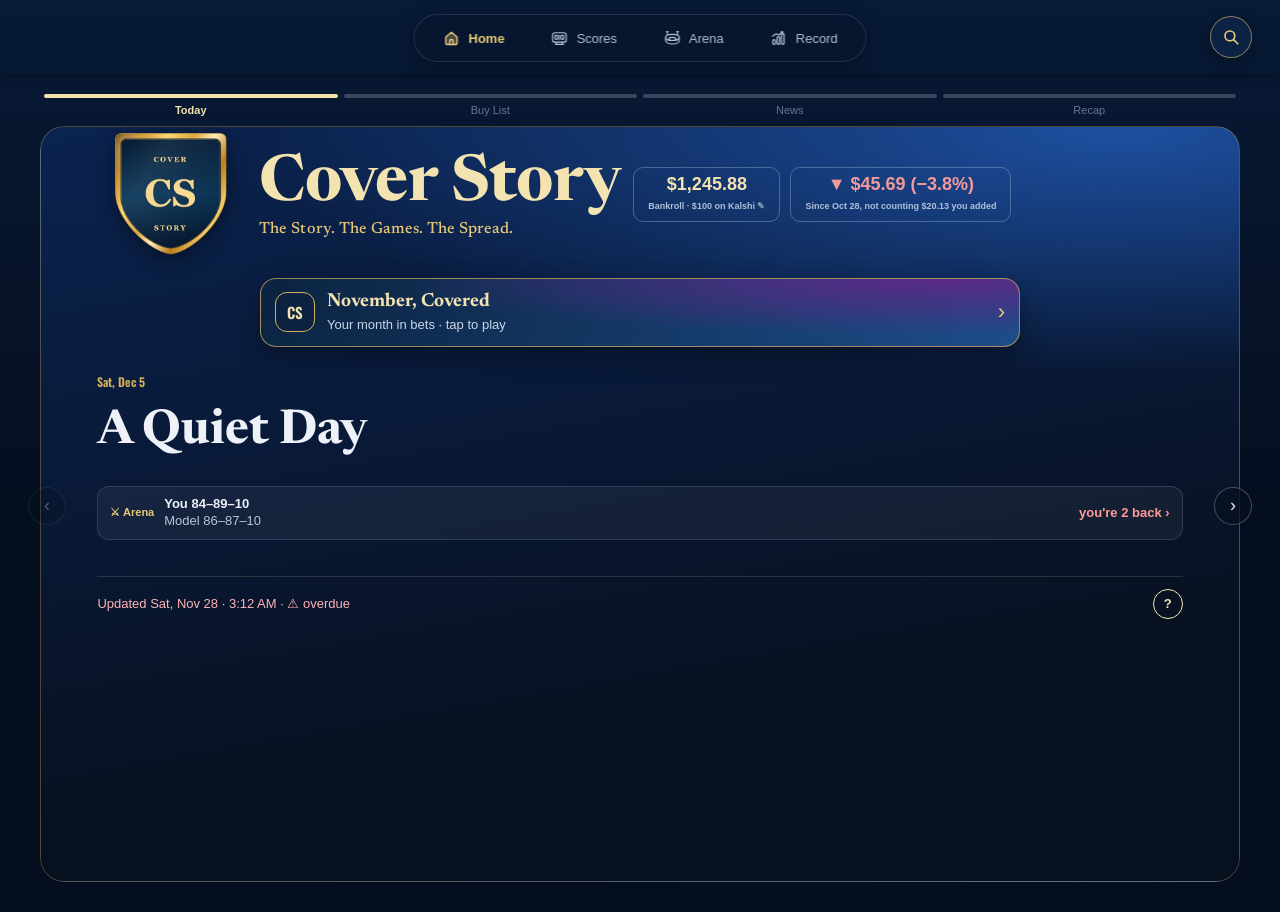
==== index.html @ e897b8d7 "Bet sizes labeled Low/Medium/High confidence; remove price line from Home pick card Co-Authored-By: " ====
<!doctype html>
<html lang="en">
<head>
<meta charset="utf-8">
<meta name="viewport" content="width=device-width,initial-scale=1,viewport-fit=cover">
<title>Cover Story</title>
<meta name="description" content="Cover Story: sports news, scores and picks in one place. For entertainment only.">
<meta name="robots" content="noindex">
<meta name="theme-color" content="#050E1F">
<meta property="og:type" content="website">
<meta property="og:site_name" content="Cover Story">
<meta property="og:title" content="Cover Story">
<meta property="og:description" content="The Story. The Games. The Spread.">
<meta property="og:url" content="https://smubizman.github.io/cover-story-site/">
<meta property="og:image" content="https://smubizman.github.io/cover-story-site/og.png">
<meta property="og:image:width" content="1200">
<meta property="og:image:height" content="630">
<meta property="og:image:alt" content="Cover Story crest with the tagline The Story. The Games. The Spread.">
<meta name="twitter:card" content="summary_large_image">
<meta name="twitter:image" content="https://smubizman.github.io/cover-story-site/og.png">
<meta name="mobile-web-app-capable" content="yes">
<meta name="apple-mobile-web-app-capable" content="yes">
<meta name="apple-mobile-web-app-status-bar-style" content="black-translucent">
<meta name="apple-mobile-web-app-title" content="Cover Story">
<link rel="apple-touch-icon" href="icon-180.png?v=2">
<link rel="icon" type="image/png" href="icon-180.png?v=2">
<link rel="manifest" href="manifest.webmanifest">
<link rel="stylesheet" href="https://fonts.googleapis.com/css2?family=Oswald:wght@500;600&family=Work+Sans:wght@400;500;600;700&family=Special+Elite&family=Newsreader:opsz,wght@6..72,500;6..72,700&display=swap">
<style>:root{color-scheme:light;box-sizing:border-box;padding-top:env(safe-area-inset-top,0px);padding-bottom:env(safe-area-inset-bottom,0px)}html{scroll-padding-top:env(safe-area-inset-top,0px);background:#050E1F}body{margin:0;padding:0;font:14px -apple-system,BlinkMacSystemFont,sans-serif;background:#050E1F;color:#EEF2F8}img{max-width:100%}[hidden]:not([hidden=until-found i]){display:none!important}.boot{padding:48px 20px;text-align:center;font:500 15px -apple-system,BlinkMacSystemFont,sans-serif;color:#AEC0D9}</style>
<link rel="stylesheet" href="app.css?v=c1ba17bf">
</head>
<body>
<main id="app" class="app"><p class="boot">Loading Cover Story…</p></main>
<nav id="tabs" class="tabs" role="tablist" aria-label="Sections"></nav>
<script>
window.CS_PUBLIC=true;
(function(){
  var app=document.getElementById("app");
  function fail(){app.innerHTML='<p class="boot">Cover Story could not load. Check your connection and try again.</p>'}
  function idb(mode,fn){return new Promise(function(res,rej){var o=indexedDB.open("cs-site",1);o.onupgradeneeded=function(){o.result.createObjectStore("k")};o.onerror=function(){rej(o.error)};o.onsuccess=function(){try{var tx=o.result.transaction("k",mode),rq=fn(tx.objectStore("k"));tx.oncomplete=function(){res(rq&&rq.result)};tx.onerror=function(){rej(tx.error)}}catch(e){rej(e)}}})}
  function b64(s){var b=atob(s),u=new Uint8Array(b.length);for(var i=0;i<b.length;i++)u[i]=b.charCodeAt(i);return u}
  window.CS_OPEN=async function(d){
    if(!d||!d.locked||!window.crypto||!crypto.subtle)return d;
    try{var key=await idb("readonly",function(s){return s.get("priv")});if(!key)return d;
      var L=d.locked,raw=await crypto.subtle.decrypt({name:"RSA-OAEP"},key,b64(L.wk)),k=await crypto.subtle.importKey("raw",raw,"AES-GCM",false,["decrypt"]),pt=await crypto.subtle.decrypt({name:"AES-GCM",iv:b64(L.iv)},k,b64(L.ct)),full=JSON.parse(new TextDecoder().decode(pt));
      full.mode="full";full.unlocked=true;full.built=d.built;return full}catch(e){return d}};
  window.CS_LOCK=function(){idb("readwrite",function(s){return s.delete("priv")}).then(function(){location.reload()},function(){location.reload()})};
  window.CS_UNLOCK=function(){
    var o=document.createElement("div");o.style.cssText="position:fixed;inset:0;z-index:999;background:rgba(3,10,22,.82);display:flex;align-items:center;justify-content:center;padding:20px";
    o.innerHTML='<form style="width:100%;max-width:340px;background:#0F2B50;border:1px solid rgba(240,218,152,.6);border-radius:16px;padding:20px;font:15px -apple-system,BlinkMacSystemFont,sans-serif;color:#EEF2F8"><b style="display:block;font-size:17px;margin-bottom:6px">Owner sign-in</b><p style="margin:0 0 14px;color:#AEC0D9;font-size:13px;line-height:1.45">Enter your passcode to see your bets and bankroll on this device.</p><input type="text" name="username" autocomplete="username" value="Cover Story owner" readonly style="position:absolute;opacity:0;height:0;width:0;border:0;padding:0"><input type="password" name="password" autocomplete="current-password" placeholder="Passcode" required style="width:100%;box-sizing:border-box;font-size:16px;padding:12px;border-radius:10px;border:1px solid rgba(159,179,207,.5);background:#081A36;color:#EEF2F8"><p class="e" style="min-height:18px;margin:8px 0;color:#F59B9B;font-size:13px"></p><div style="display:flex;gap:10px"><button type="button" class="c" style="flex:1;padding:12px;border-radius:10px;border:1px solid rgba(159,179,207,.5);background:none;color:#EEF2F8;font-size:15px">Cancel</button><button type="submit" style="flex:1;padding:12px;border-radius:10px;border:0;background:#F0DA98;color:#0B2340;font-weight:700;font-size:15px">Unlock</button></div></form>';
    document.body.appendChild(o);var f=o.querySelector("form"),err=o.querySelector(".e");o.querySelector(".c").onclick=function(){o.remove()};o.querySelector("input[type=password]").focus();
    f.onsubmit=async function(ev){ev.preventDefault();err.textContent="Checking…";try{
      var K=await (await fetch("keys.json?t="+Date.now(),{cache:"no-store"})).json(),enc=new TextEncoder(),base=await crypto.subtle.importKey("raw",enc.encode(f.password.value),"PBKDF2",false,["deriveKey"]),aes=await crypto.subtle.deriveKey({name:"PBKDF2",salt:b64(K.salt),iterations:K.iter,hash:"SHA-256"},base,{name:"AES-GCM",length:256},false,["decrypt"]),p8;
      try{p8=await crypto.subtle.decrypt({name:"AES-GCM",iv:b64(K.iv)},aes,b64(K.priv))}catch(e){err.textContent="That passcode is not right.";return}
      var priv=await crypto.subtle.importKey("pkcs8",p8,{name:"RSA-OAEP",hash:"SHA-256"},false,["decrypt"]);await idb("readwrite",function(s){return s.put(priv,"priv")});location.reload()
    }catch(e){err.textContent="Could not sign in. Check your connection and try again."}}};
  window.CS_VER="c1ba17bf";
  /* pick up a new version of the site even when this page itself came from a cache */
  fetch("version.json?t="+Date.now(),{cache:"no-store"}).then(function(r){return r.json()}).then(function(j){try{var t=String(sessionStorage.getItem("cs-ver-try")||"").split("|");if(j&&j.v&&j.v!==window.CS_VER&&!(t[0]===j.v&&Date.now()-(+t[1]||0)<30000)){sessionStorage.setItem("cs-ver-try",j.v+"|"+Date.now());location.replace(location.pathname+"?v="+j.v+"&r="+Date.now())}}catch(e){}}).catch(function(){});
  fetch("data.json?t="+Date.now(),{cache:"no-store"}).then(function(r){if(!r.ok)throw 0;return r.json()}).then(function(d){return window.CS_OPEN(d)}).then(function(d){
    window.CS_SNAP=d;var s=document.createElement("script");s.src="app.js?v=c1ba17bf";s.onerror=fail;document.body.appendChild(s)
  }).catch(fail);
})();
</script>
</body>
</html>
---- app.css ----
:root{--bg:#050E1F;--bg2:#081A36;--navy:#0B2340;--panel:#12325A;--panel2:#0A1F3D;--surf:rgba(255,255,255,.06);--line:rgba(159,179,207,.24);--fg:#EEF2F8;--mut:#9FB3CF;--soft:#C9D6E8;--gold:#D4B15A;--gold2:#E6C877;--goldl:#F0DA98;--cream:#F3E3B0;--goldgrad:linear-gradient(90deg,#C9A64E,#F0DA98 50%,#C9A64E);--win:#3E8E55;--loss:#B03A3A;--push:#5D6F8A;--up:#7FD79B;--dn:#F08A8A;--rad:#C98B5E;--radbg:linear-gradient(165deg,#3A2030,#1A1630);--disp:"Oswald","Arial Narrow",sans-serif;--body:"Work Sans",system-ui,-apple-system,sans-serif;color-scheme:dark}
*{box-sizing:border-box}
html{background:var(--bg)}
body{margin:0;background:linear-gradient(var(--bg2),var(--bg) 520px) fixed;color:var(--fg);font:14px/1.4 var(--body);-webkit-font-smoothing:antialiased;padding-block:14px calc(84px + env(safe-area-inset-bottom,0px));padding-left:max(16px,env(safe-area-inset-left,0px));padding-right:max(16px,env(safe-area-inset-right,0px))}
button{font:inherit;color:inherit;background:none;border:0;padding:0;cursor:pointer;-webkit-tap-highlight-color:transparent}
button:focus-visible,[tabindex]:focus-visible,select:focus-visible{outline:2px solid var(--goldl);outline-offset:2px}
.lbl{font:600 10px/1.2 var(--disp);letter-spacing:.14em;text-transform:uppercase;color:var(--mut)}
.app{max-width:1180px;margin:0 auto;border:1.5px solid rgba(212,177,90,.4);border-radius:22px;background:linear-gradient(180deg,#0F2B50,#0A1F3D 60%);overflow:hidden;position:relative}
.app>section{padding:10px 12px}
/* tab bar */
.tabs{position:fixed;left:0;right:0;bottom:0;z-index:50;display:flex;justify-content:space-around;gap:4px;background:linear-gradient(#12325A,#081B38);border-top:1px solid rgba(212,177,90,.55);box-shadow:0 -6px 18px rgba(2,8,20,.55);padding:6px max(10px,env(safe-area-inset-right,0px)) calc(6px + env(safe-area-inset-bottom,0px)) max(10px,env(safe-area-inset-left,0px))}
.tabs button{flex:1;display:flex;flex-direction:column;align-items:center;gap:3px;padding:8px 4px 7px;border-radius:14px;border:1.5px solid transparent;color:var(--mut);font:600 11px/1 var(--disp);letter-spacing:.14em;text-transform:uppercase}
.tabs button svg{width:22px;height:22px;fill:none;stroke:currentColor;stroke-width:1.6;stroke-linecap:round;stroke-linejoin:round}
.tabs button[aria-selected=true]{color:var(--gold2);border-color:var(--gold)}
/* header */
.hdr{display:flex;align-items:center;gap:12px;padding:8px 12px 8px 98px!important;position:relative;min-height:74px}
.hdr .crest{position:absolute;left:14px;top:-8px;width:74px;height:auto;filter:drop-shadow(0 4px 10px rgba(0,0,0,.45))}
.hdr .tx{flex:1;min-width:0}
.hdr .wm{font:600 clamp(16px,5vw,20px)/1.1 var(--disp);letter-spacing:.09em;color:var(--cream);white-space:nowrap}
.hdr .tg{font:500 9px/1.3 var(--disp);letter-spacing:.42em;text-transform:uppercase;color:var(--gold);white-space:nowrap;margin-top:3px}
.hdr .chips{display:none}
.q{flex:none;width:26px;height:26px;border-radius:50%;border:1.5px solid var(--gold);color:var(--cream);font:600 13px/1 var(--disp)}
.app.padtop{margin-top:14px;overflow:visible}
/* board */
.board{display:flex;gap:8px;align-items:stretch;border-top:1px solid var(--line)}
.tile{flex:1 1 0;min-width:0;background:var(--surf);border-radius:10px;padding:6px 9px;display:flex;flex-direction:column;gap:4px;text-align:left}
.tile.gd{box-shadow:inset 3px 0 0 var(--gold)}
.tile .lf{display:flex;flex-wrap:wrap;align-items:center;column-gap:6px;cursor:pointer}
.tile .lf .lbl{flex:0 0 100%;font-size:8.5px;white-space:nowrap}
.tile.gd .lf .lbl{color:var(--gold2)}
.tile .rec{font:600 22px/1.1 var(--disp);color:#fff}
.tile.gd .rec{color:var(--cream)}
.tile .sub{flex:1;min-width:0;font-size:9.5px;line-height:1.15;color:var(--mut)}
.tile .sub.pc{display:none}
.tile .lr{border-top:1px solid var(--line);padding-top:4px;cursor:pointer}
.tile .lr .lbl{display:none}
.rr{display:none;align-items:center;gap:5px;margin:0;padding:1px 0;min-width:0}
.rr.on{display:flex}
.rr i{flex:none;width:15px;height:15px;border-radius:50%;font:600 9px/15px var(--disp);font-style:normal;text-align:center;color:#fff}
.W{background:var(--win)}.L{background:var(--loss)}.P{background:var(--push)}
.rr u{flex:1 1 auto;min-width:0;text-decoration:none;font-weight:600;font-size:11.5px;white-space:nowrap;overflow:hidden;text-overflow:ellipsis}
.rr s{display:none;text-decoration:none;color:var(--mut);font-size:12px;white-space:nowrap;overflow:hidden;text-overflow:ellipsis}
.rr em{flex:none;margin-left:auto;font:600 11.5px/1 var(--disp);font-style:normal;color:var(--mut)}
.rr em.up{color:var(--up)}.rr em.dn{color:var(--dn)}
.rr em::after{content:" ›";color:var(--mut);font-weight:400}
.board .vs{display:none}
/* ticker */
.tick{border-top:1px solid rgba(212,177,90,.25);border-bottom:1px solid rgba(212,177,90,.25);background:rgba(5,14,31,.35);padding:8px 12px!important;cursor:pointer;touch-action:pan-y}
.tick .top{display:flex;align-items:center;gap:12px}
.tick .top .lbl{white-space:nowrap}
.tick .sg{flex:1;display:flex;gap:4px}
.tick .sg button{flex:1;height:3px;box-sizing:content-box;padding:11px 0;margin:-11px 0;background:rgba(159,179,207,.3);background-clip:content-box;border-radius:2px}
.tick .sg button.on{background:#fff;background-clip:content-box}
.tick .bd{display:flex;align-items:center;gap:8px;margin-top:6px;min-height:24px;min-width:0}
.tick .bd svg{flex:none;width:20px;height:auto}
.tick .bd b{font:600 15px/1.2 var(--disp);letter-spacing:.02em;white-space:nowrap}
.tick .bd .tm{color:#fff}
.tick .bd .hl{flex:1;min-width:0;font:500 14px/1.25 var(--body);white-space:nowrap;overflow:hidden;text-overflow:ellipsis}
.tick .bd .pk{margin-left:auto;font:500 13px/1 var(--body);font-style:normal;color:var(--soft);white-space:nowrap}
.tick .bd .pk.buy{color:var(--gold2)}
.tick .fn{display:none}
/* buy list */
.buy{display:block}
.buy .hd{display:none}
.seg{display:flex;gap:4px;background:rgba(7,20,40,.6);border:1px solid var(--line);border-radius:999px;padding:3px;margin:6px 4px 10px}
.seg button{flex:1;text-align:center;font:600 12px/1 var(--disp);letter-spacing:.12em;text-transform:uppercase;padding:9px 0;border-radius:999px;color:var(--mut)}
.seg button[aria-pressed=true]{background:var(--goldl);color:var(--navy)}
.seg button:disabled{opacity:.45;cursor:default}
.cols{display:block}
.deck{position:relative;display:grid;touch-action:pan-y;margin:0 6px}
.card{grid-area:1/1;border-radius:14px;overflow:hidden;background:linear-gradient(165deg,#12335B,#0A1F3D);border:2.5px solid var(--gold);box-shadow:0 6px 18px rgba(3,12,26,.45);transition:transform .28s ease,opacity .28s ease;min-width:0}
.card.rad{background:var(--radbg);border:2.5px dashed var(--rad)}
.card[aria-hidden=true]{pointer-events:none}
.card .band{background:var(--goldgrad);color:var(--navy);text-align:center;font:600 11px/1.3 var(--disp);letter-spacing:.14em;text-transform:uppercase;padding:7px 10px}
.card.rad .band{background:var(--rad);color:#1A1630}
.row{padding:10px 12px 4px}
.row .lg{text-align:center;font-size:12px;color:var(--mut);margin-bottom:7px}
.row .m{display:grid;grid-template-columns:minmax(0,1fr) auto minmax(0,1fr);align-items:center}
.row .t{display:flex;flex-direction:column;align-items:center;gap:3px;min-width:0}
.row .t svg{width:42px;height:auto}
.row .t span{font-weight:600;font-size:13px;text-align:center}
.row .c{text-align:center;min-width:96px}
.row .c b{display:block;font:600 22px/1.15 var(--disp)}
.row .c em{font-style:normal;font-size:12px;color:var(--mut)}
.bts{display:flex;gap:8px;margin:11px 0}
.bt{flex:1;min-height:48px;border:1px solid rgba(159,179,207,.4);border-radius:10px;display:flex;flex-direction:column;align-items:center;justify-content:center;gap:2px;cursor:default}
.bt b{font:600 15px/1.1 var(--disp);letter-spacing:.03em}
.bt small{font:600 9.5px/1 var(--disp);letter-spacing:.14em;text-transform:uppercase;color:var(--gold2)}
.bt.on{border-color:var(--gold);background:rgba(212,177,90,.16);cursor:pointer}
.card.rad .bt.on{border-color:var(--rad);background:rgba(201,139,94,.16);cursor:default}
.card.rad .bt small{color:#E0AE86}
.fx{display:flex;border-top:1px solid rgba(159,179,207,.25);padding-top:8px}
.fx>*{flex:1;text-align:center;min-width:0}
.fx b{display:block;font:600 15px/1.2 var(--disp)}
.fx small{font:600 9px/1.2 var(--disp);letter-spacing:.14em;text-transform:uppercase;color:var(--mut)}
.fold{display:block;width:100%;text-align:center;color:var(--soft);font-size:12px;padding:12px 0 10px}
.card.rad .fold{color:#C9B8C4}
.foldbox{margin:0 12px 12px;padding:10px 12px;border-radius:10px;background:rgba(255,255,255,.05);border:1px solid var(--line);font-size:13px;line-height:1.45}
.card.rad .foldbox{background:rgba(201,139,94,.12);border-color:rgba(201,139,94,.4)}
.foldbox small{display:block;margin-top:6px;font-size:11.5px;color:var(--mut)}
.foldbox .kv{display:flex;justify-content:space-between;gap:10px;padding:4px 0;border-bottom:1px solid rgba(159,179,207,.18);font-size:12.5px}
.foldbox .kv:last-of-type{border-bottom:0}
.foldbox .kv span{font:600 9.5px/1.6 var(--disp);letter-spacing:.14em;text-transform:uppercase;color:var(--mut)}
.foldbox .kv b{font-weight:600;text-align:right}
.res{padding:14px 12px;text-align:center}
.res .big{font:600 26px/1.1 var(--disp)}
.res .big.W{background:none;color:var(--up)}.res .big.L{background:none;color:var(--dn)}
.dots{display:flex;justify-content:center;align-items:center;gap:7px;padding:10px 0 2px}
.dots button{width:7px;height:7px;border-radius:50%;background:rgba(159,179,207,.45);border:6px solid transparent;margin:-6px;box-sizing:content-box;background-clip:content-box}
.dots button[aria-current=true]{width:18px;border-radius:10px;background:var(--gold2);background-clip:content-box}
.dots button.rad[aria-current=true]{background:var(--rad);background-clip:content-box}
.nav{display:none}
.upd{text-align:center;color:var(--mut);font-size:12px;padding:8px 0 2px}
.side{display:none}
.empty{grid-area:1/1;text-align:center;padding:26px 16px;border:1.5px dashed var(--line);border-radius:14px;color:var(--soft)}
/* footer */
.foot{border-top:1px solid var(--line);text-align:center;font-size:10.5px;line-height:1.35;color:var(--mut);padding:7px 14px!important}
/* wire rows (side panel on computer; full Wire tab comes in stage 2) */
.wrow{display:grid;grid-template-columns:minmax(0,1fr) minmax(128px,auto) minmax(0,1fr);align-items:center;width:100%;padding:8px 6px;border-bottom:1px solid rgba(159,179,207,.18);text-align:center}
.wrow .t{display:flex;flex-direction:column;align-items:center;gap:2px;min-width:0}
.wrow .t svg{width:34px;height:auto}
.wrow .t span{font-weight:600;font-size:13px;white-space:nowrap;overflow:hidden;text-overflow:ellipsis;max-width:100%}
.wrow .t span i{font-style:normal;font-weight:400;color:var(--mut);font-size:11px;margin-right:4px}
.wrow .mid b{display:block;font:600 20px/1.1 var(--disp)}
.wrow .mid em{display:block;font-style:normal;font-size:12px;color:var(--soft);white-space:nowrap}
.wrow .mid small{display:block;font-size:11px;color:var(--mut);white-space:nowrap}
.wrow.buy{border:1.5px solid var(--gold);border-radius:12px;background:linear-gradient(180deg,rgba(212,177,90,.2),rgba(212,177,90,.06));margin:8px 0;padding-top:0;overflow:hidden}
.wrow.rad{border:1.5px dashed var(--rad);border-radius:12px;background:linear-gradient(180deg,rgba(201,139,94,.16),rgba(201,139,94,.04));margin:8px 0;padding-top:0;overflow:hidden}
.wrow .tag{grid-column:1/-1;margin:0 -6px 8px;padding:5px;font:600 10.5px/1.2 var(--disp);letter-spacing:.16em;text-transform:uppercase}
.wrow.buy .tag{background:var(--goldgrad);color:var(--navy)}.wrow.rad .tag{background:var(--rad);color:#1A1630}
.wrow.buy .mid em{color:var(--gold2)}
.wday{text-align:center;font:600 13px/1 var(--disp);letter-spacing:.16em;text-transform:uppercase;padding:14px 0 6px}
/* sheets */
.ov{position:fixed;inset:0;z-index:100;background:rgba(3,9,20,.62);display:flex;align-items:flex-end;justify-content:center}
.sheet{width:100%;max-width:560px;max-height:86vh;overflow:auto;background:linear-gradient(180deg,#12325A,#0A1F3D);border:1.5px solid rgba(159,179,207,.35);border-bottom:0;border-radius:18px 18px 0 0;padding:18px 18px calc(22px + env(safe-area-inset-bottom,0px))}
.sheet.gold{border-color:var(--gold)}
.sheet h3{margin:0 0 4px;font:600 20px/1.2 var(--disp);letter-spacing:.06em;text-transform:uppercase;color:var(--cream);padding-right:40px}
.sheet .x{position:absolute;right:-6px;top:-8px;width:32px;height:32px;border-radius:50%;border:1.5px solid rgba(159,179,207,.5);font-size:18px;line-height:1}
.sheet .in{position:relative}
.sheet h4{margin:16px 0 6px;font:600 10.5px/1.2 var(--disp);letter-spacing:.16em;text-transform:uppercase;color:var(--gold2)}
.sheet p{margin:0 0 8px;font-size:14px;line-height:1.5}
.sheet .kv{display:flex;justify-content:space-between;gap:14px;padding:7px 0;border-bottom:1px solid rgba(159,179,207,.2);font-size:14px}
.sheet .kv span{font:600 10.5px/1.6 var(--disp);letter-spacing:.14em;text-transform:uppercase;color:var(--mut);flex:none}
.sheet .kv b{font-weight:600;text-align:right}
.btnrow{display:flex;gap:10px;margin-top:16px}
.btn{flex:1;min-height:44px;border-radius:10px;border:1.5px solid rgba(159,179,207,.5);font:600 13px/1 var(--disp);letter-spacing:.14em;text-transform:uppercase;text-align:center;padding:0 14px}
.btn.go{background:var(--goldgrad);border-color:transparent;color:var(--navy)}
.step{display:flex;align-items:center;justify-content:center;gap:22px;margin:14px 0}
.step button{width:44px;height:44px;border-radius:50%;border:1.5px solid rgba(159,179,207,.5);font-size:22px}
.step b{font:600 30px/1 var(--disp);min-width:96px;text-align:center}
.step b small{display:block;font:600 9.5px/1.4 var(--disp);letter-spacing:.14em;color:var(--mut);margin-top:4px}
.three{display:flex;text-align:center;margin:8px 0}
.three div{flex:1}.three b{display:block;font:600 20px/1.2 var(--disp)}.three small{font:600 9.5px/1 var(--disp);letter-spacing:.14em;text-transform:uppercase;color:var(--mut)}
.warn{color:#F4A877}
.soon{text-align:center;padding:60px 20px;color:var(--soft)}
.soon b{display:block;font:600 22px/1.2 var(--disp);letter-spacing:.1em;text-transform:uppercase;color:var(--cream);margin-bottom:8px}
/* wire tab */
.wire{padding-top:14px!important}
.wh{display:flex;flex-wrap:wrap;align-items:center;gap:10px 10px;margin-bottom:6px}
.wh h2{margin:0;font:600 17px/1 var(--disp);letter-spacing:.16em;text-transform:uppercase;color:var(--cream)}
.wb{display:flex;gap:8px;margin-left:auto}
.pill{font:600 11px/1 var(--disp);letter-spacing:.12em;text-transform:uppercase;border:1px solid rgba(159,179,207,.45);border-radius:999px;padding:9px 12px;color:var(--soft);white-space:nowrap}
.pill.go{background:var(--goldgrad);border-color:transparent;color:var(--navy)}
.wt{flex:0 0 100%;display:flex;gap:5px;align-items:center}
.wt button{flex:none;font:600 11px/1 var(--disp);letter-spacing:.12em;text-transform:uppercase;border:1px solid rgba(159,179,207,.4);border-radius:999px;padding:10px 10px;color:var(--soft);white-space:nowrap}
.wt button[aria-pressed=true]{background:var(--goldgrad);border-color:transparent;color:var(--navy)}
.dd{-webkit-appearance:none;appearance:none;margin-left:auto;font:600 11px/1 var(--disp);letter-spacing:.12em;text-transform:uppercase;color:var(--soft);background:transparent url("data:image/svg+xml,%3Csvg xmlns='http://www.w3.org/2000/svg' viewBox='0 0 10 6'%3E%3Cpath d='M1 1l4 4 4-4' fill='none' stroke='%23C9D6E8' stroke-width='1.6'/%3E%3C/svg%3E") no-repeat right 8px center/9px 6px;border:1px solid rgba(159,179,207,.4);border-radius:999px;padding:0 22px 0 10px;height:33px;max-width:84px;text-overflow:ellipsis;cursor:pointer}
.dd.on{border-color:var(--gold);color:var(--goldl)}
.dd option{color:#0B2340;background:#fff}
.wl{display:block}
button.wrow{cursor:pointer;color:inherit;font:inherit}
.wrow .t.lo{opacity:.62}
.wrow .mid em.w{color:var(--up)}.wrow .mid em.l{color:var(--dn)}
.wrow .favl{grid-column:1/-1;font-size:12px;color:var(--mut);margin-bottom:5px}
.wrow .favl u{text-decoration:none;font:600 10.5px/1 var(--disp);letter-spacing:.14em;text-transform:uppercase;color:var(--gold2);margin-right:4px}
.nrow{display:block;width:100%;text-align:left;padding:11px 2px;border-bottom:1px solid rgba(159,179,207,.18)}
.nrow .nt{display:flex;align-items:center;gap:10px;font-size:12px;color:var(--mut);margin-bottom:5px}
.nrow .sp{font:600 10.5px/1 var(--disp);letter-spacing:.12em;background:rgba(255,255,255,.12);color:#D5DEEA;border-radius:4px;padding:4px 7px}
.nrow .ts{margin-left:auto;font:600 9.5px/1 var(--disp);letter-spacing:.14em;text-transform:uppercase;border:1px solid rgba(159,179,207,.5);border-radius:999px;padding:4px 8px;color:var(--soft)}
.nrow .nb{display:flex;align-items:center;gap:12px}
.nrow .nh{flex:1;min-width:0;font-weight:600;font-size:15.5px;line-height:1.3;display:-webkit-box;-webkit-line-clamp:2;-webkit-box-orient:vertical;overflow:hidden}
.nrow .ng{flex:none;display:flex;align-items:center;gap:5px;color:var(--mut)}
.nrow .ng svg{width:26px;height:auto}.nrow .ng i{font-style:normal;font-size:11px}
/* my teams */
.sheet.wide{max-width:720px}
.chips{display:flex;flex-wrap:wrap;gap:6px;margin:8px 0 12px}
.chip{border:1px solid var(--gold);border-radius:999px;padding:6px 10px;font-weight:600;font-size:13px}
.chip small{font:600 9.5px/1 var(--disp);letter-spacing:.12em;color:var(--gold2)}
.tsp{display:flex;gap:6px;overflow-x:auto;scrollbar-width:none;margin-bottom:10px}
.tsp button{flex:none;font:600 11px/1 var(--disp);letter-spacing:.12em;border:1px solid rgba(159,179,207,.4);border-radius:999px;padding:9px 12px;color:var(--soft)}
.tsp button[aria-pressed=true]{background:var(--goldgrad);border-color:transparent;color:var(--navy)}
.tq{width:100%;font:inherit;font-size:16px;color:var(--fg);background:rgba(255,255,255,.07);border:1px solid rgba(159,179,207,.4);border-radius:10px;padding:10px 12px;margin-bottom:10px}
.tq::placeholder{color:var(--mut)}
.tgrid{display:grid;grid-template-columns:repeat(auto-fill,minmax(150px,1fr));gap:8px}
.tm{display:flex;align-items:center;gap:8px;text-align:left;border:1px solid var(--line);background:var(--surf);border-radius:10px;padding:8px 10px;min-width:0}
.tm svg{flex:none;width:28px;height:auto}.tm span{flex:1;min-width:0;font-weight:600;font-size:13px;line-height:1.2}
.tm i{font-style:normal;color:#7F93B3}
.tm.on{border-color:var(--gold);background:rgba(212,177,90,.18)}.tm.on i{color:var(--gold2)}
@media (min-width:900px){
body{padding-block:78px 30px}
.wh{flex-wrap:nowrap}.wh h2{font-size:20px}.wt{flex:0 1 auto;order:1}.wb{order:2}
.dd{max-width:150px;width:142px;margin-left:6px}
.wl.up,.wl.fin{display:grid;grid-template-columns:repeat(auto-fill,minmax(300px,1fr));column-gap:22px}
.wl .wday{grid-column:1/-1}
.wl.news{display:grid;grid-template-columns:1fr 1fr;column-gap:30px}
.tgrid{grid-template-columns:repeat(auto-fill,minmax(200px,1fr))}
.tabs{top:14px;bottom:auto;left:50%;right:auto;transform:translateX(-50%);border:1.5px solid rgba(212,177,90,.5);border-radius:999px;padding:5px 8px;box-shadow:0 6px 18px rgba(2,8,20,.5);gap:6px}
.tabs button{flex:none;flex-direction:row;gap:8px;padding:9px 20px;border-radius:999px;font-size:13px}
.tabs button svg{width:18px;height:18px}
.app>section{padding:12px 22px}
.hdr{padding:10px 22px 10px 150px!important;min-height:84px}
.hdr .crest{left:22px;top:-10px;width:112px}
.hdr .wm{font-size:34px}.hdr .tg{font-size:12px}
.hdr .chips{display:flex;gap:10px}
.hdr .chips span{border:1px solid rgba(159,179,207,.4);border-radius:10px;padding:7px 14px;text-align:center}
.hdr .chips b{display:block;font:600 18px/1.1 var(--disp);color:var(--cream)}
.hdr .chips .g b{color:var(--up)}
.hdr .chips i{font:600 9px/1.4 var(--disp);font-style:normal;letter-spacing:.14em;text-transform:uppercase;color:var(--mut)}
.board{gap:14px;align-items:center}
.board .vs{display:block;font:600 14px/1 var(--disp);letter-spacing:.2em;color:#6F84A6}
.tile{flex-direction:row;align-items:center;gap:22px;padding:14px 20px;border-radius:12px}
.tile .lf{flex:none;display:block}
.tile .lf .lbl{font-size:10px;display:block;margin-bottom:2px}
.tile .rec{display:block;font-size:40px}
.tile .sub{display:block;font-size:12px}.tile .sub.ph{display:none}.tile .sub.pc{display:block}
.tile.gd .sub{display:block}
.tile .lr{flex:1;min-width:0;border-top:0;border-left:1px solid var(--line);padding:0 0 0 18px;cursor:default}
.tile .lr .lbl{display:block;margin-bottom:5px}
.rr{display:flex;gap:8px;padding:3px 0}
.rr i{width:18px;height:18px;line-height:18px;font-size:10px}
.rr u{flex:0 1 auto;font-size:13px}.rr s{display:block;flex:1 1 0;min-width:0}
.rr em{font-size:13px}.rr em::after{content:none}
.tick .bd b{font-size:17px}.tick .ab{display:none}.tick .fn{display:inline;font-style:normal}
.buy .hd{display:flex;align-items:center;gap:14px;margin:4px 0 12px}
.buy .hd h2{margin:0;font:600 22px/1 var(--disp);letter-spacing:.14em;text-transform:uppercase;color:var(--cream)}
.buy .hd .n{color:var(--mut);font-size:13px}
.buy .hd .seg{margin:0 0 0 auto;width:min(440px,46%)}
.buy>.seg{display:none}
.cols{display:flex;gap:26px;align-items:flex-start}
.cols .left{flex:0 0 44%;min-width:0}
.deck{margin:0}
.card{transform-origin:50% 100%}
.card .band{font-size:12px;padding:9px 10px;letter-spacing:.1em}
.card.buy{min-height:468px}
.row{padding:22px 22px 6px}
.row .lg{font-size:14px;margin-bottom:16px}
.row .t svg{width:76px}.row .t span{font-size:17px}
.row .c b{font-size:40px}.row .c em{font-size:14px}
.bts{margin:22px 0;gap:12px}.bt{min-height:74px;border-radius:12px}.bt b{font-size:22px}.bt small{font-size:11px}
.fx{padding-top:16px}.fx b{font-size:22px}.fx small{font-size:10.5px}
.fold{font-size:14px;padding:22px 0 14px}
.foldbox{margin:0 22px 18px;font-size:14px}
.dots{display:none}
.nav{display:flex;align-items:center;justify-content:center;gap:18px;padding:14px 0 2px}
.nav button{width:34px;height:34px;border-radius:50%;border:1.5px solid rgba(159,179,207,.45);font-size:18px;line-height:1}
.nav span{font:600 12px/1 var(--disp);letter-spacing:.16em;color:var(--soft)}
.upd{text-align:left}
.side{display:block;flex:1;min-width:0;background:rgba(255,255,255,.055);border-radius:14px;padding:12px 16px}
.side .shd{display:flex;align-items:center;gap:10px;margin-bottom:6px}
.side .shd h3{margin:0;font:600 15px/1 var(--disp);letter-spacing:.16em;text-transform:uppercase;color:var(--cream)}
.side .shd button{margin-left:auto;font:600 11px/1 var(--disp);letter-spacing:.12em;text-transform:uppercase;border:1px solid rgba(159,179,207,.4);border-radius:999px;padding:7px 12px;color:var(--soft)}
.side .list{max-height:430px;overflow:auto}
.ov{align-items:center}.sheet{border-bottom:1.5px solid rgba(159,179,207,.35);border-radius:18px}.sheet.gold{border-color:var(--gold)}
}
@media (prefers-reduced-motion:reduce){.card{transition:none}}

@media (max-width:899px){
.wt{gap:4px;min-width:0;max-width:100%}
.wt button{flex:1 1 auto;padding:10px 4px;letter-spacing:.06em;font-size:10.5px;min-width:0}
.dd{flex:1 1 64px;min-width:64px;width:64px;max-width:none;margin-left:0;letter-spacing:.06em;font-size:10.5px;padding:0 18px 0 8px;background-position:right 6px center}
}
.wl .wrow .t span,.side .wrow .t span{white-space:normal;overflow:visible;text-overflow:clip;overflow-wrap:break-word;line-height:1.15;text-align:center}
@media (max-width:420px){.wl .wrow .t span,.side .wrow .t span{font-size:12px;letter-spacing:-.01em}}
.wday{position:sticky;top:env(safe-area-inset-top,0px);z-index:3;display:flex;align-items:center;justify-content:space-between;gap:10px;text-align:left;margin:14px 0 4px;padding:9px 12px;border-radius:8px;background:#1B3F6E;border-left:4px solid var(--cream);box-shadow:0 4px 10px rgba(3,10,24,.35)}
.wday:first-child{margin-top:6px}
.wday b{font:700 15px/1 var(--disp);letter-spacing:.14em;color:#fff}
.wday span{font:500 11px/1 var(--disp);letter-spacing:.12em;color:var(--soft);white-space:nowrap}
@media (min-width:900px){.wday{top:72px}}
main.app{overflow:clip}

/* arena */
.toast{position:fixed;left:50%;top:calc(10px + env(safe-area-inset-top,0px));transform:translateX(-50%);z-index:80;width:max-content;max-width:min(92vw,440px);background:#12325A;border:1.5px solid var(--gold);border-radius:12px;padding:10px 14px;box-shadow:0 10px 30px rgba(0,0,0,.5);display:flex;flex-direction:column;gap:3px;animation:tin .22s ease-out}
.toast b{font:600 13px/1.2 var(--disp);letter-spacing:.1em;text-transform:uppercase;color:var(--cream)}
.toast span{font-size:13px;color:var(--soft)}
@keyframes tin{from{opacity:0;transform:translate(-50%,-10px)}}
@media (prefers-reduced-motion:reduce){.toast{animation:none}}
.h2h{display:flex;align-items:stretch;gap:8px;margin:8px 0 6px}
.h2h>em{align-self:center;font:600 11px/1 var(--disp);letter-spacing:.14em;color:var(--mut);font-style:normal;text-transform:uppercase}
.h2h .sd{flex:1;min-width:0;display:flex;flex-direction:column;align-items:center;gap:4px;border:1px solid var(--line);background:var(--surf);border-radius:12px;padding:10px 8px;text-align:center}
.h2h .sd.you{border-color:rgba(212,177,90,.6)}
.h2h .sd>i{font:600 10.5px/1 var(--disp);letter-spacing:.16em;text-transform:uppercase;font-style:normal;color:var(--soft)}
.h2h .sd>b{font:600 28px/1 var(--disp);white-space:nowrap}
.h2h .sd>small{font-size:11.5px;color:var(--mut)}
.l5{display:flex;gap:4px}
.l5 i{width:19px;height:19px;border-radius:50%;display:grid;place-items:center;font:600 10px/1 var(--disp);font-style:normal;color:#fff;background:var(--push)}
.l5 i.w{background:var(--win)}.l5 i.l{background:var(--loss)}.l5 i.e{background:none;border:1px dashed rgba(159,179,207,.45)}
.asub{font-size:12px;color:var(--mut);margin:4px 2px;line-height:1.45}
.asub b{color:var(--fg)}
.asub.prev{color:var(--gold2)}
.anote{font-size:13px;color:var(--soft);line-height:1.5;margin:10px 2px}
.anote b{color:var(--fg)}
.arow{padding:8px 4px 10px;border-bottom:1px solid rgba(159,179,207,.18)}
.arow .top{display:grid;grid-template-columns:minmax(0,1fr) minmax(112px,auto) minmax(0,1fr);align-items:center;text-align:center}
.arow .t{display:flex;flex-direction:column;align-items:center;gap:2px;min-width:0}
.arow .t svg{width:34px;height:auto}
.arow .t span{font-weight:600;font-size:13px;line-height:1.15;overflow-wrap:break-word;max-width:100%}
.arow .t span i{font-style:normal;font-weight:400;color:var(--mut);font-size:11px;margin-right:4px}
.arow .t.lo{opacity:.62}
.arow .mid b{display:block;font:600 20px/1.1 var(--disp)}
.arow .mid em{display:block;font-style:normal;font-size:12px;color:var(--soft)}
.arow.on .mid em{color:var(--gold2)}
.arow .mid small{display:block;font-size:11px;color:var(--mut)}
.opts{display:grid;grid-template-columns:1fr 1fr;gap:8px;margin-top:8px}
.opts button{min-height:44px;border:1.5px solid rgba(159,179,207,.45);border-radius:10px;background:var(--surf);display:flex;flex-direction:column;align-items:center;justify-content:center;gap:3px;padding:6px 4px}
.opts button b{font:600 15px/1 var(--disp);letter-spacing:.06em}
.opts button small{font:500 9.5px/1 var(--disp);letter-spacing:.16em;text-transform:uppercase;color:var(--mut)}
.opts button[aria-pressed=true]{background:var(--goldgrad);border-color:transparent;color:var(--navy)}
.opts button[aria-pressed=true] small{color:#3A4A66}
.opts button:disabled{opacity:.45;cursor:default}
.opts button[aria-pressed=true]:disabled{opacity:1}
.ax{display:flex;gap:8px;margin-top:8px}
.ax button{flex:1;min-width:0;min-height:36px;border:1px solid rgba(159,179,207,.35);border-radius:999px;font-size:12px;font-weight:600;color:var(--soft);padding:0 10px;white-space:nowrap;overflow:hidden;text-overflow:ellipsis}
.ax .st.on{border-color:var(--gold);color:var(--gold2)}
.whyc{display:flex;flex-wrap:wrap;gap:6px;margin-top:8px}
.whyc button{border:1px solid rgba(159,179,207,.4);border-radius:999px;padding:8px 11px;font-size:12px;font-weight:600;color:var(--soft)}
.whyc button[aria-pressed=true]{background:var(--goldgrad);border-color:transparent;color:var(--navy)}
.whyc small{flex:0 0 100%;font-size:11px;color:var(--mut)}
.arow.done{border-left:3px solid transparent;padding-left:8px}
.arow.done.w{border-left-color:var(--win)}.arow.done.l{border-left-color:var(--loss)}.arow.done.p{border-left-color:var(--push)}
.rs{display:grid;grid-template-columns:1fr 1fr;gap:8px;margin-top:8px}
.rs span{display:flex;flex-direction:column;align-items:center;gap:2px;border:1px solid var(--line);border-radius:10px;padding:6px 4px;text-align:center}
.rs i{font:600 9.5px/1 var(--disp);letter-spacing:.16em;text-transform:uppercase;font-style:normal;color:var(--mut)}
.rs b{font:600 14px/1.1 var(--disp);letter-spacing:.04em}
.rs em{font-style:normal;font-size:11.5px;color:var(--soft)}
.rs .w em{color:var(--up)}.rs .l em{color:var(--dn)}
.rs .w{border-color:rgba(127,215,155,.45)}.rs .l{border-color:rgba(240,138,138,.4)}
.rn{font-size:11.5px;color:var(--mut);text-align:center;margin:6px 0 0}
.gut{display:flex;flex-direction:column;gap:10px;margin:8px 2px}
.gr{display:grid;grid-template-columns:minmax(92px,1fr) 2fr minmax(96px,auto);align-items:center;gap:10px}
.gr .k{font-weight:600;font-size:13px}
.gr .bar{position:relative;height:10px;border-radius:999px;background:rgba(255,255,255,.1)}
.gr .bar>span{position:absolute;inset:0 auto 0 0;border-radius:999px}
.gr .bar>i{position:absolute;left:52.4%;top:-3px;bottom:-3px;width:2px;background:var(--cream)}
.gr .r{text-align:right}.gr .r b{display:block;font:600 15px/1 var(--disp)}.gr .r small{font-size:10.5px;color:var(--mut)}
.sv{display:grid;grid-template-columns:1fr 1fr;gap:8px;margin:8px 0}
.sv>div{border:1px solid var(--line);background:var(--surf);border-radius:12px;padding:10px;text-align:center}
.sv i{display:block;font:600 10.5px/1 var(--disp);letter-spacing:.16em;text-transform:uppercase;font-style:normal;color:var(--soft);margin-bottom:6px}
.sv em{font-style:normal;font-weight:600;font-size:13px;display:inline-flex;align-items:center;gap:3px}
.sv em.out{color:var(--dn)}
.life{width:16px;height:16px}
.hist{display:flex;flex-wrap:wrap;justify-content:center;gap:5px;margin:8px 0 0;font-size:11.5px;color:var(--mut)}
.hist span.w{color:var(--up)}.hist span.l{color:var(--dn)}
@media (max-width:899px){.arena .wt button{letter-spacing:.04em;padding:10px 3px}}
@media (min-width:900px){
.h2h .sd{flex-direction:row;justify-content:center;gap:14px;padding:12px 16px}
.h2h .sd>b{font-size:32px}
.h2h .sd>small{white-space:nowrap}
.wl.ar.open,.wl.ar.done,.wl.ar.surv{display:grid;grid-template-columns:repeat(auto-fill,minmax(300px,1fr));column-gap:22px;align-items:start}
.wl.ar>.anote,.wl.ar>.sv,.wl.ar>.soon{grid-column:1/-1}
.wl.ar.gut{max-width:760px}
.sv{max-width:760px}
}
.h2h .sd>i{white-space:nowrap}
.rs span{flex-direction:row;flex-wrap:wrap;justify-content:center;align-items:baseline;gap:2px 7px;padding:7px 4px}
.rs em{font-size:11px}
.arow.done{padding-top:6px;padding-bottom:8px}
.arow.done .rs{margin-top:6px}
.more{display:block;width:100%;grid-column:1/-1;margin:12px 0 4px;min-height:44px;border:1px solid rgba(159,179,207,.4);border-radius:10px;font:600 12px/1 var(--disp);letter-spacing:.14em;text-transform:uppercase;color:var(--soft)}
.rs em{flex:0 0 100%}
.how{grid-column:1/-1;margin:8px 2px 4px;font-size:13px;color:var(--soft)}
.how summary{cursor:pointer;font:600 12px/1 var(--disp);letter-spacing:.14em;text-transform:uppercase;color:var(--cream);padding:8px 0;list-style:none}
.how summary::-webkit-details-marker{display:none}
.how summary::after{content:" ⓘ";color:var(--mut)}
.how p{margin:2px 0 6px;line-height:1.5}
body::before{content:"";position:fixed;inset:0 0 auto 0;height:env(safe-area-inset-top,0px);z-index:40;background:var(--bg2)}
@media (min-width:900px){body::before{height:74px;background:linear-gradient(var(--bg2),var(--bg) 520px) fixed;box-shadow:0 6px 10px -6px rgba(2,8,20,.7)}}
.side .list .wday{top:0;margin-top:10px}.side .list .wday:first-child{margin-top:0}

/* record */
.rec h4{margin:16px 0 8px;font:600 12px/1 var(--disp);letter-spacing:.18em;text-transform:uppercase;color:var(--soft);text-align:center}
.rec h4 .ph{color:var(--mut)}
.bank{position:relative;text-align:center;padding:6px 0 4px}
.bank>i{display:block;font:600 11px/1 var(--disp);letter-spacing:.18em;text-transform:uppercase;font-style:normal;color:var(--soft)}
.bank>b{display:block;font:600 44px/1.1 var(--disp);color:var(--cream)}
.bank>.pill{position:absolute;right:0;top:0;text-transform:none;letter-spacing:.02em;font:600 12px/1 var(--body);padding:8px 11px}
.bank>p{margin:2px 0 0;font-size:13.5px}.bank>p.up{color:var(--up)}.bank>p.dn{color:var(--dn)}
.rings{display:grid;grid-template-columns:repeat(3,1fr);gap:6px;max-width:560px;margin:0 auto}
.ring{position:relative;display:flex;flex-direction:column;align-items:center;text-align:center}
.ring svg{width:74px;height:74px}
.ring>b{position:absolute;top:0;height:74px;display:grid;place-items:center;font:600 18px/1 var(--disp)}
.ring>i{margin-top:6px;font:600 10px/1.2 var(--disp);letter-spacing:.14em;text-transform:uppercase;font-style:normal;color:var(--soft)}
.ring>em{font:600 12px/1.3 var(--disp);letter-spacing:.08em;font-style:normal;color:var(--gold2);text-transform:uppercase}
.verd{text-align:center;color:var(--soft);font-size:13.5px;margin:12px 8px 0}
.rr2{display:flex;align-items:center;gap:12px;padding:9px 2px;border-bottom:1px solid rgba(159,179,207,.18)}
.rr2>i{flex:none;width:24px;height:24px;border-radius:50%;display:grid;place-items:center;font:600 12px/1 var(--disp);font-style:normal;color:#fff;background:var(--push)}
.rr2>i.W{background:var(--win)}.rr2>i.L{background:var(--loss)}
.rr2>div{flex:1;min-width:0}.rr2 b{display:block;font-weight:600;font-size:14.5px}.rr2 small{display:block;font-size:12px;color:var(--mut)}
.rr2>em{font-style:normal;font-weight:600;font-size:14px;white-space:nowrap}.rr2>em.w,.mm em.w,.mh em.w{color:var(--up)}.rr2>em.l,.mm em.l,.mh em.l{color:var(--dn)}
.lnk{display:block;margin:8px auto 0;font-size:12.5px;font-weight:600;color:var(--soft);padding:8px 12px}
.three{display:grid;grid-template-columns:repeat(3,1fr);width:100%;padding:8px 0;border-bottom:1px solid rgba(159,179,207,.18);text-align:center}
.three b{display:block;font:600 17px/1.2 var(--disp)}.three i{font:600 9.5px/1 var(--disp);letter-spacing:.14em;text-transform:uppercase;font-style:normal;color:var(--mut)}
.three:disabled{cursor:default;color:inherit}
.mm{display:flex;align-items:center;gap:12px;width:100%;padding:8px 2px;border-bottom:1px solid rgba(159,179,207,.18);text-align:left}
.mm>u{text-decoration:none;color:var(--mut);font-weight:600;width:14px}
.mm svg{flex:none;width:30px;height:auto}.mm span{flex:1;min-width:0}.mm b{display:block;font-weight:600;font-size:14.5px}.mm small{font-size:12px;color:var(--mut)}
.mm em{font-style:normal;font-weight:600;font-size:14px}
.trow{display:grid;grid-template-columns:repeat(5,1fr);gap:4px;width:100%;padding:4px 0 10px;border-bottom:1px solid rgba(159,179,207,.18)}
.tro{display:flex;flex-direction:column;align-items:center;gap:5px;opacity:.38;text-align:center}
.tro.on{opacity:1}
.tro i{width:36px;height:36px;border-radius:50%;border:1.5px solid rgba(159,179,207,.5);display:grid;place-items:center;font-style:normal;font-size:17px}
.tro.on i{border-color:var(--gold)}
.tro small{font-size:11.5px;line-height:1.15;color:var(--soft)}
.more2{display:grid;grid-template-columns:1fr 1fr;column-gap:16px}
.more2 button{display:flex;align-items:center;gap:8px;text-align:left;padding:11px 0;border-bottom:1px solid rgba(159,179,207,.18);min-width:0}
.more2 span{flex:1;min-width:0}.more2 b{display:block;font-weight:600;font-size:14px}.more2 small{display:block;font-size:12px;color:var(--mut);line-height:1.3}
.more2 u{text-decoration:none;color:var(--soft);font-size:18px}
.lr3 .lrx{display:none}.lr3 .lrx.on{display:block}
.rec.sub .wh{flex-wrap:nowrap;gap:12px;margin-bottom:10px}
.rec.sub .wh h2{font-size:16px}
.rec.sub>.wt,.rec .wt{flex-wrap:wrap;justify-content:center;margin:0 0 8px}
.rec .wt.scroll{flex-wrap:nowrap;overflow-x:auto;justify-content:flex-start;scrollbar-width:none}
.rec .wt button{flex:none;padding:10px 12px}
.ib{display:inline-grid;place-items:center;width:20px;height:20px;border-radius:50%;border:1px solid rgba(159,179,207,.55);font:italic 600 11px/1 Georgia,serif;color:var(--soft);vertical-align:middle;position:relative}
.ib::after{content:"";position:absolute;inset:-10px}
.tls{display:grid;grid-template-columns:repeat(3,1fr);gap:8px;margin:10px 0}
.tls.two{grid-template-columns:1fr 1fr}
.tl{border:1px solid var(--line);background:var(--surf);border-radius:12px;padding:10px 6px;text-align:center;min-width:0}
.tl i{display:block;font:600 9.5px/1.2 var(--disp);letter-spacing:.12em;text-transform:uppercase;font-style:normal;color:var(--soft)}
.tl b{display:block;font:600 17px/1.25 var(--disp);margin:3px 0 1px}
.tl small{display:block;font-size:11px;color:var(--mut);line-height:1.25}
.spark{display:block;width:100%;max-width:560px;height:auto;margin:0 auto}
.cap{display:flex;justify-content:space-between;gap:8px;max-width:560px;margin:2px auto 0;font-size:11.5px;color:var(--mut)}
.cap1{font-size:12.5px;color:var(--mut);line-height:1.45;margin:6px 2px;text-align:center}
.chn{display:flex;flex-wrap:wrap;justify-content:center;gap:5px;margin:8px 0}
.chn button{width:26px;height:26px;border-radius:6px;font:600 12px/1 var(--disp);color:#fff;background:var(--push)}
.chn button.W{background:var(--win)}.chn button.L{background:var(--loss)}
.hot{display:grid;grid-template-columns:repeat(4,1fr);gap:6px}
.hot span{border:1px solid var(--line);border-radius:10px;padding:8px 4px;text-align:center;opacity:.55}
.hot span.on{opacity:1;border-color:var(--gold)}
.hot b{display:block;font:600 13px/1.2 var(--disp);letter-spacing:.06em}.hot small{font-size:10.5px;color:var(--mut);line-height:1.2;display:block}
.book>div{display:grid;grid-template-columns:1fr 54px 54px;align-items:center;gap:6px;padding:9px 2px;border-bottom:1px solid rgba(159,179,207,.18)}
.book .bh{font:600 10px/1 var(--disp);letter-spacing:.14em;text-transform:uppercase;color:var(--mut)}
.book span:nth-child(n+2){text-align:center;font:600 16px/1 var(--disp)}
.book .bh span:nth-child(n+2){font-size:10px}
.book b{font-weight:600;font-size:14px}.book small{display:block;font-size:12px;color:var(--mut)}
.book>div>span:last-child:not(:empty){white-space:nowrap}
.tgrid2{display:grid;grid-template-columns:repeat(3,1fr);gap:8px}
.tb{display:flex;flex-direction:column;align-items:center;gap:4px;border:1px solid var(--line);background:var(--surf);border-radius:12px;padding:10px 4px;text-align:center;opacity:.5;min-width:0}
.tb.on{opacity:1;border-color:var(--gold)}
.tb i{font-style:normal;font-size:22px}.tb b{font-weight:600;font-size:12.5px;line-height:1.15}.tb small{font-size:10.5px;color:var(--mut);line-height:1.2}
.rkl>div{display:flex;align-items:center;gap:12px;padding:8px 2px;border-bottom:1px solid rgba(159,179,207,.18)}
.rkl u{text-decoration:none;width:18px;text-align:right;font:600 15px/1 var(--disp);color:var(--soft)}
.rkl svg{flex:none;width:30px;height:auto}.rkl span{flex:1;min-width:0}.rkl b{display:block;font-weight:600;font-size:14.5px}.rkl small{font-size:12px;color:var(--mut)}
.rkl em{font-style:normal;font:600 14px/1 var(--disp);color:var(--soft)}
.bys{display:flex;flex-wrap:wrap;justify-content:center;gap:6px}
.bys span{border:1px solid var(--line);border-radius:999px;padding:6px 11px;font-size:12.5px}
.bys i{font:600 10.5px/1 var(--disp);letter-spacing:.1em;text-transform:uppercase;font-style:normal;color:var(--mut);margin-right:6px}
.bys b{font-weight:600}
.mh{display:grid;grid-template-columns:minmax(120px,1.3fr) 1fr 54px;align-items:center;gap:10px;padding:9px 2px;border-bottom:1px solid rgba(159,179,207,.18)}
.mh b{font-weight:600;font-size:13.5px}.mh small{display:block;font-size:11.5px;color:var(--mut)}
.mh .bar{position:relative;height:10px;border-radius:999px;background:rgba(255,255,255,.1)}
.mh .bar>span{position:absolute;inset:0 auto 0 0;border-radius:999px}
.mh .bar>i{position:absolute;top:-3px;bottom:-3px;width:2px;background:var(--cream)}
.mh em{font-style:normal;font:600 15px/1 var(--disp);text-align:right}
/* run-written and ported blocks */
.legacy{font-size:13.5px;color:var(--soft);line-height:1.5}
.legacy [data-tip]{cursor:pointer}
.legacy svg{display:none}
.legacy .rcbug{display:flex;gap:8px;align-items:stretch;margin:8px 0}
.legacy .rs-track{display:flex;gap:6px;flex:1;overflow-x:auto;scrollbar-width:none}
.legacy .rg,.legacy .rs{flex:none;min-width:68px;border:1px solid var(--line);background:var(--surf);border-radius:10px;padding:8px 6px;text-align:center;display:flex;flex-direction:column;gap:3px}
.legacy .rg{border-color:var(--gold)}
.legacy .rg small,.legacy .rs small{font:600 9.5px/1.2 var(--disp);letter-spacing:.1em;text-transform:uppercase;color:var(--mut)}
.legacy .rg b,.legacy .rs b{font:600 18px/1 var(--disp);color:var(--fg)}
.legacy .rc-line{margin:8px 2px}
.legacy .reel-head{margin:14px 0 6px;text-align:center}
.legacy .reel-head .rt,.legacy .reel-head b{display:block;font:600 12px/1 var(--disp);letter-spacing:.18em;text-transform:uppercase;color:var(--soft)}
.legacy .reel-head .rn,.legacy .reel-head small{display:block;font-size:11.5px;color:var(--mut);margin-top:4px}
.legacy .form-row{display:grid;grid-template-columns:118px 1fr auto;align-items:center;gap:8px;padding:7px 2px;border-bottom:1px solid rgba(159,179,207,.18)}
.legacy .form-who{font-weight:600;font-size:13px;color:var(--fg)}
.legacy .form{display:flex;flex-wrap:wrap;gap:3px}
.legacy .sq{width:19px;height:19px;border-radius:4px;display:grid;place-items:center;font:600 10px/1 var(--disp);color:#fff;background:var(--push)}
.legacy .sq.w{background:var(--win)}.legacy .sq.l{background:var(--loss)}.legacy .sq.e{background:none;border:1px dashed rgba(159,179,207,.3)}
.legacy .form-sum{font:600 14px/1 var(--disp);color:var(--fg)}
.legacy details{border-bottom:1px solid rgba(159,179,207,.18)}
.legacy summary{cursor:pointer;padding:11px 2px;font-weight:600;font-size:14px;color:var(--fg);list-style:none;display:flex;justify-content:space-between;gap:10px}
.legacy summary::-webkit-details-marker{display:none}
.legacy summary::after{content:"▾";color:var(--mut)}
.legacy details[open]>summary::after{content:"▴"}
.legacy p{margin:0 2px 12px}
.legacy dt{font-weight:600;color:var(--fg);margin-top:10px}.legacy dd{margin:2px 0 0}
.legacy .ex-card{border:1px solid var(--line);background:var(--surf);border-radius:12px;padding:12px;margin-bottom:8px}
.legacy .ex-card details{border:0}.legacy .ex-card summary{padding:8px 0 4px;font-size:12.5px;color:var(--soft)}
.legacy .ex-hd{display:flex;justify-content:space-between;align-items:center;gap:8px}
.legacy .ex-hd b{font-weight:600;font-size:15px;color:var(--fg)}
.legacy .ex-st{font:600 10px/1 var(--disp);letter-spacing:.12em;text-transform:uppercase;border-radius:999px;padding:5px 9px;border:1px solid var(--line);white-space:nowrap}
.legacy .ex-st.on{border-color:rgba(127,215,155,.6);color:var(--up)}
.legacy .ex-sub{margin-top:4px}
.legacy .ex-prog{margin-top:6px;font-size:11.5px;color:var(--mut)}
.legacy .ex-bar{display:none}
.legacy .ex-rule{font-size:12.5px;padding-bottom:4px}
.legacy .v90-chips{display:flex;flex-wrap:wrap;gap:6px;margin-top:8px}
.legacy .v90-chips span{border:1px solid var(--line);border-radius:999px;padding:5px 10px;font-size:12px}
.legacy .v90-chips b{color:var(--gold2)}
.legacy table{width:100%;border-collapse:collapse}
.legacy tr{display:block;border-bottom:1px solid rgba(159,179,207,.18);padding:8px 0}
.legacy tr.why-row{padding-top:0}
.legacy td{display:block;padding:1px 0;font-size:13px}
.legacy td[data-label]::before{content:attr(data-label) ": ";font:600 10px/1 var(--disp);letter-spacing:.1em;text-transform:uppercase;color:var(--mut)}
.legacy td.game{color:var(--fg);font-weight:600}
.legacy .chips,.legacy .rank-badge{display:none}
.legacy .game-time,.legacy .pick-meta,.legacy .why-text{display:block;font-weight:400;color:var(--mut)}
.legacy .checks{display:flex;flex-wrap:wrap;gap:5px;margin:4px 0}
.legacy .chk{border:1px solid var(--line);border-radius:999px;padding:3px 9px;font-size:11.5px}
.legacy .chk.pass{border-color:rgba(127,215,155,.5)}.legacy .chk.fail{border-color:rgba(240,138,138,.5)}
@media (min-width:900px){
.rec.sub,.rec{max-width:none}
.rec.sub>*{max-width:820px;margin-left:auto;margin-right:auto}
.rec.sub>.wh{max-width:none}
.rec.sub.pg-all>.wl{max-width:none}
.bank>b{font-size:52px}
.bank>.pill{right:90px}
.rcols{display:grid;grid-template-columns:1fr 1fr;gap:0 40px;max-width:900px;margin:0 auto}
.lr3 .lrx{display:block}
.rec h4 .ph{display:none}
.more2{max-width:900px;margin:0 auto;column-gap:40px}
.tgrid2{grid-template-columns:repeat(4,1fr)}
.rec.sub.pg-all .wl{display:grid;grid-template-columns:repeat(auto-fill,minmax(300px,1fr));column-gap:22px}
}
.legacy .form{display:block}
.legacy .form-sq{display:flex;flex-wrap:wrap;gap:3px}
.legacy .form-row{grid-template-columns:104px 1fr auto}
.rr2>div{text-align:left}
.qa{border-bottom:1px solid rgba(159,179,207,.18);font-size:13.5px;color:var(--soft)}
.qa summary{cursor:pointer;list-style:none;padding:11px 22px 11px 2px;font-weight:600;color:var(--fg);position:relative;line-height:1.35}
.qa summary::-webkit-details-marker{display:none}
.qa summary::after{content:"▾";position:absolute;right:2px;top:11px;color:var(--mut)}
.qa[open] summary::after{content:"▴"}
.qa summary i{font:600 10px/1 var(--disp);letter-spacing:.12em;text-transform:uppercase;font-style:normal;color:var(--gold2);margin-right:8px}
.qa p{margin:0 2px 10px;line-height:1.5}
.tl b{overflow-wrap:break-word}
.cap{font-size:11px}
@media (max-width:899px){.tl b{font-size:15px}}
.book.pat>div{grid-template-columns:minmax(0,1fr) auto}.book.pat span:nth-child(2){font-size:14px;white-space:nowrap}
@media (max-width:899px){
.side{display:block;margin-top:12px;background:rgba(255,255,255,.055);border-radius:14px;padding:10px 10px 4px}
.side .shd{display:flex;align-items:center;gap:10px;margin-bottom:6px}
.side .shd h3{margin:0;font:600 14px/1 var(--disp);letter-spacing:.16em;text-transform:uppercase;color:var(--cream)}
.side .shd button{margin-left:auto;font:600 11px/1 var(--disp);letter-spacing:.12em;text-transform:uppercase;border:1px solid rgba(159,179,207,.4);border-radius:999px;padding:9px 12px;color:var(--soft)}
.side .list{max-height:none;overflow:visible}
.side .list .wday{position:static}
.side .list .wrow:last-child{border-bottom:0}
}
.upd .od{color:var(--dn);font-weight:600}
.upd small{display:block;margin-top:4px;font-size:11.5px;color:var(--mut);line-height:1.35}
.alert{margin:10px 0;border:1px solid rgba(240,138,138,.6);background:rgba(176,58,58,.18);border-radius:10px;padding:10px 12px;font-size:13px;text-align:center}
.brag{border:1.5px solid var(--gold);border-radius:14px;padding:14px;margin-top:26px;background:linear-gradient(180deg,#12325A,#0A1F3D)}
.brag .bb{display:flex;flex-direction:column;align-items:center;gap:2px;text-align:center}
.brag .bb svg{width:46px;height:auto}
.brag .bb b{font:600 17px/1.2 var(--disp);letter-spacing:.16em;text-transform:uppercase;color:var(--cream)}
.brag .bb small{font-size:12px;color:var(--mut)}
.brag .bn{text-align:center;margin:10px 0 4px}
.brag .bn i{display:block;font:600 10px/1 var(--disp);letter-spacing:.16em;text-transform:uppercase;font-style:normal;color:var(--soft)}
.brag .bn b{display:block;font:600 38px/1.15 var(--disp);color:var(--cream)}
.brag .bn small{font-size:12px;color:var(--mut)}
.chn button:disabled{cursor:default}
.hdr .asof{margin-top:5px;font-size:11.5px;color:var(--soft);white-space:nowrap}
.hdr .asof.od{color:var(--dn);font-weight:600}
@media (min-width:900px){.hdr .asof{font-size:12.5px}}
.tick.multi{cursor:default}
.tick.multi .top{margin-bottom:6px}
.tick .cells{display:grid;gap:0}
.tick .cell{display:block;text-align:left;padding:2px 18px;min-width:0;border-left:1px solid rgba(159,179,207,.22)}
.tick .cell:first-child{border-left:0;padding-left:0}
.tick .cell .lbl{display:block;white-space:nowrap;overflow:hidden;text-overflow:ellipsis}
.tick .cell .bd{margin-top:4px}
.tick .cell .bd b{font-size:16px}
.tick .cell .pk{margin-left:auto}
.tick .cell .ct{display:flex;align-items:baseline;gap:10px;min-width:0}
.tick .cell .ct .lbl{flex:1;min-width:0}
.tick .cell .ct .pk{flex:none;font:500 12.5px/1 var(--body);font-style:normal;color:var(--soft);white-space:nowrap}
.tick .cell .ct .pk.buy{color:var(--gold2)}
.tick .cell .bd b{min-width:0;overflow:hidden;text-overflow:ellipsis}
.tick .cell .bd b.tm{flex:none;overflow:visible}
.tick .cell .ct{align-items:center;min-height:14px}
.hstrip{display:flex;gap:8px;overflow-x:auto;overscroll-behavior-x:contain;scroll-snap-type:x proximity;-webkit-overflow-scrolling:touch;scrollbar-width:none;margin:0 -10px;padding:2px 10px 8px;scroll-padding-left:10px}
.hstrip::-webkit-scrollbar{display:none}
.hc{flex:0 0 172px;scroll-snap-align:start;display:flex;flex-direction:column;align-items:center;gap:4px;text-align:center;border:1px solid var(--line);background:rgba(255,255,255,.05);border-radius:12px;padding:9px 8px 10px;min-width:0;overflow:hidden}
.hc .d{font:600 9.5px/1.2 var(--disp);letter-spacing:.12em;text-transform:uppercase;color:var(--soft);white-space:nowrap;overflow:hidden;text-overflow:ellipsis;max-width:100%}
.hc .r{display:flex;align-items:center;justify-content:center;gap:8px}
.hc .r svg{width:30px;height:auto}
.hc .r b{font:600 17px/1 var(--disp);white-space:nowrap}
.hc .n{font-weight:600;font-size:12px;line-height:1.2;max-width:100%;display:-webkit-box;-webkit-line-clamp:2;-webkit-box-orient:vertical;overflow:hidden;min-height:29px}
.hc em{font-style:normal;font-size:11.5px;color:var(--soft);white-space:nowrap;overflow:hidden;text-overflow:ellipsis;max-width:100%}
.hc .tag{align-self:stretch;margin:-9px -8px 2px;padding:4px;font:600 9.5px/1.2 var(--disp);letter-spacing:.14em;text-transform:uppercase}
.hc.buy{border-color:var(--gold)}.hc.buy .tag{background:var(--goldgrad);color:var(--navy)}.hc.buy em{color:var(--gold2)}
.hc.rad{border:1px dashed var(--rad)}.hc.rad .tag{background:var(--rad);color:#2A1408}
.hc .n{min-height:0}.hc em{margin-top:auto}.hstrip{align-items:stretch}
.upd small{margin-top:0}
.wday b+i{font:500 12px/1 var(--disp);letter-spacing:.12em;text-transform:uppercase;font-style:normal;color:var(--soft);margin-right:auto;white-space:nowrap}
.wday{justify-content:flex-start}.wday span{margin-left:auto}

/* my own picks */
:root{--me:#F3E3B0;--me2:#F7ECC9;--megrad:linear-gradient(#F3E3B0,#F3E3B0)}
.card.me{background:linear-gradient(165deg,#0F3F45,#0A1F3D);border-color:var(--me)}
.card.me .band{background:var(--megrad);color:#0B2340}
.card.me .bt.on{border-color:var(--me);background:rgba(243,227,176,.16);cursor:default}
.card.me .bt small{color:var(--me2)}
.card.me .foldbox{background:rgba(243,227,176,.1);border-color:rgba(243,227,176,.4)}
.stamp{display:inline-block;margin-top:6px;transform:rotate(-7deg);border:3px double var(--me);border-radius:8px;color:var(--me);padding:5px 9px 4px;font:400 13px/1.05 "Special Elite",var(--disp);letter-spacing:.08em;text-transform:uppercase;text-align:center;background:rgba(6,38,42,.55);white-space:nowrap}
.stamp small{display:block;font-size:9px;letter-spacing:.16em;margin-top:2px}
.dots button.me[aria-current="true"]{background:var(--me)}
.wrow.me{border:1.5px solid var(--me);border-radius:12px;background:linear-gradient(180deg,rgba(243,227,176,.18),rgba(243,227,176,.04));margin:8px 0;padding-top:0;overflow:hidden}
.wrow.me .tag{background:var(--megrad);color:#0B2340}
.wrow .mine{display:block;font-size:12px;color:var(--me2);font-weight:600;white-space:nowrap}
.hc.me{border-color:var(--me)}
.hc.me .tag{background:var(--megrad);color:#0B2340}
.hc.me em{color:var(--me2)}
.pk.me{color:var(--me2)}
.vs{display:grid;grid-template-columns:1fr 1fr;gap:10px;margin:0 0 14px}
.vs span{display:flex;flex-direction:column;align-items:center;gap:2px;border:1px solid var(--line);border-radius:12px;padding:10px 8px;background:rgba(255,255,255,.04);text-align:center}
.vs span.me{border-color:var(--me);background:rgba(243,227,176,.08)}
.vs i{font:600 10.5px/1.2 var(--disp);font-style:normal;letter-spacing:.14em;text-transform:uppercase;color:var(--soft)}
.vs .me i{color:var(--me2)}
.vs b{font:600 24px/1.1 var(--disp)}
.vs small{font-size:11.5px;color:var(--mut)}
.wrow.rad .mine,.hc.rad em{color:#FFD9BF}
.hc .pay{font-style:normal;font:600 10.5px/1.2 var(--disp);letter-spacing:.1em;text-transform:uppercase;color:var(--soft);white-space:nowrap}
.hc.me .pay{color:var(--me2)}.hc.buy .pay{color:var(--gold2)}.hc.rad .pay{color:#FFD9BF}
/* arena rows that match a Home card */
.arow.buy,.arow.rad,.arow.me{border-radius:12px;margin:8px 0;padding:0 8px 10px;overflow:hidden}
.arow.buy{border:1.5px solid var(--gold);background:linear-gradient(180deg,rgba(212,177,90,.2),rgba(212,177,90,.06))}
.arow.rad{border:1.5px dashed var(--rad);background:linear-gradient(180deg,rgba(201,139,94,.16),rgba(201,139,94,.04))}
.arow.me{border:1.5px solid var(--me);background:linear-gradient(180deg,rgba(243,227,176,.18),rgba(243,227,176,.04))}
.arow .tag{margin:0 -8px 8px;padding:5px;text-align:center;font:600 10.5px/1.2 var(--disp);letter-spacing:.16em;text-transform:uppercase}
.arow.buy .tag{background:var(--goldgrad);color:var(--navy)}
.arow.rad .tag{background:var(--rad);color:#1A1630}
.arow.me .tag{background:var(--megrad);color:#0B2340}
/* model-pick look: silver (approved Nov 12) */
.card.model{border-color:#B9C7DC;box-shadow:0 6px 18px rgba(3,12,26,.45)}
.card.model .band{background:linear-gradient(90deg,#9FB3CF,#E3EAF4 50%,#9FB3CF);color:var(--navy)}
.wrow.model,.arow.model{border-color:#B9C7DC;background:linear-gradient(180deg,rgba(185,199,220,.16),rgba(185,199,220,.04))}
.wrow.model .tag,.arow.model .tag,.hc.model .tag{background:linear-gradient(90deg,#9FB3CF,#E3EAF4 50%,#9FB3CF);color:var(--navy)}
.hc.model{border-color:#B9C7DC}
/* confidence meter: segmented line on pick cards and game rows (approved Nov 12) */
.bt .btx{display:flex;flex-direction:column;align-items:center;gap:2px;min-width:0}
.bt.hascf{gap:5px;padding:5px 6px}
.cf{display:flex;align-items:center;gap:6px;color:var(--gold2)}
.cf svg{width:67px;height:3.5px;display:block;fill:currentColor}
.cf i{font:600 8.5px/1 var(--disp);letter-spacing:.12em;text-transform:uppercase;font-style:normal}
.card.model .cf{color:#D5DEEC}.card.rad .cf{color:#E0AE86}.card.me .cf{color:var(--me2)}
.cbars{display:inline-block;width:30px;height:3px;vertical-align:middle;margin:-2px 0 0 3px;fill:currentColor}
@media(min-width:900px){.cbars{width:42px}}
@media(min-width:900px){.cf svg{width:96px;height:5px}.cf i{font-size:10.5px}.bt.hascf{gap:8px}.cf{gap:9px}}
/* phone ticker: a game spreads evenly across the full width */
.tick .bd.wide .tm{margin:0 auto}
/* ---- Apple Sports pass (approved Nov 12) ---- */
/* 1 live cover tracker */
.card.live .band::before{content:"";display:inline-block;width:7px;height:7px;border-radius:50%;background:#B03A3A;margin-right:7px;vertical-align:1px;animation:lpulse 1.8s infinite}
@keyframes lpulse{0%{box-shadow:0 0 0 0 rgba(176,58,58,.6)}70%{box-shadow:0 0 0 7px rgba(176,58,58,0)}100%{box-shadow:0 0 0 0 rgba(176,58,58,0)}}
.trk{display:flex;flex-direction:column;gap:6px;margin-top:10px}
.trk .say{font:600 16px/1.2 var(--disp);letter-spacing:.03em;text-align:center}
.trk .say.ok{color:var(--up)}.trk .say.no{color:var(--dn)}.trk .say.mid{color:var(--gold2)}
.tbar{position:relative;height:6px;border-radius:3px;background:rgba(159,179,207,.22)}
.tbar i{position:absolute;top:0;bottom:0;border-radius:3px;transition:left .6s,width .6s}
.tbar i.ok{background:var(--up)}.tbar i.mid{background:var(--gold2)}.tbar i.no{background:var(--dn)}
.tbar u{position:absolute;left:50%;top:-4px;bottom:-4px;width:2px;margin-left:-1px;background:var(--fg);border-radius:1px}
.trk .ends{display:flex;justify-content:space-between;gap:8px;font-size:11.5px;color:var(--mut)}
.trk .asf{text-align:center;font-size:11px;color:var(--mut);margin-top:-2px}
.tick .bd .tm{flex:none}.tick .bd.wide .pk{min-width:0;overflow:hidden;text-overflow:ellipsis}
/* 2 team-color wash on plain game rows */
.wrow[style],.arow[style],.hc[style]{background-image:linear-gradient(90deg,color-mix(in srgb,var(--a) 17%,transparent),transparent 40%,transparent 60%,color-mix(in srgb,var(--h) 17%,transparent))}
/* 3 sentence-case small labels */
.bt small,.fx small,.cf i{font-family:var(--body);font-weight:500;letter-spacing:0;text-transform:none}
.bt small{font-size:11.5px}.fx small{font-size:11px;line-height:1.25}.cf i{font-size:11px}
.card .band,.wrow .tag,.arow .tag,.hc .tag{text-transform:none;letter-spacing:.05em}
.card .band{font-size:12.5px}.wrow .tag,.arow .tag{font-size:12px}.hc .tag{font-size:11px}
/* 4 bigger numbers, quieter boxes */
.bt{border-color:transparent;background:var(--surf)}
.bt b{font-size:17px}
.row .c b{font-size:26px}
.fx{border-top:0;padding-top:0;gap:6px}
.fx>*{background:var(--surf);border-radius:10px;padding:8px 4px}
.fx b{font-size:15px}
/* 5 motion */
.card{transition:transform .36s cubic-bezier(.2,.8,.2,1),opacity .36s ease}
@media(min-width:900px){.bt small{font-size:13px}.fx small{font-size:12.5px}.cf i{font-size:12.5px}.card .band{font-size:13.5px}.bt b{font-size:24px}.fx b{font-size:24px}.fx{gap:10px}.fx>*{padding:12px 6px}.row .c b{font-size:40px}.trk{margin-top:16px;gap:8px}.trk .say{font-size:20px}.trk .ends{font-size:13px}}
@media(prefers-reduced-motion:reduce){.card{transition:none}.tbar i{transition:none}.card.live .band::before{animation:none}}
/* ---- pick cards, Apple style B (approved Nov 12): slim flat bands + team-color wash ---- */
.card,.card.rad,.card.me{background:linear-gradient(105deg,color-mix(in srgb,var(--a,#12335B) 46%,#0A1F3D),#0C2344 50%,color-mix(in srgb,var(--h,#0A1F3D) 46%,#0A1F3D))}
.card .band{background:var(--goldl);padding:4px 10px;font-size:11.5px;letter-spacing:.08em}
.card.model .band{background:#C3CFE1}
.card.rad .band{background:#C98B5E;color:#22130A}
.card.me .band{background:#F3E3B0;color:var(--navy)}
.card .bt{background:rgba(5,14,31,.32)}
.card .bt.on{background:color-mix(in srgb,var(--gold) 14%,rgba(5,14,31,.36))}
.card.model .bt.on{border-color:#B9C7DC;background:color-mix(in srgb,#B9C7DC 12%,rgba(5,14,31,.36))}
.card.rad .bt.on{background:color-mix(in srgb,#C98B5E 16%,rgba(5,14,31,.36))}
.card.me .bt.on{background:color-mix(in srgb,#F3E3B0 12%,rgba(5,14,31,.36))}
.card .fx>*{background:rgba(5,14,31,.32)}
.wrow.buy .tag,.arow.buy .tag,.hc.buy .tag{background:var(--goldl)}
.wrow.model .tag,.arow.model .tag,.hc.model .tag{background:#C3CFE1}
.wrow.rad .tag,.arow.rad .tag,.hc.rad .tag{background:#C98B5E;color:#22130A}
@media(min-width:900px){.card .band{font-size:13px;padding:6px 10px}}
.hdr .asof.od{white-space:normal;line-height:1.25}
/* ---- Apple pass part two (approved Nov 12) ---- */
/* 1 type: system font, sentence case; condensed capitals kept for the wordmark only */
:root{--brand:"Oswald","Arial Narrow",sans-serif;--sys:-apple-system,BlinkMacSystemFont,"SF Pro Text","Helvetica Neue","Segoe UI",Roboto,Inter,Arial,sans-serif;--disp:var(--sys);--body:var(--sys)}
body *:not(svg):not(svg *){text-transform:none!important;letter-spacing:0!important}
.hdr .wm,.slimbar b{font-family:var(--brand)!important;letter-spacing:.07em!important}
.stamp{text-transform:uppercase!important;letter-spacing:.08em!important}
/* 2 header: readable tagline, date on the update line, slim frosted bar after scrolling (phone) */
.hdr .tg{font:500 12px/1.3 var(--sys);color:var(--gold2);margin-top:2px}
.hdr .asof{font-size:12px}
.slimbar{position:fixed;left:0;right:0;top:0;z-index:40;display:flex;align-items:center;gap:9px;padding:calc(7px + env(safe-area-inset-top,0px)) max(16px,env(safe-area-inset-right,0px)) 7px max(16px,env(safe-area-inset-left,0px));background:rgba(8,26,54,.72);-webkit-backdrop-filter:blur(16px);backdrop-filter:blur(16px);border-bottom:1px solid rgba(255,255,255,.08)}
.slimbar svg{width:22px;height:auto;flex:none}
.slimbar b{font:600 15px/1 var(--brand);color:var(--cream);white-space:nowrap}
.slimbar span{margin-left:auto;font:500 12.5px/1 var(--sys);color:var(--mut);white-space:nowrap}
/* 3 section titles and day headers: plain bold titles */
.lbl{font-size:11.5px;font-weight:500}
.tile .lf .lbl{font-size:11px}
.buy .hd h2,.wh h2,.sideh h2{font-weight:700}
.wday{top:calc(env(safe-area-inset-top,0px) + 37px);margin:12px 0 2px;padding:8px 2px 7px;border-radius:0;border-left:0;box-shadow:none;background:rgba(11,31,61,.8);-webkit-backdrop-filter:blur(12px);backdrop-filter:blur(12px);border-bottom:1px solid var(--line);justify-content:flex-start;align-items:baseline}
.wday b{font:700 19px/1.1 var(--sys);color:var(--fg)}
.wday span{font:500 13px/1 var(--sys);color:var(--mut)}
.wday span:last-child:not(:first-of-type){margin-left:auto}
/* 4 tab bar: frosted, no ring */
.tabs{background:rgba(8,22,46,.66);-webkit-backdrop-filter:blur(18px);backdrop-filter:blur(18px);border-top:1px solid rgba(255,255,255,.09);box-shadow:none}
.tabs button{border:0;font:500 11px/1 var(--sys)}
.tabs button[aria-selected=true]{color:var(--gold2);font-weight:600;border:0}
.tabs button[aria-selected=true] svg{stroke-width:2.2}
/* 5 game pop-up header in team colors */
.gh{margin:-18px -18px 12px;padding:18px 16px 16px;border-radius:16px 16px 0 0;text-align:center;background:linear-gradient(105deg,color-mix(in srgb,var(--a,#12335B) 62%,#0A1F3D),#0C2344 50%,color-mix(in srgb,var(--h,#0A1F3D) 62%,#0A1F3D))}
.gh small{font-size:12.5px;color:var(--soft)}
.ghm{display:grid;grid-template-columns:minmax(0,1fr) auto minmax(0,1fr);align-items:center;gap:8px;margin-top:10px}
.ghm span{display:flex;flex-direction:column;align-items:center;gap:4px;font-weight:600;font-size:14px;line-height:1.15}
.ghm span svg{width:44px;height:auto}
.ghm b{font:700 32px/1 var(--sys);white-space:nowrap}
.ghm b em{display:block;font:500 12px/1.3 var(--sys);font-style:normal;color:var(--soft);margin-top:4px}
/* 6 record: trend line under the big bankroll number */
.bspark{margin:4px 0 0}.bspark .spark{width:100%;max-width:340px;height:auto}.bspark .cap{display:none}
.sheet .kv span,.foldbox .kv span{font:500 13px/1.5 var(--sys);color:var(--mut)}
.bank>i{font:500 13px/1 var(--sys)}.bank>b{font-weight:700}
@media(min-width:900px){.wday{top:72px}.tabs{border:1px solid rgba(255,255,255,.12);box-shadow:0 6px 18px rgba(2,8,20,.4)}.tabs button{font-size:13px}.hdr .tg{font-size:14px}.hdr .asof{font-size:13px}.ghm b{font-size:40px}.slimbar{display:none}}
/* audit Nov 12: small labels that read too small in sentence case; flat gold on selected buttons to match the flat bands */
.tile .lf .sub{font-size:10.5px}
.hstrip .hc .d{font-size:11px}
.opts button small{font-size:11px}
.rings .ring>i{font-size:11.5px}
.three i{font-size:11px}
:root{--goldgrad:linear-gradient(#F0DA98,#F0DA98)}
@media(max-width:374px){.tile .lf .sub{font-size:9.5px}}
.gh4{margin:14px 0 6px;font:700 15px/1.2 var(--sys);color:var(--fg)}
.hc .tv{font:500 11.5px/1.2 var(--sys);color:var(--mut);white-space:nowrap;overflow:hidden;text-overflow:ellipsis;max-width:100%}
/* selector dots sit clear of the fanned cards behind the front card */
@media(max-width:899px){.dots{position:relative;z-index:25;padding:24px 0 4px}.dots button{width:8px;height:8px;background:rgba(201,214,232,.6);background-clip:content-box}.dots button[aria-current=true]{width:20px}}
.dots button.me[aria-current="true"]{background:var(--me);background-clip:content-box}
.fx b.up{color:var(--up)}.fx b.dn{color:var(--dn)}
/* Nov 13: split record by grade; plain Home swipe cards centre their content */
.grades{display:grid;grid-template-columns:1fr 1fr;gap:8px;margin:4px 0}
.grades span{border-radius:12px;padding:10px 12px;background:var(--surf);border:1px solid var(--gold);min-width:0}
.grades span.md{border-color:#B9C7DC}
.grades i{display:block;font:500 12px/1.2 var(--sys);font-style:normal;color:var(--gold2)}
.grades .md i{color:#D5DEEC}
.grades b{display:block;font:700 26px/1.15 var(--sys)}
.grades small{font:500 11.5px/1.2 var(--sys);color:var(--mut)}
.hc:not(.buy):not(.rad):not(.me){justify-content:center}
.hc:not(.buy):not(.rad):not(.me) em{margin-top:2px}
/* Nov 13: Record tab pages in the same plain bold style as the rest of the app */
.rec h4{font:700 17px/1.25 var(--sys);text-align:left;color:var(--fg);margin:18px 0 8px}
.rec.sub .wh h2{font:700 21px/1.15 var(--sys)}
.rec.sub>p,.rec.sub .anote{text-align:left;font-size:13px;line-height:1.5}
.rec.sub small{font-size:11px}
.rec.sub i{font-size:11px}
.rec.sub button:not(.pill):not(.ib):not(.lnk){font-size:12px}
.rec.sub .ex-st{font-size:10.5px}

/* Nov 13: Home tab labels - ticker name; card box labels on top */
.tkh{display:flex;align-items:center;gap:10px;padding:7px 12px 8px!important;min-width:0;white-space:nowrap}
.tkh:before,.tkh:after{content:"";flex:1;min-width:12px;height:1px;background:linear-gradient(90deg,transparent,var(--gold))}
.tkh:after{background:linear-gradient(90deg,var(--gold),transparent)}
.tkh b{font:700 16px/1.2 var(--sys);color:var(--gold2)}
.tkh span{font:500 12.5px/1.2 var(--sys);color:var(--mut);min-width:0;overflow:hidden;text-overflow:ellipsis}
.fx>*{display:flex;flex-direction:column-reverse;justify-content:center;gap:3px}
@media(min-width:900px){.tkh b{font-size:18px}.tkh span{font-size:14px}}
@media(max-width:599px){.tkh span{display:none}.tkh{gap:12px}}

/* Nov 13: empty Today card - countdown ring */
.card.none{border:1px solid rgba(159,179,207,.3)!important;background:linear-gradient(180deg,#0E2748,#091B36)!important;display:flex;flex-direction:column;align-items:center;justify-content:center;gap:6px;text-align:center;padding:24px 18px 20px;min-height:150px}
.card.none h3{margin:8px 0 0;font:700 18px/1.25 var(--sys);color:var(--fg);text-wrap:balance}
.card.none>span{font:500 13.5px/1.45 var(--sys);color:var(--mut);max-width:34ch}
.card.none>button{margin-top:12px;font:600 13.5px/1.2 var(--sys);color:#0B2340;background:var(--goldl);border-radius:999px;padding:10px 16px;max-width:100%;text-wrap:balance}
.ring{position:relative;width:104px;height:104px;flex:none}
.ring>svg{width:104px;height:104px;transform:rotate(-90deg);display:block}
.ring circle{fill:none;stroke-width:7}
.ring .tr{stroke:rgba(159,179,207,.22)}
.ring .pr{stroke:var(--gold2);stroke-linecap:round;transition:stroke-dashoffset .6s ease}
.ring>b{position:absolute;top:0;left:0;width:100%;height:100%!important;margin:0;display:flex;flex-direction:column;align-items:center;justify-content:center;font:700 18px/1 var(--sys);color:var(--fg)}
.ring>b small{font:500 11px/1.2 var(--sys);color:var(--mut);margin-top:4px}
.ring .ck{position:absolute;inset:0;display:grid;place-items:center}
.ring .ck svg{width:40px;height:40px;fill:none;stroke:var(--gold2);stroke-width:2.4;stroke-linecap:round;stroke-linejoin:round}
@media(min-width:900px){.card.none{min-height:300px}.card.none h3{font-size:22px}.card.none>span{font-size:15px}.ring,.ring>svg{width:128px;height:128px}.ring>b{font-size:22px}}
@media(prefers-reduced-motion:reduce){.ring .pr{transition:none}}
/* Nov 13: brand-new pick - headline banner, one shimmer, New tag */
.press{position:fixed;z-index:90;left:50%;top:calc(8px + env(safe-area-inset-top,0px));transform:translateX(-50%);width:min(calc(100vw - 20px),440px);border-radius:18px;background:var(--goldl);color:#0B2340;padding:12px 16px 11px;text-align:left;display:flex;flex-direction:column;gap:2px;box-shadow:0 12px 32px rgba(2,8,20,.55),inset 0 0 0 .5px rgba(255,255,255,.4);animation:pressin .5s cubic-bezier(.2,.9,.25,1.12) both}
.press b{font:700 17px/1.2 var(--sys);color:#0B2340}
.press span{font:600 14px/1.3 var(--sys);color:#0B2340}
.press i{font:500 12px/1.2 var(--sys);font-style:normal;color:#0B2340;opacity:.7;margin-top:2px}
.press.out{animation:pressout .4s ease-in both}
@keyframes pressin{from{opacity:0;transform:translate(-50%,-120%)}to{opacity:1;transform:translate(-50%,0)}}
@keyframes pressout{from{opacity:1;transform:translate(-50%,0)}to{opacity:0;transform:translate(-50%,-120%)}}
.card.fresh{animation:pglow 1.6s ease-out both}
@keyframes pglow{0%{box-shadow:0 0 0 0 rgba(230,200,119,0)}30%{box-shadow:0 0 0 7px rgba(230,200,119,.38)}100%{box-shadow:0 0 0 0 rgba(230,200,119,0)}}
.card.fresh .band{position:relative;overflow:hidden}
.card.fresh .band::after{content:"";position:absolute;inset:0;background:linear-gradient(100deg,transparent 30%,rgba(255,255,255,.75) 50%,transparent 70%);transform:translateX(-120%);animation:psweep 1.1s .25s ease-out both}
@keyframes psweep{to{transform:translateX(120%)}}
.newtag{display:inline-block;margin-left:7px;font:700 10.5px/1 var(--sys);background:#0B2340;color:var(--gold2);padding:3px 7px;border-radius:99px;vertical-align:1px}
@media(prefers-reduced-motion:reduce){.press,.press.out,.card.fresh,.card.fresh .band::after{animation:none}.press{transform:translateX(-50%)}}

/* ---- v863: Wire league button and menu ---- */
.wh{position:relative}
.wb{position:relative}
.lg{display:flex;align-items:center;gap:7px;font:600 14px/1 var(--sys);letter-spacing:0;text-transform:none;color:var(--fg,#EEF2F8);background:rgba(255,255,255,.1);border:1px solid rgba(159,179,207,.45);border-radius:999px;padding:7px 12px 7px 8px;white-space:nowrap;min-height:36px}
.lg.on{border-color:var(--gold)}
.lg>i,.lgm button>i{flex:none;min-width:22px;height:22px;padding:0 3px;border-radius:6px;background:var(--goldgrad);color:var(--navy);display:grid;place-items:center;font:800 9px/1 var(--sys);font-style:normal;letter-spacing:0}
.lg>s{width:9px;height:6px;background:url("data:image/svg+xml,%3Csvg xmlns='http://www.w3.org/2000/svg' viewBox='0 0 10 6'%3E%3Cpath d='M1 1l4 4 4-4' fill='none' stroke='%23C9D6E8' stroke-width='1.6'/%3E%3C/svg%3E") no-repeat center/9px 6px}
.lg[aria-expanded=true]>s{transform:rotate(180deg)}
.lgm{position:absolute;right:0;top:calc(100% + 6px);z-index:30;width:236px;max-width:calc(100vw - 32px);border-radius:14px;background:#142C52;border:1px solid rgba(159,179,207,.35);box-shadow:0 16px 36px rgba(2,8,20,.6);padding:5px;display:flex;flex-direction:column;animation:lgin .16s ease-out}
@keyframes lgin{from{opacity:0;transform:translateY(-4px) scale(.98)}}
.lgm button{display:flex;align-items:center;gap:9px;width:100%;text-align:left;padding:8px 9px;border-radius:9px;font:600 14px/1.2 var(--sys);color:var(--fg,#EEF2F8);min-height:40px}
.lgm button.on{background:rgba(255,255,255,.1)}
.lgm button>span{flex:1;min-width:0}
.lgm button>u{text-decoration:none;font:500 12.5px/1 var(--sys);color:var(--mut);white-space:nowrap}
.lgm button.on>u{color:var(--goldl,#E6C877)}
.lgm button.nil{opacity:.45}
.lgm button.ed{color:var(--goldl,#E6C877);font-size:13.5px;padding-left:12px}
.lgm hr{border:0;border-top:1px solid rgba(159,179,207,.2);margin:4px 6px;width:auto}
@media (hover:hover){.lgm button:hover{background:rgba(255,255,255,.07)}}
@media (prefers-reduced-motion:reduce){.lgm{animation:none}}
.soon .pk{margin-top:12px;text-transform:none;letter-spacing:0;font:600 14px/1 var(--sys);padding:11px 16px}
/* ---- v864: lighter gold on selected Wire/Record buttons and league icons, matching the Buy List tabs ---- */
.wt button[aria-pressed=true]{background:var(--goldl)}
.lg>i,.lgm button>i{background:var(--goldl)}
/* ---- v865: bets return line; Next pick as a pick box ---- */
.tile .sub.up{color:var(--up)}.tile .sub.dn{color:var(--dn)}
.card.none>button.pb{margin-top:14px;min-width:210px;max-width:100%;border:1px solid var(--gold);border-radius:10px;background:color-mix(in srgb,var(--gold) 14%,rgba(5,14,31,.36));color:var(--fg);padding:8px 16px 9px;display:flex;flex-direction:column;align-items:center;gap:3px;font:inherit}
.card.none>button.pb.model{border-color:#B9C7DC;background:color-mix(in srgb,#B9C7DC 12%,rgba(5,14,31,.36))}
.card.none>button.pb small{font:500 11.5px/1.2 var(--sys);color:var(--soft)}
.card.none>button.pb b{font:700 18px/1.1 var(--sys)}
@media(min-width:900px){.card.none>button.pb{min-width:260px;padding:11px 20px 12px;border-radius:12px}.card.none>button.pb b{font-size:22px}.card.none>button.pb small{font-size:12.5px}}
/* ---- v866: Next pick box follows the earliest upcoming card ---- */
.card.none>button.pb.rad{border-color:var(--rad);background:color-mix(in srgb,#C98B5E 16%,rgba(5,14,31,.36))}
.card.none>button.pb.me{border-color:var(--me,#F3E3B0);background:color-mix(in srgb,#F3E3B0 12%,rgba(5,14,31,.36))}
/* ---- v869: By rating rows on the Record tab ---- */
.rws{display:flex;flex-direction:column}
.rws .rw{display:grid;grid-template-columns:92px 1fr auto;align-items:center;gap:10px;padding:9px 2px;border-top:1px solid rgba(159,179,207,.16)}
.rws .rw:first-child{border-top:0}
.rws .rw b{display:block;font:600 14px/1.2 var(--sys)}
.rws .rw small{display:block;font:500 11.5px/1.2 var(--sys);color:var(--mut)}
.rws .bar{height:8px;border-radius:99px;background:rgba(159,179,207,.2);position:relative}
.rws .bar i{position:absolute;top:0;bottom:0;left:0;border-radius:99px;background:var(--goldl)}
.rws .bar u{position:absolute;top:-3px;bottom:-3px;left:52.4%;width:2px;border-radius:1px;background:var(--fg,#EEF2F8);opacity:.75}
.rws .rw em{font:700 15px/1.15 var(--sys);font-style:normal;text-align:right;white-space:nowrap;min-width:48px}
.rws .rw em small{text-align:right}
/* ---- v870: My Teams group heading on The Wire ---- */
.wday.mine{border-left-color:var(--gold)}
.wday.mine b{color:var(--goldl);letter-spacing:.04em;text-transform:none;font:700 15px/1 var(--sys)}
/* ---- v871: Wager / To win / Payout boxes; Open and Settled bets ---- */
.fx i.at{font:500 10.5px/1.2 var(--sys);font-style:normal;color:var(--mut)}
@media(min-width:900px){.fx i.at{font-size:12px}}
.seg.bseg{margin:6px 0 8px}
.seg.bseg button{font:600 13px/1 var(--sys);letter-spacing:0;text-transform:none}
.riding{display:flex;justify-content:space-between;gap:10px;margin:10px 2px 0;padding-top:10px;border-top:1px solid rgba(159,179,207,.2);font:600 13.5px/1.3 var(--sys)}
.riding span{font-weight:500;color:var(--mut);text-align:right}
/* ---- v872: Hot Off the Press as a pinned tag inside the ticker ---- */
.tick{padding-top:0!important}
.tick .chy{display:flex;align-items:stretch;margin:0 -12px 8px;border-bottom:1px solid rgba(212,177,90,.25);min-height:30px}
.tick .chy .tag{flex:none;display:flex;align-items:center;gap:7px;background:var(--goldl);color:var(--navy);font:800 12.5px/1 var(--sys);letter-spacing:0;white-space:nowrap;padding:0 18px 0 12px;clip-path:polygon(0 0,100% 0,calc(100% - 10px) 100%,0 100%)}
.tick .chy .dot{width:7px;height:7px;border-radius:50%;background:#B32A1E;animation:tkpulse 1.6s ease-in-out infinite}
@keyframes tkpulse{50%{opacity:.35;transform:scale(.8)}}
.tick .chy .kind{display:flex;align-items:center;gap:6px;min-width:0;padding:0 12px 0 8px;font:500 12px/1 var(--sys);color:var(--soft);white-space:nowrap;overflow:hidden;text-overflow:ellipsis}
.tick em.kw{font:700 12px/1 var(--sys);font-style:normal;color:var(--goldl);margin-right:6px}
.tick em.kw.hot{color:#FF6B5E}
.tick .chy .sg{align-self:center;margin:0 12px 0 14px}
.tick>.top{margin-top:8px}
.tick .bd{margin-top:0}
.tick.multi .chy{margin-bottom:10px}
@media(min-width:900px){.tick .chy{min-height:32px}.tick .chy .tag{font-size:13.5px;padding:0 22px 0 16px}}
@media (prefers-reduced-motion:reduce){.tick .chy .dot{animation:none}}
/* ---- v873: next scheduled update beside the updated time ---- */
.hdr .asof .nx{color:var(--mut)}
.hdr .asof .nx i{font-style:normal}
@media(max-width:599px){.hdr .asof .nx{display:block;margin-top:2px}.hdr .asof .nx i{display:none}}
/* ---- v874: kickoff time beside the word Kickoff; "at" between the teams ---- */
.tick .bd .at{flex:none;font:500 13px/1 var(--sys);color:var(--mut)}
/* ---- v875: spread the ticker's matchup across the full width ---- */
.tick .bd .at{margin:0 auto}
.tick .cell .bd{justify-content:space-between}
/* ---- v876: small grey text and loss red lightened a touch for readability (Apple recommends 7:1 for small text) ---- */
:root{--mut:#AEC0D9;--dn:#F59B9B}

/* ---- v877: two golds. --goldl = every filled gold piece (bands, tags, selected tabs, buttons); --gold2 = gold lettering. Cream = Scott's own bets. ---- */
/* ---- v878: Home Wire strip and list put My Teams first ---- */
.hc.fav:not(.buy):not(.rad):not(.me){border-color:rgba(238,242,248,.5);justify-content:flex-start}
.hc .tag.mt{background:rgba(255,255,255,.1);color:var(--fg);border-bottom:1px solid var(--line)}
.hstrip .hdv{flex:none;width:1px;margin:8px 1px;background:linear-gradient(transparent,var(--gold2),transparent)}
/* ---- v882: phone header: the wordmark is sized to fill the row and the tagline spreads to the same width ---- */
@media(max-width:899px){.hdr .wm{line-height:1.05}}
/* ---- v884: the Home header sits on top of every tab; on Record the header's bankroll boxes are hidden because the big bankroll figure is right below ---- */
.app.t-record .hdr .chips{display:none}
/* ---- v886: counts on tab rows sit in a small badge so they don't read as part of the label ---- */
.cbd{display:inline-block;font:700 11.5px/1 var(--sys);font-style:normal;letter-spacing:0;min-width:20px;padding:4px 6px;margin-left:6px;border-radius:99px;background:rgba(255,255,255,.14);color:var(--fg);text-align:center;font-variant-numeric:tabular-nums;vertical-align:middle;position:relative;top:-1px}
[aria-pressed=true]>.cbd{background:var(--navy);color:var(--goldl)}
.seg button,.wt button{display:inline-flex;align-items:center;justify-content:center}
.seg button>.cbd,.wt button>.cbd{top:0}
@media(max-width:380px){.cbd{margin-left:4px;min-width:18px;padding:3px 5px;font-size:11px}}
/* ---- v887: phone Home: a one-line Scores bar sits under the record tiles; the old strip under the pick cards is gone on phones ---- */
.scbar{display:flex;gap:6px;align-items:stretch;overflow-x:auto;overscroll-behavior-x:contain;scroll-snap-type:x proximity;-webkit-overflow-scrolling:touch;scrollbar-width:none;margin:6px -10px 8px;padding:1px 10px 2px;scroll-padding-left:10px}
.scbar::-webkit-scrollbar{display:none}
.sc{position:relative;flex:0 0 auto;min-width:118px;scroll-snap-align:start;display:flex;flex-direction:column;align-items:center;justify-content:center;gap:3px;border:1px solid var(--line);background:rgba(255,255,255,.05);border-radius:10px;padding:7px 9px;overflow:hidden;text-align:center}
.sc[style]{background-image:linear-gradient(90deg,color-mix(in srgb,var(--a) 17%,transparent),transparent 40%,transparent 60%,color-mix(in srgb,var(--h) 17%,transparent))}
.sc .r{display:flex;align-items:center;justify-content:center;gap:6px}
.sc .r svg{width:22px;height:auto;flex:none}
.sc .r b{font:600 14px/1 var(--sys);white-space:nowrap;color:var(--fg)}
.sc .d{font:500 10.5px/1.1 var(--sys);color:var(--mut);white-space:nowrap}
.sc.buy{border:1.5px solid var(--goldl)}.sc.model{border:1.5px solid #C3CFE1}.sc.rad{border:1.5px dashed var(--rad)}.sc.me{border:1.5px solid var(--me)}
.sc.fav:not(.buy):not(.rad):not(.me){border-color:rgba(238,242,248,.5)}
.sc .pn{font-style:normal;color:var(--fg)}
.sc.all{flex:0 0 auto;padding:0 14px;font:600 12px/1 var(--sys);color:var(--soft);white-space:nowrap}
.scbar .hdv{flex:none;width:1px;margin:6px 1px;background:linear-gradient(transparent,var(--gold2),transparent)}
/* ---- v888: phones use less height on every tab: shorter header (one-line date), smaller logos, tighter rows and sections ---- */
.hdr .asof .nx u{text-decoration:none}.hdr .asof .nx u.sh{display:none}
@media(max-width:899px){
.hdr .asof .nx u.sh{display:inline}
.hdr{min-height:62px!important;padding:6px 12px 6px 84px!important}
.hdr .crest{width:62px!important;top:-6px!important}
.hdr .asof{margin-top:3px!important}
.board{padding-top:6px!important;padding-bottom:6px!important}
.scbar{margin-top:4px!important;margin-bottom:4px!important}
/* scores rows: same layout, smaller logo and tighter padding */
.wl .wrow{padding:4px 8px!important}
.wl .wrow .t svg{width:31px!important;height:auto!important}
.wl .wrow .t{gap:1px!important}
.wl .wrow .mid b{font-size:18px!important;line-height:1.05!important}
.wl .wrow .mid em{line-height:1.2!important}
.wl .wrow .mid small{line-height:1.15!important}
.wl .wday{margin:4px 0 2px!important;padding:6px 10px!important}
.wl .wday b{font-size:16px!important}
.wh{margin-bottom:2px!important}
.wt button{padding-top:8px!important;padding-bottom:8px!important}
/* arena */
.h2h{margin:4px 0!important}
.h2h .sd{padding:6px 8px!important}
.h2h .sd b{font-size:22px!important}
.asub{margin:4px 0!important;font-size:12px!important}
.asub.prev{display:none!important}
.wl.ar .arow{padding:6px 8px 7px!important}
.wl.ar .arow .t svg{width:31px!important;height:auto!important}
.wl.ar .arow .mid b{font-size:18px!important;line-height:1.05!important}
.wl.ar .arow .opts{margin-top:5px!important}
.wl.ar .arow .opts button{padding:4px 6px!important;min-height:36px}
.wl.ar .arow .ax{margin-top:5px!important}
.wl.ar .arow .ax button{height:30px!important;min-height:0!important}
/* record */
.bank b{font-size:36px!important;line-height:1.1!important}
.bank .bspark svg{height:64px!important}
.bank .bspark{height:64px!important}
.rings .ring svg{width:82px!important;height:82px!important}
.rings .ring{height:auto!important}
.rings{margin-top:-6px}
.rec h4{margin:12px 0 6px!important}
.rec .vs span{padding:7px 8px!important}
.rec .vs{margin-bottom:8px!important}
/* home pick card */
.card .row .lg{margin-bottom:4px!important;padding-top:5px!important;padding-bottom:5px!important}
.card .bts{margin:7px 0!important}
.card .fx>*{padding-top:6px!important;padding-bottom:6px!important}
.card .fold{padding:8px 0 7px!important}
.seg{margin-top:2px!important;margin-bottom:6px!important}

.hdr .asof{white-space:normal!important;line-height:1.25}.hdr .asof .nx{display:inline!important;margin:0!important;white-space:nowrap}.hdr .asof .nx i{display:inline!important}
.hdr .asof .nx u.lo{display:none}
}
/* ---- v889: ticker shows only your picks and bets (upcoming, live, results) plus news; other games live in the Scores bar ---- */
.tick em.kw.win{color:var(--up)}.tick em.kw.loss{color:var(--dn)}
/* ---- v890: phone header: the help button drops to the date line so the name and tagline run the full width; tagline letters are spaced by script to match the name ---- */
@media(max-width:899px){.hdr .q{position:absolute;right:12px;bottom:8px}.hdr .asof{padding-right:36px}}
/* ---- v892: Scores bar chips show both team names stacked (away over home) with time and day on the right ---- */
.sc{flex-direction:row;align-items:center;justify-content:flex-start;gap:9px;padding:6px 10px;min-width:0;text-align:left}
.sc .sct{display:flex;flex-direction:column;gap:4px;min-width:0}
.sc .sct>span{display:flex;align-items:center;gap:6px;font:600 13px/1 var(--sys);color:var(--fg);white-space:nowrap}
.sc .sct svg{width:17px;height:auto;flex:none}
.sc .sct em{font:500 10.5px/1 var(--sys);font-style:normal;color:var(--mut);margin-right:-2px}
.sc .scw{display:flex;flex-direction:column;align-items:flex-end;gap:5px;border-left:1px solid var(--line);padding-left:9px}
.sc .scw b{font:600 13px/1 var(--sys);color:var(--fg);white-space:nowrap}
.sc.all{justify-content:center}
/* ---- v894: Scores bar chips show the TV channel on a third line ---- */
.sc .scw{gap:3px}
.sc .scw .tv{font:600 10.5px/1.1 var(--sys);color:var(--soft);white-space:nowrap;max-width:96px;overflow:hidden;text-overflow:ellipsis}
/* ---- v895: the channel sits in a small grey tag between the time and the day ---- */
.sc .scw .tv{order:1;font:700 9.5px/1 var(--sys);color:var(--fg);background:rgba(255,255,255,.14);border-radius:4px;padding:3px 5px;max-width:104px}
.sc .scw .d{order:2}
/* ---- v896: week note, time zone and disclaimer fold into one tap-to-open line at the bottom ---- */
.foot{padding:4px 14px!important}
.foot details{text-align:center}
.foot summary{display:inline-flex;align-items:center;gap:6px;list-style:none;cursor:pointer;font:600 12px/1 var(--sys);color:var(--soft);padding:10px 12px;border-radius:99px}
.foot summary::-webkit-details-marker{display:none}
.foot summary i{font-style:normal;font-size:13px;color:var(--gold2)}
.foot summary:after{content:"›";font-size:14px;transition:transform .15s}
.foot details[open] summary:after{transform:rotate(90deg)}
.foot .fn{text-align:left;font-size:12px;line-height:1.4;color:var(--mut);padding:2px 2px 8px;max-width:70ch;margin:0 auto}
.foot .fn p{margin:0 0 6px}
@media (prefers-reduced-motion:reduce){.foot summary:after{transition:none}}
/* ---- v896: the Scores bar also shows on computers, under the record tiles ---- */
@media(min-width:900px){.scbar{margin:10px 0 12px;padding:2px 0 6px;gap:8px;scrollbar-width:thin}.sc{padding:8px 12px}.sc .sct>span{font-size:14px}.sc .sct svg{width:19px}.sc .scw b{font-size:14px}.sc .scw .d{font-size:11.5px}.sc .scw .tv{font-size:10.5px}}
/* ---- v898: channel tags carry a thin stripe in the network's familiar color ---- */
.sc .scw .tv.nc{border-left:3px solid var(--nc);padding-left:5px}
/* ---- v899: ticker game items get the same team-color wash as Scores rows (away from the left, home from the right) ---- */
.tick.tw,.tick .cell.tw{background-image:linear-gradient(90deg,color-mix(in srgb,var(--a) 34%,transparent),transparent 45%,transparent 55%,color-mix(in srgb,var(--h) 34%,transparent))}
/* ---- v900: a "Scores" tile is pinned at the left of the Scores bar and opens the full Scores tab ---- */
.sclead{flex:none;position:sticky;left:0;z-index:2;display:flex;flex-direction:column;align-items:center;justify-content:center;gap:3px;min-width:58px;border-radius:10px;padding:6px 9px;background:#12325A;border:1px solid var(--goldl);color:var(--goldl);box-shadow:8px 0 10px rgba(5,14,31,.6)}
.sclead svg{width:18px;height:18px;fill:none;stroke:currentColor;stroke-width:1.7;stroke-linecap:round;stroke-linejoin:round}
.sclead b{font:700 12px/1 var(--sys)}
.sclead small{font:600 10px/1 var(--sys);color:var(--soft)}
.scbar{scroll-padding-left:76px}
@media(min-width:900px){.sclead{min-width:70px;padding:8px 12px}.sclead b{font-size:13px}.sclead small{font-size:11px}.scbar{scroll-padding-left:86px}}
.scbar{margin-left:12px!important;padding-left:0!important;scroll-padding-left:68px}
@media(min-width:900px){.scbar{margin-left:22px!important;scroll-padding-left:80px}}
/* ---- v902: computer: more room between the stacked pick cards and the right column so they no longer touch ---- */
@media(min-width:900px){.cols{gap:64px}}
/* ---- v903: the news column is always built and simply hidden on phones, and the page redraws when the window crosses a size breakpoint ---- */
@media(max-width:899px){.buy .side{display:none!important}}
/* ---- v904: computer news column is one story per row so full headlines fit; up to three lines before trimming ---- */
.side .list.wl.news{grid-template-columns:1fr;column-gap:0}
.side .list.wl.news .nrow .nh{-webkit-line-clamp:3;font-size:15px;line-height:1.3}
.side .list.wl.news .nrow{padding:9px 2px}
.side .list.wl.news .nrow .ng svg{width:22px}
/* ---- v905: readability pass: no text under 10px in the Scores bar, larger tap areas for small controls, and evenly centered rows in the computer Scores grid ---- */
.sc .scw .d{font-size:11px}
.sc .scw .tv{font-size:10px}
.sc .sct em{font-size:11px}
.hdr .q{position:relative}
.hdr .q:after,.board .lr:after{content:"";position:absolute;inset:-9px}
.board .lr{position:relative}
@media(max-width:899px){.hdr .q{position:absolute}}
@media(min-width:900px){.wl>button.wrow,.wl>.wrow{align-content:center;justify-content:center}}
/* ---- v906: phone header date line drops the weekday so it stays on one line beside the help button ---- */
.hdr .asof u{text-decoration:none}
@media(max-width:899px){.hdr .asof>u.lo{display:none}}
/* ---- v907: phone cleanups: team abbreviation on record-tile results, one-line Arena head-to-head that opens on tap, folded lower sections on Record ---- */
.rr u .sh{display:none}
.h2l{display:none}
@media(max-width:899px){
.board .rr u .lo{display:none}.board .rr u .sh{display:inline}
.h2l{display:flex;align-items:center;justify-content:center;gap:7px;width:100%;margin:6px 0 4px;padding:10px 8px;border:1px solid rgba(240,218,152,.55);border-radius:12px;background:rgba(255,255,255,.05);font:600 12.5px/1.2 var(--sys);color:var(--fg);white-space:nowrap}
.h2l i{font-style:normal;font-weight:500;color:var(--mut)}.h2l b{font-size:14.5px}.h2l em{font-style:normal;font-weight:500;font-size:11.5px;color:var(--mut)}.h2l em.y{color:var(--up)}.h2l u{text-decoration:none;font-size:11.5px;color:var(--mut)}.h2l s{text-decoration:none;color:var(--soft);margin-left:2px}
.h2x{display:none}.h2x.open{display:block}
.rec h4.fold4{display:flex;align-items:center;justify-content:space-between;margin:0!important;padding:13px 2px;border-top:1px solid rgba(159,179,207,.2);cursor:pointer}
.rec h4.fold4:after{content:"›";color:var(--soft);font-size:18px;font-weight:400;transition:transform .15s}
.rec h4.fold4.open:after{transform:rotate(90deg)}
.rec h4.fold4.open{margin-bottom:6px!important}
}
@media (prefers-reduced-motion:reduce){.rec h4.fold4:after{transition:none}}
@media(max-width:380px){.h2l em{display:none}.h2l{gap:9px}.board .rr u{font-size:12px;letter-spacing:-.01em}.board .rr em{font-size:12px}}

/* v908 sport colors, centered card label, first-letter caps */
.spd{display:inline-block;width:7px;height:7px;border-radius:50%;margin-right:4px;vertical-align:1px;flex:none}
.nrow .sp.sk{border-left:3px solid var(--spc)}
.card .row .lg{justify-content:center;text-align:center}
.rec small::first-letter,.arena small::first-letter,.cap1::first-letter,.foldbox small::first-letter{text-transform:uppercase}

/* v909 narrow phones: full bet name on the tile, shorter ticker pick, one-line team names */
.tick .pk .mb{text-decoration:none}
@media(max-width:380px){.board .rr:has(>em.dn)>i,.board .rr:has(>em.up)>i{display:none}.tick .pk .mb{display:none}.card .m .t span{font-size:12px;letter-spacing:-.02em!important}.card .m .c b{font-size:30px}}

/* v910 more team color: Wire rows, Scores bar rows, pick cards, ticker game line */
.nrow.tw{background-image:linear-gradient(90deg,transparent 55%,color-mix(in srgb,var(--a) 30%,transparent) 82%,color-mix(in srgb,var(--h) 34%,transparent));border-radius:8px}
.sc[style]{background-image:none}
.sc[style] .sct{align-self:stretch;justify-content:center;gap:0;margin:-6px 0 -6px -10px}
.sc[style] .sct>span{flex:1;padding:3px 10px 3px 10px}
.sc[style] .sct>span:first-child{background:linear-gradient(90deg,color-mix(in srgb,var(--a) 48%,transparent),transparent 94%)}
.sc[style] .sct>span:last-child{background:linear-gradient(90deg,color-mix(in srgb,var(--h) 48%,transparent),transparent 94%)}
@media(min-width:900px){.sc[style] .sct{margin:-8px 0 -8px -12px}.sc[style] .sct>span{padding-left:12px}}
.card,.card.rad,.card.me{background:linear-gradient(90deg,color-mix(in srgb,var(--a,#12335B) 72%,#0A1F3D),#0C2344 46%,#0C2344 54%,color-mix(in srgb,var(--h,#0A1F3D) 72%,#0A1F3D))}
.tick.tw,.tick .cell.tw{background-image:none}
.tick.tw>.bd,.tick .cell.tw>.bd{background-image:linear-gradient(90deg,color-mix(in srgb,var(--a) 62%,transparent),transparent 48%,transparent 52%,color-mix(in srgb,var(--h) 62%,transparent));border-radius:8px;padding:4px 8px;margin-left:-8px;margin-right:-8px}

/* v911 finished pick card: one bar for My bet and Result */
.card .fx>.fx1{flex:1;display:flex!important;flex-direction:row!important;align-items:center;justify-content:center;gap:0;padding:10px 8px!important}
.fx1>span{flex:1;display:flex;align-items:baseline;justify-content:center;gap:8px;min-width:0;white-space:nowrap}
.fx1>span+span{border-left:1px solid rgba(159,179,207,.3)}
.fx1 small{letter-spacing:0;text-transform:none}
.fx1 b{display:inline!important}
@media(max-width:599px){.fx1>span{flex-direction:column-reverse;align-items:center;gap:3px!important}}
.fx1>span{padding:0 8px;gap:7px}.card .fx .fx1 b{font-size:15px}
@media(min-width:900px){.card .fx .fx1 b{font-size:19px}.fx1>span{gap:10px}}
/* v911 cards fill their full height: spread the rows instead of leaving a gap at the bottom */
.deck .card{display:flex;flex-direction:column}
.deck .card>.row{flex:1 1 auto;display:flex;flex-direction:column;justify-content:space-evenly}
.deck{align-items:stretch!important}.deck .card{align-self:stretch!important}

/* v912 quiet bands for model, my pick and radar cards; label line without the grey bar */
.card.model .band,.card.me .band,.card.rad .band{background:rgba(5,14,31,.55);color:var(--bandc);border-bottom:2px solid var(--bandc)}
.card.model .band{--bandc:#C3CFE1}.card.me .band{--bandc:#F3E3B0}.card.rad .band{--bandc:#DDA076}
.card .row .lg{background:none!important;border:0!important;min-height:0!important;padding:2px 0!important;color:var(--soft);gap:7px;flex-wrap:wrap}
.card .row .lg .spd{margin-right:0}
.card .row .lg .tv{font:700 10.5px/1 var(--sys);color:var(--fg);background:rgba(255,255,255,.14);border-radius:4px;padding:3px 6px;white-space:nowrap}
.card .row .lg .tv.nc{border-left:3px solid var(--nc)}
@media(min-width:900px){.card .row .lg .tv{font-size:11.5px;padding:4px 7px}}
.card .row .lg .spd{width:7px!important;height:7px!important;min-width:0!important;border-radius:50%!important;padding:0!important;flex:none;display:inline-block!important;font-size:0!important}
/* v916 phones: smaller help button, lined up with the date line so it never touches the tagline */
@media(max-width:899px){.hdr .q{width:18px!important;height:18px!important;min-width:0!important;min-height:0!important;font-size:11px!important;line-height:1!important;bottom:6px!important;border-width:1px!important;padding:0!important}.hdr .q:after{inset:-13px}.hdr .asof{padding-right:26px}}
/* v917 computer: tagline no longer stretched to the title's width */
@media(min-width:900px){.hdr .tg{font-size:16px!important}}

/* v918 public site mode: no bankroll, no personal bets, legal line in plain view */
.pub .hdr .chips{display:none!important}
.pub .board .tile:first-child,.pub .board .vs{display:none!important}
.pub .board{grid-template-columns:1fr!important}
.pub .rec .bank,.pub .rec .alert{display:none!important}
.foot .legal{margin:10px 16px 4px;text-align:center;font:500 12px/1.45 var(--sys);color:var(--mut)}

/* v920 site: owner sign-in */
.lockb{font:600 12px/1 var(--sys);color:var(--soft);background:none;border:1px solid var(--line);border-radius:99px;padding:9px 14px;cursor:pointer}

/* v921 site: The Arena is view-only (picks are made on the private dashboard) */
/* v933: taps now open a short explanation instead of doing nothing */
.site .arena::before{content:"Picks are off on this device. Tap any pick to turn them on.";display:block;margin:0 12px 8px;padding:8px 12px;border:1px solid var(--line);border-radius:10px;font:500 12.5px/1.4 var(--sys);color:var(--soft);text-align:center}

/* v923 site: one shared list of favorite teams, edited on the private dashboard */
.site:not(.ghon)~.ov .tgrid .tm,.site:not(.ghon)~.ov [data-act=unfav],.site:not(.ghon)~.ov .tsp,.site:not(.ghon)~.ov .tq{pointer-events:none}
.site:not(.ghon)~.ov .tgrid::before{content:"To change your teams here, first turn on picks: open The Arena and tap any pick. Until then this list is view-only.";grid-column:1/-1;display:block;padding:10px 12px;border:1px solid var(--line);border-radius:10px;font:500 13px/1.4 var(--sys);color:var(--soft);text-align:center}
.site:not(.ghon)~.ov .tgrid .tm:not(.on){display:none}
.site:not(.ghon)~.ov .tsp,.site:not(.ghon)~.ov .tq{display:none}

/* v924 Scores bar: live score and clock on games in progress */
.sc .sct>span .scs{margin-left:auto;padding-left:10px;text-decoration:none;font:700 13.5px/1 var(--sys);color:var(--fg)}
.sc .scw b.lv{color:#FF8A80}
@media(min-width:900px){.sc .sct>span .scs{font-size:14.5px}}

/* v927 Scores heading on its own line above the games (gold tab like Hot Off the Press); icon tile removed */
.sch{display:flex;align-items:stretch;margin:10px 0 0;border-bottom:1px solid rgba(212,177,90,.25);min-height:30px}
.sch b{display:flex;align-items:center;background:var(--goldl);color:var(--navy);font:800 12.5px/1 var(--sys);padding:0 18px 0 12px;clip-path:polygon(0 0,100% 0,calc(100% - 10px) 100%,0 100%)}
.sch button{margin-left:auto;font:600 12.5px/1 var(--sys);color:var(--goldl);padding:0 12px;min-height:30px;min-width:44px}
.scbar{margin-left:0!important;margin-top:6px!important;scroll-padding-left:0!important}
@media(min-width:900px){.sch{margin-top:12px;min-height:32px}.sch b{font-size:13.5px;padding:0 22px 0 16px}.sch button{font-size:13px}.scbar{margin-left:0!important;margin-top:8px!important}}
.sch button{position:relative}.sch button:after{content:"";position:absolute;inset:-7px 0}
@media(min-width:900px){.scbar{margin-left:22px!important}}
/* v928 Scores tab: same shape, navy fill with gold lettering, so solid gold stays unique to Hot Off the Press */
.sch{border-bottom-color:rgba(212,177,90,.4)}
.sch b{background:#1B3C6B;color:var(--goldl);box-shadow:inset 0 2px 0 var(--goldl)}

/* v932 possession: a small drawn football beside the team with the ball (red-orange inside the 20); down and distance under the clock */
.pos{display:inline-block;width:11px;height:7px;border-radius:50%;background:#B9722E;border:1px solid #F0E2B0;box-shadow:inset 0 0 0 .5px rgba(0,0,0,.25);transform:rotate(-24deg);margin:0 0 1px 5px;vertical-align:middle;flex:none}
.pos.rz{background:#E0492F;border-color:#FFD9C9}
.sc .sct .pos{width:9px;height:6px;margin-left:4px}
.dnd{display:block;font:600 11.5px/1.25 var(--sys)!important;color:var(--goldl)!important;font-style:normal;margin-top:2px;white-space:nowrap}
.ghm b .dnd{font-size:12px!important}.ghm span u{text-decoration:none}
a.btn{text-decoration:none;display:flex;align-items:center;justify-content:center}

/* v934 site: Arena picks can be saved from the website once this device has the save key */
.site.ghon .arena::before{display:none}
.lnk{font:inherit;color:var(--goldl);text-decoration:underline;padding:0 2px}

/* v938 miss review inside a finished Buy List card */
.rvw{margin-top:10px;padding-top:10px;border-top:1px solid rgba(159,179,207,.25)}
.rvw h4{margin:0 0 6px;font:700 12.5px/1.2 var(--sys);color:var(--goldl)}
.rvw p{margin:6px 0 0}.rvw ul{margin:4px 0 0;padding-left:18px}.rvw li{margin:3px 0}
html,body{overflow-x:clip}
.bkn{display:block;margin-top:4px;font:500 11.5px/1.35 var(--sys);color:var(--mut);max-width:34ch}
@media(min-width:900px){.bkn{font-size:12.5px;max-width:46ch}}
.bank .bkn{margin-left:auto;margin-right:auto;text-align:center}

/* v940 the line on each scores-bar chip: a small gold number beside the favorite */
.sc .scl{text-decoration:none;font:700 11.5px/1 var(--sys);color:var(--goldl);margin-left:5px;white-space:nowrap}
@media(min-width:900px){.sc .scl{font-size:12.5px}}

/* v941 scores bar: sport filter pills on the heading line; "Full" opens the Scores tab */
.sch .schf{display:flex;align-items:center;gap:5px;flex:1;min-width:0;overflow-x:auto;scrollbar-width:none;padding:0 6px 0 2px;-webkit-overflow-scrolling:touch}
.sch .schf::-webkit-scrollbar{display:none}
.sch .schf button{flex:none;margin:0;min-width:0;min-height:0;font:600 11.5px/1 var(--sys);color:var(--soft);padding:6px 9px;border:1px solid var(--line);border-radius:99px;background:rgba(255,255,255,.04)}
.sch .schf button:after{inset:-5px 0}
.sch .schf button[aria-pressed=true]{background:var(--goldl);border-color:var(--goldl);color:var(--navy)}
.sch .scha{flex:none;margin-left:0}
@media(min-width:900px){.sch .schf{gap:7px;padding-left:8px}.sch .schf button{font-size:12.5px;padding:6px 12px}}
/* v944 the line as an outlined gold pill (Scott's choice, Nov 15 2026: option C) */
.sc .scl{border:1px solid var(--goldl);color:var(--goldl);background:none;font:700 11px/1 var(--sys);padding:2px 6px;margin-left:7px;border-radius:99px}
@media(min-width:900px){.sc .scl{font-size:12px;padding:2px 7px}}

/* v945 the sport selector only slides sideways */
.sch .schf{overflow-y:hidden;touch-action:pan-x;overscroll-behavior:contain}
.sch .schf button:after{inset:0 -2px}

/* v946 team season schedule sheet */
svg[data-tm]{cursor:pointer}
.tsh{text-align:left;padding-bottom:14px}
.tsh .tsn{display:flex;align-items:center;gap:12px;margin-top:10px}
.tsh .tsn>svg{width:52px;height:auto;flex:none}
.tsh .tsn h3{padding-right:30px;margin:0}
.tsh .tsrec{display:block;font:500 13px/1.3 var(--sys);font-style:normal;color:var(--soft);margin-top:3px;min-height:17px}
.tsl{max-height:52vh;overflow-y:auto;overscroll-behavior:contain;margin:0 -6px;padding:0 6px;position:relative}
.tsr{display:grid;grid-template-columns:86px minmax(0,1fr) auto;align-items:center;gap:8px;padding:7px 6px;border-bottom:1px solid rgba(159,179,207,.18);font:500 13.5px/1.2 var(--sys);min-height:40px}
.tsr .d{color:var(--soft);font-size:12.5px}
.tsr .o{display:flex;align-items:center;gap:6px;min-width:0}
.tsr .o i{font-style:normal;color:var(--mut);font-size:11.5px;width:16px;flex:none}
.tsr .o svg{width:22px;height:auto;flex:none}
.tsr .o u{text-decoration:none;font-weight:600;white-space:nowrap;overflow:hidden;text-overflow:ellipsis}
.tsr .r{text-align:right;white-space:nowrap;font-variant-numeric:tabular-nums;color:var(--cream)}
.tsr .r b{display:inline-block;min-width:14px;font-weight:800}
.tsr .r b.w{color:#6FD08C}.tsr .r b.l{color:#F08A8A}.tsr .r b.t{color:var(--soft)}.tsr .r b.lv{color:var(--goldl)}
.tsr.nx{background:rgba(212,177,90,.13);border:1px solid var(--goldl);border-radius:10px}
.tsr.nx .r{color:var(--goldl);font-weight:700}
.tsr.bye{color:var(--mut);min-height:30px}.tsr.bye .o u{font-weight:500}
.tsnote{font-size:12px!important;color:var(--mut);margin:10px 0 0!important}
@media(max-width:380px){.tsr{grid-template-columns:74px minmax(0,1fr) auto;font-size:12.5px}.tsr .d{font-size:11.5px}}
.ghm span .tsk{font:600 11.5px/1 var(--sys);color:var(--goldl);border:1px solid rgba(212,177,90,.5);border-radius:99px;padding:5px 9px;margin-top:2px;min-height:26px}
.tskr{display:flex;gap:8px;flex-wrap:wrap}.tskr .tsk{display:flex;align-items:center;gap:7px;flex:1;min-width:130px;font:600 13px/1.1 var(--sys);color:var(--goldl);border:1px solid rgba(212,177,90,.5);border-radius:12px;padding:7px 10px;min-height:44px;text-align:left}.tskr .tsk svg{width:24px;height:auto;flex:none;pointer-events:none}
/* v947 the Scores label itself opens the full scoreboard */
.sch b[data-act]{cursor:pointer;-webkit-tap-highlight-color:transparent;position:relative}
.sch b[data-act]:after{content:"";position:absolute;inset:-7px 0}
.sch b[data-act] i{font-style:normal;margin-left:6px;opacity:.8}
.sch b[data-act]:focus-visible{outline:2px solid var(--goldl);outline-offset:2px}
.sch .schf{padding-right:0}

/* v950 golf player card */
.row.gf .gp{display:flex;align-items:center;gap:14px;margin:14px 0 4px;min-width:0}
.row.gf .gp>i{flex:none;width:54px;height:54px;border-radius:50%;display:grid;place-items:center;background:#A9C24A;color:#16240A;font:700 20px/1 var(--disp);font-style:normal;letter-spacing:.02em;box-shadow:inset 0 0 0 2px rgba(255,255,255,.35)}
.row.gf .gp>div{min-width:0}
.row.gf .gp b{display:block;font:700 22px/1.15 var(--disp);overflow-wrap:anywhere}
.row.gf .gp em{display:block;font:500 13px/1.3 var(--body);font-style:normal;color:var(--mut);margin-top:2px}
.row.gf .gp u{display:inline-block;margin-top:6px;text-decoration:none;font:600 12px/1 var(--disp);padding:4px 8px;border-radius:999px;background:rgba(169,194,74,.18);color:#D5E69A}
.row.gf .bt.on{flex:1}
@media(min-width:900px){.row.gf .gp>i{width:68px;height:68px;font-size:25px}.row.gf .gp b{font-size:30px}.row.gf .gp em{font-size:15px}}
.rw.nob .bar u{display:none}
/* v952 number line + calibration */
.nl{margin:6px 0 4px}
.nl .nlt{position:relative;height:26px;margin:10px 9px 0}
.nl .nlt:before{content:"";position:absolute;left:-9px;right:-9px;top:12px;height:2px;border-radius:2px;background:rgba(159,179,207,.35)}
.nl .nlt s{position:absolute;top:5px;height:16px;width:1px;background:rgba(159,179,207,.55)}
.nl .nlt i{position:absolute;top:5px;width:16px;height:16px;margin-left:-8px;border-radius:50%;box-sizing:border-box}
.nl i.mkt{background:#EEF2F8;border:2px solid #0E1B33}
.nl i.src{background:#2FB5A8;border:2px solid #0E1B33}
.nl i.our{background:var(--goldl,#E9C873);border:2px solid #0E1B33;z-index:1}
.nl .nle{display:flex;justify-content:space-between;gap:8px;font:500 11px/1.3 var(--sys);color:var(--mut);margin:2px 0 8px}
.nl .nle span{min-width:0;overflow:hidden;text-overflow:ellipsis;white-space:nowrap}
.nl .nlk{display:grid;grid-template-columns:14px minmax(0,auto) minmax(0,1fr);align-items:center;gap:8px;padding:6px 0;border-top:1px solid rgba(159,179,207,.16);font:500 13.5px/1.25 var(--sys)}
.nl .nlk i{width:12px;height:12px;border-radius:50%;box-sizing:border-box}
.nl .nlk span{color:var(--mut)}
.nl .nlk b{text-align:right;font-weight:600;overflow-wrap:anywhere}
.nl .warn{margin:8px 0 0;font:500 13px/1.4 var(--sys)}
h4.nlh{margin-top:14px}
/* v953 mini number line, line chip, live cover history, cover story, your edge */
.nl.mini{margin:8px 0 0}
.nl.mini .nlt{height:22px;margin-top:0}
.nl.mini .nlt:before{top:10px}.nl.mini .nlt i{top:4px;width:14px;height:14px;margin-left:-7px}.nl.mini .nlt s{top:3px}
.nl .nlc{display:flex;justify-content:space-between;align-items:center;gap:8px;flex-wrap:wrap;font:500 11px/1.3 var(--sys);color:var(--mut)}
.nl .nlc span{display:inline-flex;align-items:center;gap:4px;white-space:nowrap}
.nl .nlc span i{width:8px;height:8px;border-radius:50%;box-sizing:border-box;border-width:1px;margin-left:6px}
.nl .nlc span i:first-child{margin-left:0}
.lmv{font:600 11px/1.3 var(--sys);font-style:normal;color:var(--mut);white-space:nowrap}
.lmv.ok{color:var(--win)}.lmv.no{color:var(--loss)}
.nl.mini .warn{margin:4px 0 0;font:500 11.5px/1.3 var(--sys)}
.lhs{margin:6px 0 0}.lhs svg{display:block;width:100%;height:44px}
.lhs small{display:block;font:500 10.5px/1.3 var(--sys);color:var(--mut);text-align:center;margin-top:2px}
.cvs{margin:12px 0 4px;padding:14px 16px;border-radius:16px;border:1px solid rgba(233,200,115,.35);background:linear-gradient(180deg,rgba(233,200,115,.10),rgba(233,200,115,.03))}
.cvs small{display:flex;align-items:center;gap:6px;font:700 10.5px/1.2 var(--sys);letter-spacing:.14em;text-transform:uppercase;color:var(--goldl,#E9C873)}
.cvs h2{margin:6px 0 0;font:700 21px/1.2 var(--sys);letter-spacing:-.01em;text-wrap:balance}
.cvs p{margin:6px 0 0;font:400 14px/1.45 var(--sys);color:var(--mut)}
@media(min-width:900px){.cvs{padding:18px 22px}.cvs h2{font-size:28px}.cvs p{font-size:16px;max-width:70ch}}
.edge{margin:4px 0 12px;padding:12px 14px;border-radius:14px;border:1px solid rgba(159,179,207,.25);background:rgba(159,179,207,.07)}
.edge small{font:700 10.5px/1.2 var(--sys);letter-spacing:.14em;text-transform:uppercase;color:var(--goldl,#E9C873)}
.edge p{margin:6px 0 0;font:400 14.5px/1.4 var(--sys)}.edge p.anote{color:var(--mut);font-size:12.5px}
/* v954 cover story: option C (shorter block, gold edge, headline runs the full width) */
.cvs{padding:12px 14px 12px 16px;border-left:4px solid var(--goldl,#E9C873);border-radius:6px 16px 16px 6px}
.cvs h2{text-wrap:wrap;font-size:18.5px;margin-top:4px}
.cvs p{font-size:13px;margin-top:4px}
@media(max-width:374px){.cvs h2{font-size:17px}}
@media(min-width:900px){.cvs{padding:16px 22px 16px 22px}.cvs h2{font-size:26px}.cvs p{font-size:15.5px;max-width:none}}
/* v957 Sat out today */
.so{margin:14px 0 4px;border:1px solid rgba(159,179,207,.25);border-radius:16px;background:rgba(159,179,207,.06);padding:12px 14px}
.so h3{margin:0;display:flex;justify-content:space-between;align-items:baseline;font:700 15px/1.2 var(--sys);color:var(--ink,#fff)}
.so h3 small{font:500 12px/1 var(--sys);color:var(--mut)}
.so-r{padding:10px 0 0;margin-top:10px;border-top:1px solid rgba(159,179,207,.16)}
.so-t{display:flex;align-items:center;gap:8px;flex-wrap:wrap}
.so-t b{font:600 14.5px/1.2 var(--sys);min-width:0}
.so-t em{margin-left:auto;font:600 11px/1 var(--sys);font-style:normal;color:var(--goldl,#E9C873);border:1px solid rgba(233,200,115,.45);border-radius:999px;padding:4px 8px;white-space:nowrap}
.so-r p{margin:4px 0 0 16px;font:400 13px/1.4 var(--sys);color:var(--mut)}
.so-foot{margin:10px 0 0;font:400 12px/1.4 var(--sys);color:var(--mut)}
@media(min-width:900px){.so{padding:16px 20px}.so-t b{font-size:16px}.so-r p{font-size:14px}}
/* v959 Sat out today moved into the News column (computer) and Hot Off the Press (phones) */
.nrow .ts.sots{color:var(--goldl,#E9C873);border-color:rgba(233,200,115,.6);background:rgba(233,200,115,.1)}.nrow.sorow{border-left:3px solid rgba(233,200,115,.7);padding-left:10px}.wl.news>.nrow.sorow{grid-column:1/-1}@media(min-width:900px){.buy .sostrip{display:none}}
.nrow .sp.sot{background:rgba(233,200,115,.16);color:var(--goldl,#E9C873);border:1px solid rgba(233,200,115,.45)}
.nrow.sorow .ng .spd{margin:0}.nrow.sorow .ng i{font-size:18px;color:var(--goldl,#E9C873)}
.so.in-sh{margin:0;border:0;background:none;padding:0}
.sostrip{display:flex;align-items:center;gap:10px;width:100%;text-align:left;margin:2px 0 12px;padding:9px 12px;border:1px solid rgba(233,200,115,.4);border-radius:12px;background:rgba(233,200,115,.07)}.sostrip .sotg{flex:none;font:600 10.5px/1 var(--disp);letter-spacing:.12em;text-transform:uppercase;color:var(--goldl,#E9C873)}.sostrip .sotx{flex:1;min-width:0;font:600 13.5px/1.25 var(--sys);white-space:nowrap;overflow:hidden;text-overflow:ellipsis}.sostrip .sotx em{font-style:normal;font-weight:400;color:var(--mut)}.sostrip .sowy{flex:none;font:600 12px/1 var(--sys);color:var(--goldl,#E9C873)}@media(max-width:600px){.sostrip .sotx em{display:none}}
.wl.news>.so{grid-column:1/-1;margin:4px 0 8px}.so.in-sh h3{font-size:18px;padding-right:36px}
/* v958 start time on final rows */
.wrow .mid small.stt{margin-top:1px;opacity:.9}
/* v961 cover story: headline only, tap for the story */
button.cvs{display:flex;align-items:center;gap:10px;width:100%;text-align:left;font:inherit;color:inherit;cursor:pointer;-webkit-tap-highlight-color:transparent}
button.cvs .cvt{flex:1;min-width:0;display:block}
button.cvs .cvt small{display:flex;align-items:center;gap:6px;font:700 10.5px/1.2 var(--sys);letter-spacing:.14em;text-transform:uppercase;color:var(--goldl,#E9C873)}
button.cvs .cvt b{display:block;margin-top:4px;font:700 18.5px/1.2 var(--sys);letter-spacing:-.01em;color:var(--ink,#fff)}
button.cvs>i{flex:none;font:400 24px/1 var(--sys);font-style:normal;color:var(--goldl,#E9C873)}
button.cvs:focus-visible{outline:2px solid var(--goldl,#E9C873);outline-offset:2px}
@media(max-width:374px){button.cvs .cvt b{font-size:17px}}
@media(min-width:900px){button.cvs .cvt b{font-size:26px}}
.cvk{display:flex;align-items:center;gap:6px;margin:0 0 6px;font:700 10.5px/1.2 var(--sys);letter-spacing:.14em;text-transform:uppercase;color:var(--goldl,#E9C873)}
.cvd{font:400 15.5px/1.5 var(--sys);margin:10px 0 0}
/* v962 new-version bar (website only) */
.verbar{position:fixed;left:50%;transform:translateX(-50%);bottom:calc(84px + env(safe-area-inset-bottom,0px));z-index:60;max-width:calc(100% - 32px);padding:10px 16px;border-radius:999px;border:1px solid rgba(233,200,115,.6);background:#E9C873;color:#0E1B33;font:700 13.5px/1.2 var(--sys);box-shadow:0 8px 24px rgba(0,0,0,.45);cursor:pointer;white-space:nowrap}
@media(min-width:900px){.verbar{bottom:24px}}
/* v963 fun picks line under the record tiles */
.funl{display:flex;justify-content:space-between;align-items:center;gap:10px;width:100%;margin:8px 0 2px;padding:9px 12px;border-radius:12px;background:rgba(159,179,207,.06);border:1px solid rgba(159,179,207,.2);font:600 13px/1.2 var(--sys);color:var(--ink,#fff);text-align:left;cursor:pointer;-webkit-tap-highlight-color:transparent}
.funl span{min-width:0}.funl small{font:500 12px/1 var(--sys);color:var(--mut);white-space:nowrap}
@media(min-width:900px){.funl{font-size:15px;padding:11px 16px}.funl small{font-size:13.5px}}

/* v964: bets tile leads to the bet list; return on one line; all-time bets on Record */
.tile .lbl.lbb{display:flex;justify-content:space-between;align-items:baseline;gap:6px}
.tile .lbl.lbb em{font-style:normal;letter-spacing:.02em;text-transform:none;color:var(--gold2);font-weight:600;white-space:nowrap}
.tile .sub.ph{flex:0 0 auto;white-space:nowrap;font-size:8.5px;letter-spacing:-.02em}
.tile:first-child .lf{column-gap:4px}
#ybets{scroll-margin-top:84px}
.vs.v3{grid-template-columns:repeat(3,1fr);gap:6px}
.vs.v3 b{font-size:20px}
.vs.v3 i{font-size:9px;letter-spacing:.08em}
.vs.v3 small{font-size:10.5px;line-height:1.25}
.vs span.ab{cursor:pointer}
@media(min-width:700px){.vs.v3{gap:10px}.vs.v3 b{font-size:24px}.vs.v3 i{font-size:10.5px;letter-spacing:.14em}.vs.v3 small{font-size:11.5px}}

/* v965: team records on Scores rows; Live tab with whether our side is covering */
.wrow .t .trec{display:block;text-decoration:none;font:400 10.5px/1.1 var(--sys);color:var(--mut);font-variant-numeric:tabular-nums}
.wrow .mid small.cvn{font-weight:600;font-size:11.5px}
.wrow .mid small.cvn.ok{color:var(--up)}
.wrow .mid small.cvn.no{color:var(--dn)}
.wrow .mid small.cvn.mid{color:var(--soft)}
.wt .ldot{display:inline-block;width:7px;height:7px;border-radius:50%;background:#E5484D;margin-right:5px;box-shadow:0 0 0 0 rgba(229,72,77,.6);animation:ldot 1.8s ease-out infinite}
@keyframes ldot{70%{box-shadow:0 0 0 6px rgba(229,72,77,0)}100%{box-shadow:0 0 0 0 rgba(229,72,77,0)}}
@media (prefers-reduced-motion:reduce){.wt .ldot{animation:none}}
/* v966: dark ring around the live dot when the Live tab is selected (gold button) */
.wt button[aria-pressed=true] .ldot{animation:none;box-shadow:0 0 0 1.5px var(--navy)}

/* v970: fun picks moved from Home to the Record tab */
.funb{max-width:560px;margin:0 auto}

/* v974: Late news strip on pick cards (option A) */
.card .lnA{display:flex;align-items:center;gap:8px;width:100%;padding:8px 12px;background:rgba(229,72,77,.12);border-bottom:1px solid rgba(229,72,77,.35);font:500 12.5px/1.3 var(--sys);color:var(--cream);text-align:left;cursor:pointer}
.card .lnA i{flex:none;width:7px;height:7px;border-radius:50%;background:#E5484D}
.card .lnA b{flex:none;font:700 10px/1 var(--sys);letter-spacing:.12em;text-transform:uppercase;color:#FF9A9D}
.card .lnA span{flex:1;min-width:0;overflow:hidden;text-overflow:ellipsis;display:-webkit-box;-webkit-line-clamp:2;-webkit-box-orient:vertical}
.card .lnA u{flex:none;text-decoration:none;color:var(--mut);white-space:nowrap}
.cvk .lnd{display:inline-block;width:7px;height:7px;border-radius:50%;background:#E5484D;margin-right:6px;vertical-align:1px}
@media(min-width:900px){.card .lnA{padding:10px 22px;font-size:13.5px}}

/* v976: one plain sentence on the card in place of the Market / Ratings / Our number dots */
.nl.say{margin:10px 0 2px}
.nl .nls{margin:0;font:500 13px/1.4 var(--sys);color:var(--fg);text-align:left}
.nl .nls b{color:var(--goldl,#E9C873);font-weight:600}
.nl.say .nlc{margin-top:6px}
@media(min-width:900px){.nl .nls{font-size:15px;text-align:center}}

/* v980 Cover Meter, reason symbols and the compact row on pick cards before the game */
.cvm{display:block;position:relative;width:100%;margin:10px 0 2px;padding:0 6px;height:102px;background:none;border:0;color:inherit;font:inherit;text-align:left;cursor:pointer}
.cvm .cvl{position:absolute;left:6px;right:6px;top:0;height:36px}
.cvm .cvl>span{position:absolute;top:0;white-space:nowrap;line-height:1.15}
.cvm .cvl .e{text-align:right;padding-right:7px}.cvm .cvl .l{padding-left:7px}
.cvm small{display:block;font:500 11px/1.2 var(--sys);color:var(--mut)}
.cvm .cvl b{font:700 15px/1.2 var(--sys);color:var(--ink,#eaf0f8)}.cvm .cvl .l b{color:#f0cf7a}
.cvm .cvt{position:absolute;left:6px;right:6px;top:44px;height:8px;border-radius:9px;background:rgba(159,179,207,.22)}
.cvm .cvt i{position:absolute;top:-10px;width:2px;height:28px;background:#eaf0f8;border-radius:2px;margin-left:-1px}
.cvm .cvt i.my{background:#f0cf7a}
.cvm .cvt i.g{top:0;height:8px;margin:0;border-radius:9px;background:linear-gradient(90deg,#f0cf7a,#ffe9a8)}
.cvm .cvt s{position:absolute;top:-4px;width:1px;height:16px;background:rgba(159,179,207,.55)}
.cvm .cvc{position:absolute;top:67px;transform:translateX(-50%);white-space:nowrap;font:600 12px/1.2 var(--sys);color:var(--mut)}
.cvm.ok .cvc{color:#f0cf7a}
.cvm .cve{position:absolute;left:6px;right:6px;top:86px;display:flex;justify-content:space-between;font:500 10.5px/1.2 var(--sys);color:var(--mut);opacity:.8}
.warn.cvw{margin:4px 6px 0}
.rsy{display:flex;gap:8px;justify-content:center;width:100%;margin:8px 0 4px;padding:0;background:none;border:0;cursor:pointer}
.rsy span{width:38px;height:38px;border-radius:12px;display:grid;place-items:center;font-size:18px;line-height:1;background:rgba(12,26,46,.5);border:1px solid rgba(159,179,207,.22);filter:grayscale(1);opacity:.32}
.rsy span.on{filter:none;opacity:1;border-color:rgba(232,201,106,.55);background:rgba(232,201,106,.12)}
.rsy span.on.bad{border-color:rgba(255,107,120,.7);background:rgba(122,31,43,.35)}
.rsl{display:grid;gap:10px;margin:12px 0}
.rsl>div{display:flex;gap:12px;align-items:flex-start;opacity:.55}.rsl>div.on{opacity:1}
.rsl i{font-style:normal;font-size:22px;line-height:1.2;width:30px;text-align:center;filter:grayscale(1)}.rsl .on i{filter:none}
.rsl b{display:block;font:650 15px/1.25 var(--sys)}.rsl small{display:block;font:400 13.5px/1.4 var(--sys);color:var(--mut);margin-top:2px}
.rsl .on.bad b{color:#ff9aa3}
.sy3{display:flex;justify-content:space-around;align-items:center;gap:8px;margin-top:8px;padding:11px 4px 4px;border-top:1px solid rgba(159,179,207,.22)}
.sy3>*{display:flex;align-items:center;gap:7px;background:none;border:0;color:inherit;font:inherit;padding:0;min-width:0;cursor:default}
.sy3>button{cursor:pointer}
.sy3 i{font-style:normal;font-size:16px;line-height:1}.sy3 b{font:700 15px/1.2 var(--sys);white-space:nowrap}

/* v981 break-even bar on the Home Buy List tile and last-ten squares on Record */
.beb{display:block;position:relative;height:6px;border-radius:6px;background:rgba(159,179,207,.25);margin:7px 0 2px;width:100%;max-width:150px}
.beb u{position:absolute;left:0;top:0;bottom:0;border-radius:6px;background:var(--dn,#ff6b78);text-decoration:none}
.beb.up u{background:var(--up,#58c6a6)}
.beb s{position:absolute;top:-4px;width:2px;height:14px;margin-left:-1px;border-radius:2px;background:#fff;text-decoration:none}
.l10{display:flex;flex-direction:column;align-items:center;gap:7px;width:100%;margin:14px 0 4px}
.l10s{display:flex;gap:6px;justify-content:center}
.l10s button{width:26px;height:26px;border-radius:7px;display:block;border:0;padding:0;cursor:pointer}
.l10s button.w{background:var(--up,#58c6a6)}
.l10s button.l{background:none;box-shadow:inset 0 0 0 2px var(--dn,#ff6b78)}
.l10s button.p{background:rgba(159,179,207,.35)}
.l10 small{font:500 12px/1.2 var(--sys);color:var(--mut)}

/* v983 the daily cover, full size until opened that day */
.cvA{display:block;position:relative;width:100%;height:232px;margin:12px 0 6px;padding:16px;border-radius:18px;overflow:hidden;text-align:left;color:#fff;font:inherit;cursor:pointer;border:1px solid rgba(233,200,115,.45);background:radial-gradient(120% 90% at 12% 0%,color-mix(in srgb,var(--c1) 78%,#000) 0%,transparent 62%),radial-gradient(120% 100% at 100% 100%,color-mix(in srgb,var(--c2) 78%,#000) 0%,transparent 64%),#101d36}
.cvA .cva{position:absolute;right:-16px;bottom:-24px;font-size:150px;line-height:1;opacity:.18;transform:rotate(-14deg);pointer-events:none}
.cvA .cvk2{position:absolute;left:16px;right:16px;top:16px;display:flex;justify-content:space-between;gap:10px;font:700 10.5px/1.2 var(--sys);letter-spacing:.16em;text-transform:uppercase;color:var(--goldl,#E9C873)}
.cvA .cvh{position:absolute;left:16px;right:54px;bottom:46px;font:850 30px/1.03 var(--sys);letter-spacing:-.02em;text-wrap:balance;text-shadow:0 1px 14px rgba(0,0,0,.45);display:-webkit-box;-webkit-line-clamp:4;-webkit-box-orient:vertical;overflow:hidden}
.cvA .cvf{position:absolute;left:16px;right:16px;bottom:13px;display:flex;justify-content:space-between;align-items:center;gap:10px;font:500 12.5px/1.2 var(--sys);color:#e6edf7}
.cvA .cvf>span{display:flex;align-items:center;gap:7px;min-width:0;white-space:nowrap;overflow:hidden;text-overflow:ellipsis}
.cvA .cvsh{display:inline-flex;gap:3px}.cvA .cvsh svg{width:22px;height:25px}
.cvA .cvf em{font-style:normal;font-weight:650;border:1px solid rgba(255,255,255,.4);border-radius:99px;padding:4px 11px;flex:none}
@media (min-width:900px){.cvA{height:260px;padding:22px}.cvA .cvk2{left:22px;right:22px;top:22px;font-size:12px}.cvA .cvh{font-size:44px;left:22px;bottom:54px;max-width:22ch}.cvA .cvf{left:22px;right:22px;bottom:18px;font-size:14px}.cvA .cva{font-size:220px}}

/* v984 live games: the two team colors drift slowly behind the row (report step 6); weather line in the game pop-up */
.wrow.lvg[style]{background-image:linear-gradient(100deg,color-mix(in srgb,var(--a) 34%,transparent) 0%,transparent 34%,transparent 66%,color-mix(in srgb,var(--h) 34%,transparent) 100%);background-size:190% 100%;animation:lvdrift 8s ease-in-out infinite alternate}
@keyframes lvdrift{from{background-position:0% 0}to{background-position:100% 0}}
@media (prefers-reduced-motion:reduce){.wrow.lvg[style]{animation:none;background-position:50% 0}}
.wxp{margin-top:10px;color:var(--mut)}

/* v985 serif masthead (Scott chose option A, Tue Nov 17): Newsreader for the name, the tagline and the cover headline. Nothing else changes font. */
:root{--serif:"Newsreader",Georgia,"Times New Roman",serif}
html body .hdr .wm,html body .slimbar b{font-family:var(--serif)!important;font-weight:700!important;letter-spacing:-.01em!important;text-transform:none!important}
html body .hdr .wm{font-size:clamp(30px,9.6vw,40px)!important;line-height:1!important}
html body .hdr .tg,html body .hdr .tg span{font-family:var(--serif)!important;font-weight:500!important;letter-spacing:.02em!important;text-transform:none!important}
.slimbar b{font-size:19px!important}
.cvA .cvh{font-family:var(--serif);font-weight:700;font-size:32px;letter-spacing:-.01em}
@media (min-width:900px){html body .hdr .wm{font-size:64px!important}.cvA .cvh{font-size:48px}}

/* v986 card A (about 30 words): big shields with the pick between them; our own drawn symbols; one-time motion */
.sym{width:20px;height:20px;stroke:currentColor;fill:none;stroke-width:2;stroke-linecap:round;stroke-linejoin:round;display:block}
.row.heroA .hero{display:flex;align-items:center;justify-content:space-between;gap:8px;margin:6px 2px 0}
.row.heroA .hs svg{width:62px;height:70px;display:block}
.row.heroA .hs.dim{opacity:.5}
.row.heroA .hpk{flex:1;min-width:0;background:none;border:0;padding:4px 0;color:inherit;font:inherit;text-align:center;cursor:pointer}
.row.heroA .hpk b{display:block;font:850 clamp(19px,6.5vw,29px)/1.02 var(--sys);letter-spacing:-.02em;color:#f0cf7a;white-space:nowrap;overflow:hidden;text-overflow:ellipsis}
.hdots{display:flex;gap:5px;justify-content:center;margin-top:9px}.hdots i{width:9px;height:9px;border-radius:50%;background:rgba(159,179,207,.3)}.hdots i.f{background:#f0cf7a}
.row.heroA .cvm{height:88px}
.rsy span{color:#f0cf7a}.rsy span.on.bad{color:#ff9aa3}
.rsl i{display:grid;place-items:center;color:#f0cf7a}.rsl .on.bad i{color:#ff9aa3}.rsl i .sym{width:22px;height:22px}
.sy3 i{display:grid;place-items:center;color:#f0cf7a}.sy3 i.gn{color:var(--up,#7FD79B)}.sy3 i .sym{width:18px;height:18px}
.sy3>*{flex:none!important}
.sy3 .more{color:var(--soft,#C9D6E8);font:500 14px/1.2 var(--sys);cursor:pointer;width:auto!important;min-width:0!important;padding:0!important;margin:0!important;background:none!important;border:0!important;display:inline-flex!important}
.card .lnA u{flex:none}
@keyframes cvgrow{from{transform:scaleX(0)}to{transform:scaleX(1)}}
.card[aria-hidden="false"] .cvm.an .cvt i.g{transform-origin:left center;animation:cvgrow .55s ease-out both}
@keyframes l10flip{from{transform:rotateY(180deg);opacity:.2}to{transform:none;opacity:1}}
.l10s.flip button:last-child{animation:l10flip .6s ease-out both}
@media (prefers-reduced-motion:reduce){.card[aria-hidden="false"] .cvm.an .cvt i.g,.l10s.flip button:last-child{animation:none}}
@media (min-width:900px){.row.heroA .hs svg{width:84px;height:94px}.row.heroA .hpk b{font-size:38px}}

/* v987 drawn sport and weather symbols */
.lgm i .sym{width:16px;height:16px;color:#0B2340;stroke-width:2.2;margin:auto}.lgm i:has(.sym){display:grid;place-items:center}
.cvA .cva{font-size:0;right:-22px;bottom:-30px;opacity:.16;color:#fff}
.cvA .cva .sym{width:190px;height:190px;stroke-width:1.1}
@media (min-width:900px){.cvA .cva .sym{width:270px;height:270px}}
.wxs{display:inline-grid;vertical-align:-3px;font-style:normal}.wxs .sym{width:14px;height:14px}
.wxp .wxs .sym{width:17px;height:17px}

/* v988 live and final cards share the big-shield header: score in the middle, the pick as a chip */
.row.heroA .hsc{flex:1;min-width:0;text-align:center}
.row.heroA .hsc>b{display:block;font:850 clamp(26px,8.6vw,36px)/1 var(--sys);letter-spacing:-.02em;color:#fff;white-space:nowrap}
.row.heroA .hsc .dnd{display:block;margin-top:4px;font:500 12px/1.2 var(--sys);font-style:normal;color:var(--mut)}
.hchip{display:inline-flex;flex-direction:column;align-items:center;gap:1px;max-width:100%;margin-top:8px;padding:5px 12px;border-radius:14px;background:none;border:1px solid rgba(240,207,122,.55);color:#f0cf7a;font:inherit;cursor:pointer}
.hchip b{font:750 14px/1.2 var(--sys);white-space:nowrap}.hchip span{font:600 12px/1.2 var(--sys);white-space:nowrap}
.hchip.ok{border-color:rgba(127,215,155,.75);color:var(--up,#7FD79B)}.hchip.no{border-color:rgba(240,138,138,.75);color:var(--dn,#F08A8A)}
.sy3 i.rd{color:#ff6b78}.sy3 b.up{color:var(--up,#7FD79B)}.sy3 b.dn{color:var(--dn,#F08A8A)}
.row.heroA .hfx{margin-top:8px}
.row.heroL .hs svg{width:56px;height:63px}
@media (min-width:900px){.row.heroL .hs svg{width:78px;height:88px}.row.heroA .hsc>b{font-size:44px}.hchip b{font-size:16px}.hchip span{font-size:13px}}
.row.heroL .trk .say,.row.heroL .trk .ends{display:none}
.row.heroL .trk{margin-top:10px}

/* v989 result color on the top band of a graded pick card */
.card.rw .band{background:#1F6B45!important;color:#E6FFF0!important}
.card.rl .band{background:#6B232B!important;color:#FFE1E4!important}

/* v991 team record in the game pop-up */
.gh .ghm .grec{display:block;font-style:normal;font:500 12px/1.2 var(--sys);color:var(--mut);margin-top:2px}
.sct .srec{font:400 10.5px/1 var(--sys);font-style:normal;color:var(--mut);font-variant-numeric:tabular-nums;margin-left:-1px}
/* v992 Arena team records match Scores: no underline, small and muted (Scott, Wed Nov 18) */
.arow .trec{display:block;text-decoration:none;font:400 10.5px/1.1 var(--sys);color:var(--mut);font-variant-numeric:tabular-nums;margin-top:1px}

/* v993 Arena team names: words stay whole; the page shrinks a long name to fit (fitNm) */
.arow .t span{overflow-wrap:normal;word-break:normal;hyphens:none;display:block;overflow:hidden}

/* v996 styles for the Buy List's second shelf (fun picks as short rows under the card deck). The rows were added by another chat on Wed Nov 18 without styles; finished here in the app's own look: silver edge like every fun pick, one line per pick, tap to open. */
.fsh{margin:14px 6px 2px;border:1px solid rgba(195,207,225,.4);border-radius:14px;background:rgba(5,14,31,.32);overflow:hidden}
.fsh-h{display:flex;align-items:baseline;justify-content:space-between;gap:10px;padding:9px 12px;border-bottom:2px solid #C3CFE1;background:rgba(5,14,31,.55)}
.fsh-h b{font:700 13.5px/1.2 var(--sys);color:#D5DEEC;white-space:nowrap}
.fsh-h span{font:500 12px/1.2 var(--sys);color:var(--mut);text-align:right;min-width:0}
.frow{border-top:1px solid rgba(159,179,207,.18)}
.fsh-h+.frow{border-top:0}
.frow summary{display:flex;align-items:center;gap:9px;min-height:52px;padding:8px 12px;cursor:pointer;list-style:none;-webkit-tap-highlight-color:transparent}
.frow summary::-webkit-details-marker{display:none}
.frow summary:focus-visible{outline:2px solid var(--goldl);outline-offset:-2px}
.frow summary .spd{flex:none;margin:0}
.frow .fn{flex:1;min-width:0;display:block}
.frow .fn b{display:block;font:650 14.5px/1.2 var(--sys);color:var(--fg);text-wrap:balance}
.frow .fn small{display:block;margin-top:2px;font:500 11.5px/1.2 var(--sys);color:var(--mut);overflow:hidden;text-overflow:ellipsis;white-space:nowrap}
.frow summary>em{flex:none;font:600 12.5px/1.2 var(--sys);font-style:normal;color:var(--soft);white-space:nowrap;font-variant-numeric:tabular-nums;text-align:right}
.frow summary>em.w{color:var(--up)}.frow summary>em.l{color:var(--dn)}
.frow summary>em.live{color:var(--fg)}
.frow summary>em.live i{display:inline-block;width:7px;height:7px;border-radius:50%;background:#E5484D;margin-right:6px;vertical-align:1px}
.frow summary>u{flex:none;text-decoration:none;color:var(--mut);font-size:18px;line-height:1;transition:transform .15s}
.frow[open] summary>u{transform:rotate(90deg)}
.frow .fb{padding:2px 12px 12px 28px;font:400 13.5px/1.45 var(--sys);color:var(--soft)}
.frow .fb p{margin:6px 0 0}
.frow .fb .fc{color:#F4A877}
.fnums{list-style:none;margin:8px 0 0;padding:0}
.fnums li{display:flex;justify-content:space-between;gap:12px;padding:5px 0;border-top:1px solid rgba(159,179,207,.16);font:500 13px/1.3 var(--sys)}
.fnums li span{color:var(--mut)}.fnums li b{font-weight:600;color:var(--fg);text-align:right}
@media (prefers-reduced-motion:reduce){.frow summary>u{transition:none}}
@media(min-width:900px){.fsh{margin:18px 0 0}.fsh-h{padding:11px 16px}.fsh-h b{font-size:15px}.fsh-h span{font-size:13px}.frow summary{padding:10px 16px;min-height:56px}.frow .fn b{font-size:16px}.frow .fn small{font-size:12.5px}.frow summary>em{font-size:13.5px}.frow .fb{padding:2px 16px 14px 34px;font-size:14.5px}}

/* v1000 fun-pick rows: a live or just-finished game shows the score on one line and whether the pick is covering under it */
.frow summary>em.fr.live,.frow summary>em.fr.fin{display:flex;flex-direction:column;align-items:flex-end;gap:2px;max-width:58%}
.frow summary>em.fr b{font:600 12.5px/1.2 var(--sys);color:var(--fg);white-space:nowrap}
.frow summary>em.fr.live b i{display:inline-block;width:7px;height:7px;border-radius:50%;background:#E5484D;margin-right:6px;vertical-align:1px}
.frow summary>em.fr span{font:600 12.5px/1.2 var(--sys);color:var(--soft);white-space:nowrap}
.frow summary>em.fr span.ok{color:var(--up)}.frow summary>em.fr span.no{color:var(--dn)}
.frow summary>em.fr small{font:500 11px/1.2 var(--sys);color:var(--mut);white-space:nowrap}
@media(min-width:900px){.frow summary>em.fr b,.frow summary>em.fr span{font-size:13.5px}.frow summary>em.fr small{font-size:12px}}

/* v1001 Scores list rows with chance bars + sport sections */
.lrow{display:flex;flex-direction:column;gap:6px;width:100%;text-align:left;background:rgba(255,255,255,.055);border:1px solid var(--line);border-radius:14px;padding:10px 12px;margin:8px 0;color:inherit;font:inherit;cursor:pointer;min-width:0}
.lrow.buy{border-color:var(--gold);background:linear-gradient(180deg,rgba(212,177,90,.14),rgba(212,177,90,.04))}
.lrow.me{border-color:rgba(212,177,90,.6)}
.lrow .lh{display:flex;align-items:center;gap:4px;flex-wrap:wrap;font-size:12px;color:var(--mut);line-height:1.3}
.lrow .lh .lvd{color:var(--dn);font-weight:700}
.lrow .lh u{margin-left:auto;text-decoration:none;font-weight:600;font-size:11.5px;color:var(--gold2);background:rgba(212,177,90,.14);border-radius:999px;padding:2px 8px;white-space:nowrap}
.lrow .lt{display:grid;grid-template-columns:minmax(0,1fr) auto;align-items:center;gap:3px 10px}
.lrow .lt.lo{opacity:.62}
.lrow .ln{display:flex;align-items:baseline;gap:6px;min-width:0}
.lrow .ln i{font-style:normal;font-size:11px;color:var(--mut);flex:none}
.lrow .ln b{font-weight:600;font-size:15px;white-space:nowrap;overflow:hidden;min-width:0}
.lrow .ln em{font-style:normal;font-size:12px;color:var(--mut);flex:none}
.lrow .ln .pos{flex:none}
.lrow .lv{font:600 15px/1 var(--disp);text-align:right;white-space:nowrap}
.lrow .lv.sc{font-size:19px}
.lrow .lb{grid-column:1/-1;height:5px;border-radius:999px;background:rgba(159,179,207,.16);overflow:hidden}
.lrow .lb i{display:block;height:100%;border-radius:999px}
.lrow .lp{display:flex;align-items:center;gap:10px;flex-wrap:wrap;font-size:12.5px}
.lrow .lp em{font-style:normal;color:var(--soft)}.lrow .lp em.w{color:var(--up)}.lrow .lp em.l{color:var(--dn)}
.lrow .lp .cvn{margin:0}
.lsec{display:flex;align-items:baseline;justify-content:space-between;gap:10px;margin:16px 2px 2px;grid-column:1/-1}
.lsec:first-child{margin-top:4px}
.lsec b{display:flex;align-items:center;gap:8px;font:600 15px/1.2 var(--disp);letter-spacing:.1em;text-transform:uppercase;color:var(--cream)}
.lsec button{font:600 12.5px/1 var(--body);color:var(--gold2);padding:8px 0;white-space:nowrap}
@media (min-width:900px){.wl .lrow{margin:6px 0}}

/* v1002 live rows: the bar is the live chance to win from ESPN, eased as it changes */
.lrow .lb.lw i{transition:width .8s ease}
@media (prefers-reduced-motion:reduce){.lrow .lb.lw i{transition:none}}
.wl .lcap{grid-column:1/-1;margin:6px 2px 4px;font:500 12px/1.35 var(--sys);color:var(--mut)}
/* v-winpct (Scott, Fri Nov 27 11:11 AM): win % at the end of each live chance bar; faded bar = our pregame chance when ESPN has none */
.lrow .lt:has(.lpc) .lb{grid-column:1/2}
.lrow .lpc{grid-column:2;justify-self:end;align-self:center;text-decoration:none;font:700 12.5px/1 var(--sys);color:var(--cream);font-variant-numeric:tabular-nums;white-space:nowrap}
.lrow .lpc.pre{color:var(--mut);font-weight:600}
.lrow .lb.pre i{opacity:.45}

/* v1003 pinned games at the top of Home */
.pins{display:flex;flex-direction:column;gap:6px;padding-top:4px!important;padding-bottom:6px!important}
.pinc{border:1.5px solid var(--gold);border-radius:16px;padding:10px 12px 11px;display:flex;flex-direction:column;gap:7px;cursor:pointer;background:linear-gradient(90deg,color-mix(in srgb,var(--a,#12335B) 44%,#0C2344),#0C2344 45%,#0C2344 55%,color-mix(in srgb,var(--h,#0C2344) 44%,#0C2344))}
.pinh{display:flex;align-items:center;gap:8px}
.pinh .pn{font:600 12.5px/1.2 var(--sys);color:var(--goldl)}
.pinx{margin-left:auto;font:600 12px/1 var(--sys);color:var(--soft);border:1px solid rgba(159,179,207,.45);border-radius:99px;padding:6px 10px;position:relative}
.pinx:after{content:"";position:absolute;inset:-8px -4px}
.pinl{font:500 12px/1.3 var(--sys);color:var(--mut)}
.pinl .lvd,.pinr .lvd{color:#FF6B6B;font-weight:700;font-style:normal}
.pinm{display:grid;grid-template-columns:minmax(0,1fr) auto minmax(0,1fr);align-items:center;gap:8px;text-align:center}
.pinm .pt{display:flex;flex-direction:column;align-items:center;gap:2px;min-width:0}
.pinm .pt b{font:700 15px/1.15 var(--sys);overflow-wrap:anywhere}
.pinm .pt small{font:500 12px/1 var(--sys);color:var(--mut);font-variant-numeric:tabular-nums}
.pinm .ps b{display:block;font:800 28px/1 var(--sys);letter-spacing:-.02em!important;white-space:nowrap;font-variant-numeric:tabular-nums}
.pinm .ps em{display:block;font:500 11.5px/1.2 var(--sys);font-style:normal;color:var(--mut);margin-top:4px;white-space:nowrap}
.pbar{display:flex;gap:2px;height:6px;border-radius:99px;overflow:hidden}
.pbar i{display:block;height:100%;transition:width .8s ease}
.pbl{display:flex;justify-content:space-between;font:500 11px/1 var(--sys);color:var(--mut);margin-top:-2px;font-variant-numeric:tabular-nums}
.pinp{display:flex;justify-content:space-between;align-items:center;gap:8px;font:600 13px/1.25 var(--sys);color:var(--goldl)}
.pinp .ok{color:var(--up)}.pinp .no{color:var(--dn)}
.pinp .cvn{font:600 12.5px/1.2 var(--sys);white-space:nowrap}.pinp .cvn.ok{color:var(--up)}.pinp .cvn.no{color:var(--dn)}
.pinr{display:flex;align-items:center;gap:8px;border:1px solid var(--line);border-radius:12px;padding:8px 12px;background:rgba(255,255,255,.04);cursor:pointer;font:500 13px/1.2 var(--sys)}
.pinr b{font-weight:600;min-width:0;overflow:hidden;text-overflow:ellipsis;white-space:nowrap}
.pinr small{margin-left:auto;color:var(--mut);font-size:12px;white-space:nowrap}
.lrow .lpin{margin-left:auto;font:600 11.5px/1 var(--sys);color:var(--mut);border:1px solid rgba(159,179,207,.35);border-radius:99px;padding:4px 8px;white-space:nowrap;position:relative}
.lrow .lpin:after{content:"";position:absolute;inset:-8px -2px}
.lrow .lpin.on{color:var(--goldl);border-color:rgba(240,218,152,.6)}
.lrow .lh u~.lpin{margin-left:6px}
.pinrow{margin:12px 0 0}
.pinb{width:100%;min-height:42px;border-radius:10px;border:1px solid rgba(240,218,152,.55);color:var(--goldl);font:600 14px/1 var(--sys);background:rgba(240,218,152,.07)}
.pinb.on{background:rgba(240,218,152,.16)}
@media (prefers-reduced-motion:reduce){.pbar i{transition:none}}
@media (min-width:900px){.pinc{padding:12px 18px 13px}.pinm .ps b{font-size:34px}.pinm .pt b{font-size:17px}.pins{max-width:none}}
/* v1003 team card: last five and league ranks */
.tsx:empty{display:none}
.tf{margin:4px 0 10px}
.tfk{display:flex;justify-content:space-between;gap:8px;font:600 12px/1.2 var(--sys);color:var(--mut);margin-bottom:7px}
.tfd{display:flex;gap:6px}
.tfd span{flex:1;min-width:0;display:flex;flex-direction:column;align-items:center;gap:1px;border-radius:9px;padding:6px 2px;border:1px solid rgba(127,215,155,.35);background:rgba(127,215,155,.12)}
.tfd span.l{border-color:rgba(245,155,155,.35);background:rgba(245,155,155,.1)}
.tfd span.t{border-color:var(--line);background:var(--surf)}
.tfd b{font:700 13px/1 var(--sys);color:var(--up)}.tfd .l b{color:var(--dn)}.tfd .t b{color:var(--soft)}
.tfd small{font:500 10.5px/1.2 var(--sys);color:var(--mut);white-space:nowrap;font-variant-numeric:tabular-nums}
.trk2{margin:0 0 10px}
.trk2>div{display:grid;grid-template-columns:minmax(0,1fr) 54px auto;align-items:center;gap:10px;padding:6px 0;border-bottom:1px solid rgba(159,179,207,.16);font:500 13.5px/1.2 var(--sys)}
.trk2>div span{color:var(--mut)}.trk2>div b{text-align:right;font-weight:700;white-space:nowrap;font-variant-numeric:tabular-nums}
.trk2 .hd{font:600 11.5px/1 var(--sys)!important;border-bottom:0!important;padding-bottom:0!important}
.trk2 .m{height:6px;border-radius:99px;background:rgba(159,179,207,.2);overflow:hidden}.trk2 .m i{display:block;height:100%;border-radius:99px;background:var(--gold)}
/* v1003 reason tags in the Arena */
.rtags{display:inline-flex;flex-wrap:wrap;gap:5px;vertical-align:middle}
.rtag{font:600 11.5px/1 var(--sys);border-radius:99px;padding:4px 9px;border:1px solid;white-space:nowrap}
.rtag.g,.rdot.g{color:#9CC7FF;border-color:rgba(156,199,255,.45);background:rgba(156,199,255,.1)}
.rtag.p,.rdot.p{color:#FFCF8A;border-color:rgba(255,207,138,.45);background:rgba(255,207,138,.1)}
.rtag.f,.rdot.f{color:#C9B6FF;border-color:rgba(201,182,255,.45);background:rgba(201,182,255,.1)}
.rtrow{margin-top:7px}
.arow .rn{display:flex;flex-wrap:wrap;justify-content:center;align-items:center;gap:6px}
.rdot{display:inline-block;width:8px;height:8px;border-radius:50%;margin-right:6px;vertical-align:1px;border:0}
.rdot.g{background:#9CC7FF}.rdot.p{background:#FFCF8A}.rdot.f{background:#C9B6FF}
/* v1004 How they match up */
.hmu>div{display:grid;grid-template-columns:minmax(0,1fr) 88px 88px;align-items:center;gap:8px;padding:6px 0;border-bottom:1px solid rgba(159,179,207,.16);font:500 13px/1.25 var(--sys)}
.hmu>div span{color:var(--mut)}
.hmu>div b{text-align:right;font-weight:600;white-space:nowrap;font-variant-numeric:tabular-nums;color:var(--soft)}
.hmu>div b.hb{color:var(--goldl);font-weight:700}
.hmu .hmh{border-bottom:0!important;padding-bottom:0!important}.hmu .hmh b{color:var(--fg)!important;font-weight:700}
@media(max-width:380px){.hmu>div{grid-template-columns:minmax(0,1fr) 78px 78px;font-size:12.5px}}
/* v1006 You vs the model strip (Home) */
.vss{margin:2px 0 4px;border:1px solid rgba(240,218,152,.4);border-radius:14px;padding:9px 12px 10px!important;background:rgba(240,218,152,.05);display:flex;flex-direction:column;gap:6px}
.vsh{display:flex;justify-content:space-between;gap:8px;font:600 12px/1.2 var(--sys)}.vsh b{color:var(--goldl)}.vsh span{color:var(--mut);font-weight:500}
.vsm{display:grid;grid-template-columns:auto minmax(0,1fr) auto;align-items:center;gap:10px}
.vsm span{display:flex;flex-direction:column;align-items:center;gap:1px}.vsm i{font:500 11.5px/1 var(--sys);font-style:normal;color:var(--mut)}.vsm b{font:800 22px/1.05 var(--sys);font-variant-numeric:tabular-nums}
.vsm em{text-align:center;font:600 13px/1.2 var(--sys);font-style:normal;color:var(--soft)}.vsm em.up{color:var(--up)}.vsm em.dn{color:var(--dn)}
.vst{margin:0;text-align:center;font:500 12px/1.3 var(--sys);color:var(--mut)}
.vsn{display:flex;justify-content:space-between;align-items:center;gap:8px;border-top:1px solid rgba(159,179,207,.2);padding-top:7px;font:500 12.5px/1.3 var(--sys);color:var(--soft);text-align:left}
.vsn b{color:var(--fg)}.vsn u{text-decoration:none;color:var(--goldl);font-weight:600;white-space:nowrap}
@media(min-width:900px){.vss{flex-direction:row;align-items:center;gap:22px;padding:10px 18px!important}.vsh{flex-direction:column;gap:3px}.vsm{flex:1}.vst{text-align:left}.vsn{border-top:0;border-left:1px solid rgba(159,179,207,.2);padding:0 0 0 18px}}
/* v1006 tap to explain */
.xpt{text-decoration:underline dotted;text-decoration-color:rgba(240,218,152,.7);text-underline-offset:3px;cursor:pointer}
.xpl{margin:4px 0 8px!important;padding:8px 10px;border-radius:10px;background:rgba(240,218,152,.08);border:1px solid rgba(240,218,152,.3);font:500 13px/1.45 var(--sys)!important;color:var(--fg)}
/* v1006 watch now */
.wnr{display:block}.wnr .wn{display:inline-block;font:700 12px/1.2 var(--sys);color:#FFD27A;background:rgba(255,210,122,.12);border:1px solid rgba(255,210,122,.45);border-radius:99px;padding:3px 9px}
/* v1006 Arena share and honest scoreboard */
.shrb{display:block;margin:6px auto 8px;text-transform:none;letter-spacing:0;font:600 13px/1 var(--sys)}
.hsb svg{display:block;width:100%;max-width:560px;height:auto;margin:0 auto}
.hsl{text-align:center;margin:6px 0 0;font:500 13px/1.35 var(--sys);color:var(--soft)}.hsl b.up{color:var(--up)}.hsl b.dn{color:var(--dn)}
.vsm em small{display:block;font:500 11.5px/1.2 var(--sys);color:var(--mut);margin-top:2px}
/* v1007 fun picks: one swipeable row with a count */
.fsh-h .fcnt{font:700 12px/1 var(--sys);color:#0B2340;background:#C3CFE1;border-radius:99px;padding:4px 9px;white-space:nowrap;font-variant-numeric:tabular-nums;min-width:0;text-align:center}
.frail{display:flex;gap:10px;overflow-x:auto;scroll-snap-type:x mandatory;scrollbar-width:none;-webkit-overflow-scrolling:touch;overscroll-behavior-x:contain;padding:10px 12px 4px;scroll-padding-left:12px}
.frail::-webkit-scrollbar{display:none}
.fcard{flex:0 0 78%;scroll-snap-align:start;display:flex;flex-direction:column;gap:4px;min-width:0;text-align:left;background:rgba(19,41,77,.9);border:1px solid rgba(195,207,225,.4);border-top:3px solid #C3CFE1;border-radius:14px;padding:9px 12px 10px;color:var(--fg);font:inherit;cursor:pointer}
.fcard .fk{display:flex;align-items:center;gap:6px;font:600 11.5px/1.2 var(--sys);color:var(--mut);min-width:0}
.fcard .fk .spd{margin:0}
.fcard .ft{margin-left:auto;color:var(--fg);white-space:nowrap;font-variant-numeric:tabular-nums}
.fcard .fld{display:inline-block;width:7px;height:7px;border-radius:50%;background:#E5484D;margin-right:5px;vertical-align:1px}
.fcard .fp{font:700 16px/1.2 var(--sys);white-space:nowrap;overflow:hidden;text-overflow:ellipsis}
.fcard .fs{display:flex;justify-content:space-between;gap:8px;font:500 12.5px/1.25 var(--sys);color:var(--mut);min-width:0}
.fcard .fs span{min-width:0;overflow:hidden;text-overflow:ellipsis;white-space:nowrap}
.fcard .fs b{color:var(--up);font-weight:600;white-space:nowrap}
.fcard .fs .ok{color:var(--up)}.fcard .fs .no,.fcard .fs b.no{color:var(--dn)}
.fdots{display:flex;gap:5px;justify-content:center;padding:4px 0 10px}
.fdots i{width:6px;height:6px;border-radius:50%;background:rgba(195,207,225,.3);transition:width .2s}
.fdots i.on{width:16px;border-radius:9px;background:#C3CFE1}
@media (prefers-reduced-motion:reduce){.fdots i{transition:none}}
@media(min-width:900px){.fcard{flex-basis:70%}.fcard .fp{font-size:17px}}
.pinrow.top{margin:8px 0 4px}
/* v1009 record row: You vs the model is a third tile; phones swipe the row (two tiles per screen) */
.board .tile.vt{cursor:pointer;box-shadow:inset 0 0 0 1px rgba(240,218,152,.4)}
.board .tile.vt .rec small{font:600 14px/1 var(--sys);color:var(--mut);letter-spacing:0}
.board .tile.vt .sub.up{color:var(--up)}.board .tile.vt .sub.dn{color:var(--dn)}
.board .vnx{display:flex;justify-content:space-between;gap:6px;border-top:1px solid var(--line);padding-top:4px;font:600 11.5px/1.3 var(--sys);min-width:0}
.board .vnx span{min-width:0;overflow:hidden;text-overflow:ellipsis;white-space:nowrap}.board .vnx u{text-decoration:none;color:var(--gold2);white-space:nowrap}
.bdots{display:none}
@media(max-width:899px){
.board{overflow-x:auto;scroll-snap-type:x mandatory;scrollbar-width:none;overscroll-behavior-x:contain}
.board::-webkit-scrollbar{display:none}
.board>.tile{flex:0 0 calc(50% - 4px);scroll-snap-align:start}
.board:has(.vt){padding-bottom:2px!important}
.bdots{display:flex;gap:5px;justify-content:center;padding:0 0 4px}
.bdots i{width:6px;height:6px;border-radius:50%;background:rgba(195,207,225,.3);transition:width .2s}
.bdots i.on{width:16px;border-radius:9px;background:#C3CFE1}
}
@media (prefers-reduced-motion:reduce){.bdots i{transition:none}}
@media(min-width:900px){.board .tile.vt{flex:0 0 auto;flex-direction:column;align-items:stretch;gap:6px;min-width:220px}.board .vs.vs2{color:transparent;width:0;overflow:hidden}}
.board .tile.vt .lf{display:flex;flex-direction:column;align-items:stretch;gap:2px;min-width:0}
.board .tile.vt .lf .lbl{display:flex;justify-content:space-between;gap:6px}
.board .tile.vt .sub{white-space:nowrap;overflow:hidden;text-overflow:ellipsis;font-size:11.5px}
@media(max-width:899px){.board .tile.vt .rec{font-size:clamp(22px,7vw,30px)}}
.board .tile.vt{display:flex;flex-direction:column;justify-content:space-between;align-items:stretch;gap:4px;overflow:hidden}
.board .tile.vt .lf{flex:1 1 auto;width:100%;flex-wrap:nowrap}
.board .tile.vt .lf>*{flex:none}
/* v1010 several pinned games: full cards in a swipe row (phones), side by side (computer) */
.prail{display:flex;gap:8px;overflow-x:auto;scroll-snap-type:x mandatory;scrollbar-width:none;overscroll-behavior-x:contain;-webkit-overflow-scrolling:touch}
.prail::-webkit-scrollbar{display:none}
.prail>.pinc{flex:0 0 calc(100% - 26px);min-width:0;scroll-snap-align:start}
.prail>.pinc:last-child{scroll-snap-align:end}
.pdots{display:flex;gap:5px;justify-content:center;padding:2px 0 0}
.pdots i{width:6px;height:6px;border-radius:50%;background:rgba(240,218,152,.3);transition:width .2s}
.pdots i.on{width:16px;border-radius:9px;background:var(--goldl)}
@media (prefers-reduced-motion:reduce){.pdots i{transition:none}}
@media(min-width:900px){.prail{overflow:visible;scroll-snap-type:none}.prail>.pinc{flex:1 1 0}.pdots{display:none}}
.pinm .pt b{overflow-wrap:break-word;word-break:normal;hyphens:none}
@media(max-width:899px){.prail .pinm .ps b{font-size:24px}.prail .pinm .pt b{font-size:14px}.prail .pinm{gap:6px}}
@media(min-width:900px){.prail .pinm .ps b{font-size:30px}}
@media(max-width:380px){.prail .pinm .ps b{font-size:21px}.prail .pinm .pt b{font-size:13.5px}}
/* v1012 Home section labels: one tab style for every section; The Buy List gets the only solid gold one */
.sch.sec{margin:14px 0 6px;min-height:30px}
.sch.sec b{font-size:13.5px;gap:6px}
.sch.sec .shn{margin-left:auto;align-self:center;padding-left:10px;font:500 12px/1.2 var(--sys);color:var(--mut);white-space:nowrap;overflow:hidden;text-overflow:ellipsis;min-width:0}
.sch.sec .shn .fcnt{font:700 11.5px/1 var(--sys);color:#0B2340;background:#C3CFE1;border-radius:99px;padding:3px 8px;margin-left:2px}
.sch.sec.gold b{background:var(--goldl);color:var(--navy);box-shadow:none}
.app>.sch.sec{margin-left:12px;margin-right:12px}
.buy>.sch.sec{margin-top:4px}
.fsh{margin-top:0}
.tick .chy .tag:empty{display:none}
.tick .chy .kind{padding-left:12px}
@media(min-width:900px){.app>.sch.sec{margin-left:22px;margin-right:22px}.sch.sec b{font-size:14.5px}.sch.sec .shn{font-size:13px}.buy>.sch.sec{display:none}}
.sch.sec+.board,.sch.sec+.tick{border-top:0!important}
/* v1013 Games strip under the header; on phones the sport buttons fold into one small menu */
.sch .sbsel{display:none}
@media(max-width:899px){
.sch .schf{display:none}
.sch .sbsel{display:block;margin-left:auto;align-self:center;-webkit-appearance:none;appearance:none;font:600 12px/1 var(--sys);color:var(--goldl);background:transparent url("data:image/svg+xml,%3Csvg xmlns='http://www.w3.org/2000/svg' viewBox='0 0 10 6'%3E%3Cpath d='M1 1l4 4 4-4' fill='none' stroke='%23F0DA98' stroke-width='1.6'/%3E%3C/svg%3E") no-repeat right 9px center/9px 6px;border:1px solid rgba(240,218,152,.55);border-radius:99px;padding:6px 24px 6px 11px;min-height:30px;max-width:60%;cursor:pointer}
.sch .sbsel option{color:#0B2340;background:#fff}
.hdr+.sch{margin-top:2px}
}
/* v1014 pinned games lead the Games row: wider chip, gold edge, score, live-chance bar, our pick */
.pch{flex:0 0 auto;width:236px;scroll-snap-align:start;display:flex;flex-direction:column;gap:4px;text-align:left;border:1.5px solid var(--goldl);border-radius:10px;padding:6px 10px 7px;color:var(--fg);font:inherit;cursor:pointer;background:linear-gradient(90deg,color-mix(in srgb,var(--a) 40%,#0C2344),#0C2344 50%,color-mix(in srgb,var(--h) 40%,#0C2344));min-width:0}
.pchh{display:flex;justify-content:space-between;align-items:center;gap:8px;font:600 11px/1.2 var(--sys);color:var(--mut);white-space:nowrap}
.pchh u{text-decoration:none;color:var(--goldl);font-weight:700}
.pchh .lvd{color:#FF6B6B}
.pcht{display:flex;flex-direction:column;gap:3px}
.pcht>span{display:flex;align-items:center;gap:6px;font:600 13px/1.1 var(--sys);min-width:0}
.pcht svg{width:17px;height:auto;flex:none}
.pcht b{font-weight:600;white-space:nowrap;overflow:hidden;text-overflow:ellipsis;min-width:0}
.pcht em{margin-left:auto;font:800 14px/1 var(--sys);font-style:normal;font-variant-numeric:tabular-nums}
.pch .pbar{height:4px;margin-top:1px}
.pch .pbl{display:none}
.pchp{display:flex;justify-content:space-between;align-items:center;gap:6px;font:600 11.5px/1.2 var(--sys);color:var(--goldl);white-space:nowrap;min-width:0}
.pchp>span{min-width:0;overflow:hidden;text-overflow:ellipsis}
.pchp .ok,.pchp .cvn.ok{color:var(--up)}.pchp .no,.pchp .cvn.no{color:var(--dn)}
.pchp .cvn{font:600 11.5px/1.2 var(--sys);flex:none}
@media(min-width:900px){.pch{width:270px;padding:8px 12px}.pcht>span{font-size:14px}}
/* v1015 Hot Off the Press: Cover Story banner + self-moving headline row */
.hotp{display:flex;flex-direction:column;gap:8px;padding-top:0!important;padding-bottom:6px!important}
.cvL{display:flex;flex-direction:column;gap:4px;width:100%;text-align:left;border-radius:14px;padding:11px 13px 10px;border:1px solid rgba(240,218,152,.45);color:#fff;font:inherit;cursor:pointer;background:radial-gradient(120% 120% at 0% 0%,color-mix(in srgb,var(--c1) 70%,#000) 0%,transparent 70%),radial-gradient(120% 120% at 100% 100%,color-mix(in srgb,var(--c2) 70%,#000) 0%,transparent 70%),#101d36}
.cvL small{font:700 10.5px/1.2 var(--sys);letter-spacing:.06em!important;text-transform:uppercase!important;color:var(--goldl)}
.cvL b{font:700 20px/1.15 var(--serif,Georgia),Georgia,serif;text-wrap:balance}
.cvL>span{display:flex;justify-content:space-between;gap:8px;font:500 12px/1.2 var(--sys);color:#d9e1ee}
.cvL>span>span{min-width:0;overflow:hidden;text-overflow:ellipsis;white-space:nowrap}
.cvL u{text-decoration:none;font-weight:600;white-space:nowrap}
.prs{display:flex;gap:8px;overflow-x:auto;scroll-snap-type:x mandatory;scrollbar-width:none;overscroll-behavior-x:contain;-webkit-overflow-scrolling:touch}
.prs::-webkit-scrollbar{display:none}
.hcd{flex:0 0 60%;scroll-snap-align:start;display:flex;flex-direction:column;gap:4px;min-width:0;text-align:left;border-radius:11px;background:rgba(255,255,255,.055);border:1px solid var(--line);padding:8px 10px 9px;color:var(--fg);font:inherit;cursor:pointer}
.hcd small{display:flex;align-items:center;gap:6px;font:600 10.5px/1 var(--sys);color:var(--mut);white-space:nowrap}
.hcd small i{font-style:normal;font:700 9.5px/1 var(--sys);border-radius:4px;padding:3px 5px;background:rgba(255,255,255,.12);color:#D5DEEA}
.hcd small u{text-decoration:none;color:#FF8A80;font-weight:700}
.hcd small em{font-style:normal;margin-left:auto}
.hcd>span{font:600 13px/1.3 var(--sys);display:-webkit-box;-webkit-line-clamp:3;-webkit-box-orient:vertical;overflow:hidden}
.hcd.more{flex:0 0 32%;align-items:center;justify-content:center;color:var(--goldl);font:600 13px/1.2 var(--sys)}
@media(min-width:900px){.hcd{flex-basis:30%}.hcd.more{flex-basis:14%}.cvL b{font-size:26px}.cvL{padding:14px 18px}}
/* v1016 small phones: the big pick text on Buy List cards fits ("ANA to win" was cut to "ANA to …" at 360 wide) */
@media(max-width:380px){.row.heroA .hero{gap:6px}.row.heroA .hs svg{width:50px;height:56px}.row.heroA .hpk b{font-size:21px;letter-spacing:-.025em!important}}
@media(max-width:340px){.row.heroA .hs svg{width:44px;height:50px}.row.heroA .hpk b{font-size:19px}}
/* v1018 label band on our picks in the Games row */
.sc.tagd{flex-wrap:wrap;align-content:flex-start;padding-top:0}
.sc .sctag{flex:0 0 calc(100% + 20px);margin:0 -10px 5px;display:flex;align-items:center;gap:8px;padding:4px 10px;font:700 11px/1.2 var(--sys);white-space:nowrap;min-width:0;border-radius:9px 9px 0 0}
.sc .sctag b{font-weight:800}
.sc .sctag span{margin-left:auto;font-weight:600;overflow:hidden;text-overflow:ellipsis;min-width:0;opacity:.9}
.sc .sctag.real{background:var(--goldl);color:#0B2340}
.sc .sctag.fun{background:rgba(195,207,225,.18);color:#D5DEEC;border-bottom:1px solid rgba(195,207,225,.35)}
.sc .sctag.mine{background:#F3E3B0;color:#0B2340}
.sc.tagd:has(.sctag.real){border-color:var(--goldl)}
.sc.tagd:has(.sctag.fun){border-color:rgba(195,207,225,.6)}
.sc.tagd:has(.sctag.mine){border-color:#F3E3B0}
.sc[style].tagd .sct{margin-top:0}
@media(min-width:900px){.sc .sctag{flex-basis:calc(100% + 24px);margin:0 -12px 6px;padding:5px 12px}}
.pch .sctag{display:flex;align-items:center;gap:8px;margin:-6px -10px 2px;padding:4px 10px;font:700 11px/1.2 var(--sys);border-radius:8px 8px 0 0;white-space:nowrap}
.pch .sctag b{font-weight:800}
.pch .sctag.real{background:var(--goldl);color:#0B2340}.pch .sctag.fun{background:rgba(195,207,225,.18);color:#D5DEEC;border-bottom:1px solid rgba(195,207,225,.35)}.pch .sctag.mine{background:#F3E3B0;color:#0B2340}
.pch:has(.sctag.fun){border-color:rgba(195,207,225,.6)}.pch:has(.sctag.mine){border-color:#F3E3B0}
@media(min-width:900px){.pch .sctag{margin:-8px -12px 2px;padding:5px 12px}}
.sc .sctag span{flex:none;overflow:visible}
/* v1018b: band sits on top of the chip without widening it */
.sc.tagd{position:relative;flex-wrap:nowrap;padding-top:27px!important}
.sc .sctag{position:absolute;left:0;right:0;top:0;margin:0;flex:none}
.sc .sctag span{flex:0 1 auto;overflow:hidden;text-overflow:ellipsis}
.sc[style].tagd .sct{margin-top:0}
@media(min-width:900px){.sc.tagd{padding-top:29px!important}.sc .sctag{margin:0}}
/* v1019 picks filter beside All sports */
.sch .sbtyp{display:block;align-self:center;margin-left:6px;-webkit-appearance:none;appearance:none;font:600 12px/1 var(--sys);color:var(--goldl);background:transparent url("data:image/svg+xml,%3Csvg xmlns='http://www.w3.org/2000/svg' viewBox='0 0 10 6'%3E%3Cpath d='M1 1l4 4 4-4' fill='none' stroke='%23F0DA98' stroke-width='1.6'/%3E%3C/svg%3E") no-repeat right 9px center/9px 6px;border:1px solid rgba(240,218,152,.55);border-radius:99px;padding:6px 24px 6px 11px;min-height:30px;max-width:44%;cursor:pointer;text-overflow:ellipsis}
.sch .sbtyp.on{background-color:var(--goldl);color:#0B2340;background-image:url("data:image/svg+xml,%3Csvg xmlns='http://www.w3.org/2000/svg' viewBox='0 0 10 6'%3E%3Cpath d='M1 1l4 4 4-4' fill='none' stroke='%230B2340' stroke-width='1.6'/%3E%3C/svg%3E")}
.sch .sbtyp option{color:#0B2340;background:#fff}
@media(max-width:899px){.sch .sbsel{max-width:40%}}
@media(min-width:900px){.sch .sbtyp{margin-left:10px;margin-right:4px;max-width:none}}
.scnone{flex:none;align-self:center;font:500 12.5px/1.3 var(--sys);color:var(--mut);padding:10px 12px;border:1px dashed var(--line);border-radius:10px}
/* v1020 picks menu on Scores and The Arena (same look as Home's) */
.ptsel{-webkit-appearance:none;appearance:none;font:600 12px/1 var(--sys);color:var(--goldl);background:transparent url("data:image/svg+xml,%3Csvg xmlns='http://www.w3.org/2000/svg' viewBox='0 0 10 6'%3E%3Cpath d='M1 1l4 4 4-4' fill='none' stroke='%23F0DA98' stroke-width='1.6'/%3E%3C/svg%3E") no-repeat right 9px center/9px 6px;border:1px solid rgba(240,218,152,.55);border-radius:99px;padding:6px 24px 6px 11px;min-height:34px;cursor:pointer;max-width:100%;text-overflow:ellipsis}
.ptsel.on{background-color:var(--goldl);color:#0B2340;background-image:url("data:image/svg+xml,%3Csvg xmlns='http://www.w3.org/2000/svg' viewBox='0 0 10 6'%3E%3Cpath d='M1 1l4 4 4-4' fill='none' stroke='%230B2340' stroke-width='1.6'/%3E%3C/svg%3E")}
.ptsel option{color:#0B2340;background:#fff}
.wb .wtyp{margin-left:6px;max-width:48%}
.amenus{flex:0 0 100%;display:flex;gap:8px;flex-wrap:wrap;margin-top:6px}
@media(min-width:900px){.amenus{flex:0 0 auto;order:3;margin:0 0 0 10px}.wb .wtyp{max-width:none}}
/* v1022 limit picks: the price on the card; void cards are grey, not red */
.row.heroA .hpk .lim{display:block;margin-top:4px;font:700 11.5px/1.2 var(--sys);color:#0B2340;background:var(--goldl);border-radius:99px;padding:3px 9px;width:max-content;max-width:100%;margin-left:auto;margin-right:auto;white-space:nowrap}
.card.rv .band{background:#3A4A66!important;color:#E3EAF4!important}
@media(min-width:900px){.row.heroA .hpk .lim{font-size:13px;padding:4px 11px}}
.verd.limr{font-size:12.5px;color:var(--mut)}.verd.limr b{color:var(--fg)}
/* v1023 our chance first, then the worth-it price */
.row.heroA .hpk .cw{display:flex;flex-direction:column;align-items:center;gap:2px;margin-top:5px}
.row.heroA .hpk .cw1{font:600 13px/1.2 var(--sys);color:var(--fg);white-space:nowrap}
.row.heroA .hpk .cw1 b{font-weight:800;color:var(--goldl)}
.row.heroA .hpk .cw2{font:600 11px/1.25 var(--sys);color:var(--soft);white-space:normal;text-align:center;max-width:100%}
@media(min-width:900px){.row.heroA .hpk .cw1{font-size:15px}.row.heroA .hpk .cw2{font-size:12.5px}}

/* v1024 final score box in the pick details of a finished game */
.fsc{margin:10px 0 4px;padding:10px 12px;border-radius:12px;border:1px solid var(--line);background:rgba(255,255,255,.05);display:flex;flex-direction:column;align-items:center;gap:4px;text-align:center}
.fsc small{font:600 12px/1.2 var(--sys);color:var(--mut)}
.fss{display:flex;align-items:center;justify-content:center;gap:12px;font:600 15px/1.2 var(--sys);color:var(--soft)}
.fss b{font:800 26px/1 var(--sys);font-variant-numeric:tabular-nums;margin-left:4px}
.fss span.w{color:var(--fg)}.fss i{font-style:normal;color:var(--mut)}
.fsc em{font:700 13.5px/1.3 var(--sys);font-style:normal;color:var(--soft)}
.fsc em.ok{color:var(--up)}.fsc em.no{color:var(--dn)}.fsc em.vd{color:#C3CFE1}

/* v1024 golf leaderboard in the golf pick details */
.glb{margin:4px 0 6px}
.glr{display:grid;grid-template-columns:40px minmax(0,1fr) auto;align-items:baseline;column-gap:10px;padding:6px 8px;border-bottom:1px solid rgba(159,179,207,.16);font:500 13.5px/1.25 var(--sys)}
.glr .gp{color:var(--mut);font-variant-numeric:tabular-nums}
.glr .gn{min-width:0;overflow:hidden;text-overflow:ellipsis;white-space:nowrap;font-weight:600}
.glr b{font-weight:700;font-variant-numeric:tabular-nums;text-align:right}
.glr small{grid-column:2/-1;font:500 11.5px/1.2 var(--sys);color:var(--mut)}
.glr.me{background:rgba(240,218,152,.12);border:1px solid rgba(240,218,152,.55);border-radius:10px}
.glr.me .gn,.glr.me b{color:var(--goldl)}
.glr.gap{display:block;text-align:center;color:var(--mut);padding:2px 0;border-bottom:0}
.glr.cutl{display:block;padding:3px 8px;border-bottom:2px dashed rgba(240,218,152,.55);font:600 11.5px/1.2 var(--sys);color:var(--goldl);text-align:right}
.glg{margin:8px 2px 0;font:600 13px/1.4 var(--sys);color:var(--fg)}

/* v1029 the pick chip on a finished card wraps a long result line instead of spilling past its outline */
.hchip{box-sizing:border-box;max-width:100%}
.hchip span{white-space:normal;text-wrap:balance;text-align:center;line-height:1.25}

/* v1031 team shields on Scores rows (Scott, Fri Nov 20: Scores looked bland next to Home) */
.lrow .ln{align-items:center}
.lrow .ln>svg{flex:none;width:26px;height:auto;margin-right:2px}
.lrow .lb{margin-left:34px}
@media(min-width:900px){.lrow .ln>svg{width:30px}.lrow .lb{margin-left:38px}}

/* v1032 team colors on every chance bar; team shields on fun-pick cards and Hot Off the Press stories (Scott, Fri Nov 20: logos consistent across the app) */
.fcard .fp{display:flex;align-items:center;gap:8px}
.fcard .fp>svg{flex:none;width:24px;height:auto}
.hcd .hsh{display:flex;align-items:center;gap:5px;margin-top:auto;padding-top:2px;color:var(--mut)}
.hcd .hsh svg{width:22px;height:auto}
.hcd .hsh i{font:500 11px/1 var(--sys);font-style:normal}
.fcard .fp>span{min-width:0;overflow:hidden;text-overflow:ellipsis;white-space:nowrap}
.fcard .fp{white-space:normal}
.fcard .fp>span{white-space:normal;text-overflow:clip;display:-webkit-box;-webkit-line-clamp:2;-webkit-box-orient:vertical;line-height:1.2}

/* v1033 picked-team shield on Record rows */
.rr2>.rsh{flex:none;display:flex;margin-left:-4px}
.rr2>.rsh svg{width:26px;height:auto}

/* v1035 (preview) Watch highlights link */
.hlk{display:flex;align-items:center;justify-content:center;gap:7px;width:100%;min-height:42px;border-radius:10px;border:1px solid rgba(240,218,152,.55);background:rgba(240,218,152,.07);color:var(--goldl);font:600 14px/1 var(--sys);text-decoration:none}
.hlk span{font-size:12px}
.hlk small{font:500 11.5px/1 var(--sys);color:var(--mut);margin-left:4px}
.hlk.in{width:auto;min-height:34px;margin-top:6px;padding:0 14px;font-size:13px}
.hlk.card{width:auto;align-self:center;margin:8px auto 0;min-height:34px;padding:0 16px;font-size:13px;background:rgba(5,14,31,.35)}
@media(min-width:900px){.hlk.card{font-size:14px;min-height:38px}}
.hlk{flex-direction:row!important;flex-wrap:nowrap!important;white-space:nowrap}

/* v1037 Arena game lobby */
.arena.lobby .wh{margin-bottom:4px}
.alh{margin:14px 2px 8px;font:700 15px/1.2 var(--sys);color:var(--goldl)}
.atoday{display:flex;flex-direction:column;gap:8px}
.atd{display:grid;grid-template-columns:minmax(0,1fr) auto;align-items:center;column-gap:10px;width:100%;text-align:left;border:1.5px solid var(--goldl);border-radius:14px;padding:10px 14px;background:rgba(240,218,152,.08);color:var(--fg);font:inherit}
.atd b{font:700 15px/1.25 var(--sys);color:var(--goldl)}
.atd span{grid-column:1;font:500 12.5px/1.3 var(--sys);color:var(--soft)}
.atd u{grid-column:2;grid-row:1/3;text-decoration:none;font-size:20px;color:var(--goldl)}
.agames{display:grid;grid-template-columns:1fr;gap:10px;margin-top:6px}
.agc{display:grid;grid-template-columns:44px minmax(0,1fr) auto;align-items:center;gap:12px;width:100%;text-align:left;border:1px solid var(--line);border-radius:16px;padding:14px;background:linear-gradient(135deg,rgba(18,50,90,.9),rgba(10,31,61,.9));color:var(--fg);font:inherit}
.agi{width:44px;height:44px;border-radius:12px;display:grid;place-items:center;background:rgba(240,218,152,.12);color:var(--goldl)}
.agi .sym{width:24px;height:24px}
.agt{display:flex;flex-direction:column;gap:3px;min-width:0}
.agt b{font:700 17px/1.2 var(--sys)}
.agt small{font:500 12.5px/1.3 var(--sys);color:var(--mut)}
.agt em{font:500 13px/1.3 var(--sys);font-style:normal;color:var(--soft);margin-top:2px}
.agt em strong{color:var(--fg);font-weight:700}
.agn{display:flex;align-items:center;gap:8px;white-space:nowrap}
.agn i{font:600 12px/1 var(--sys);font-style:normal;color:var(--mut);border:1px solid var(--line);border-radius:99px;padding:5px 9px}
.agn i.due{color:#0B2340;background:var(--goldl);border-color:var(--goldl)}
.agn u{text-decoration:none;font-size:20px;color:var(--mut)}
.aback{font:600 14px/1 var(--sys);color:var(--goldl);padding:8px 10px 8px 0;min-height:36px}
.arena .wh .aback+h2{margin-right:auto}
@media(max-width:380px){.agc{grid-template-columns:38px minmax(0,1fr);}.agn{grid-column:2;justify-content:flex-start}.agi{width:38px;height:38px}}
@media(min-width:900px){.agames{grid-template-columns:1fr 1fr}.arena.lobby{max-width:980px;margin:0 auto}}
@media(max-width:599px){.agc{grid-template-columns:40px minmax(0,1fr);row-gap:8px;padding:12px}.agi{width:40px;height:40px;align-self:start}.agn{grid-column:2;justify-content:space-between}}
/* v1038 the "Picks are off on this device" note shows on game pages, not the Arena lobby */
.site .arena.lobby::before{display:none}
.lrow .ldraw{font:500 12px/1.2 var(--sys);color:var(--mut);margin:-2px 0 0 34px}
@media(min-width:900px){.lrow .ldraw{margin-left:38px}}
/* v1040 phones: the Games strip stays inside the app frame (it ran 9px past the right edge) */
@media(max-width:899px){.app>.scbar{margin-left:1.5px!important;margin-right:1.5px!important;padding-left:10px!important;padding-right:10px!important;scroll-padding-left:10px!important}}
@media(max-width:899px){.app>.sch .sbtyp{margin-right:10px;min-width:0;flex:0 1 auto}.app>.sch .sbsel{min-width:0;flex:0 1 auto}}
@media(max-width:899px){.app>.sch .sbsel{flex:none;max-width:none}.app>.sch .sbtyp{flex:1 1 0;max-width:none;width:0}}

/* v1043 row header: date line on the left, chip + pin kept together on the right */
.lrow .lh{flex-wrap:nowrap}
.lrow .lh .lhl{flex:1 1 auto;min-width:0}
.lrow .lh .lhr{display:flex;align-items:center;gap:6px;margin-left:auto;flex:none}
.lrow .lh .lhr u,.lrow .lh .lhr .lpin{margin-left:0}

/* v1045 Breaking news card at the front of Hot Off the Press */
.hcd.brk{border-color:rgba(255,107,107,.75);background:linear-gradient(180deg,rgba(176,42,42,.28),rgba(255,255,255,.04))}
.hcd .brkl{align-self:flex-start;display:inline-flex;align-items:center;gap:6px;font:800 10.5px/1 var(--sys);letter-spacing:.08em!important;text-transform:uppercase!important;color:#fff;background:#C62828;border-radius:4px;padding:4px 7px}
.hcd .brkl i{width:6px;height:6px;border-radius:50%;background:#fff;animation:tkpulse 1.6s ease-in-out infinite}
@media (prefers-reduced-motion:reduce){.hcd .brkl i{animation:none}}

.hcd small.brkby{display:block;font:600 11px/1.25 var(--sys);color:#FFB4B4;white-space:normal}

/* v-possB: possession Option B (approved Sat 11/21, ported from the live page) */
i.pos,.pos{position:relative;width:16px!important;height:10px!important;margin:0 0 1px 6px!important;border-radius:50%;background:#A8622A!important;border:1px solid #6E3A12!important;box-shadow:inset 0 1px 0 rgba(255,255,255,.25)!important;transform:rotate(-24deg);vertical-align:middle;flex:none}
.pos::after{content:"";position:absolute;left:4px;right:4px;top:50%;height:1.5px;margin-top:-.75px;background:#fff;border-radius:1px}
.pos::before{content:"";position:absolute;left:5px;right:5px;top:50%;height:4px;margin-top:-2px;background:repeating-linear-gradient(90deg,#fff 0 1px,transparent 1px 2.5px)}
.pos.rz{background:#D63A22!important;border-color:#7A1508!important}
:is(span,u,b):has(>.pos){text-decoration:underline 2.5px var(--gold)!important;text-underline-offset:4px;text-decoration-skip-ink:none}
:is(span,u,b):has(>.pos.rz){text-decoration-color:#E0492F!important}
.dnd{font-size:13.5px!important;font-weight:700!important;line-height:1.3!important}
.dnd .rzt{display:inline-block;margin-left:6px;padding:1px 5px;border-radius:3px;background:#E0492F;color:#fff;font:800 10px/1.4 var(--sys);letter-spacing:.06em;vertical-align:1px}
@media (prefers-reduced-motion:no-preference){.dnd .rzt{animation:rzp 2s ease-in-out infinite}@keyframes rzp{50%{opacity:.75}}}
/* v1049 possession on pinned chips */
.pcht>span .pos{margin-left:2px!important}
.pchd{font:700 11.5px/1.2 var(--sys);color:var(--goldl);white-space:nowrap;overflow:hidden;text-overflow:ellipsis}
.pchd.rz{color:#FF8A7A}
.pcht>span:has(>.pos){text-decoration:none!important}
.pcht>span:has(>.pos)>b{text-decoration:underline 2.5px var(--gold);text-underline-offset:4px;text-decoration-skip-ink:none}
.pcht>span:has(>.pos.rz)>b{text-decoration-color:#E0492F}

/* v1051 game pop-up, Apple Sports style (Scott, Sat Nov 21): sharp two-team color split that darkens toward the bottom, big scores, timeout dots, live football field strip, line score */
.gh{position:relative;overflow:hidden;background:linear-gradient(180deg,rgba(5,14,31,0) 30%,rgba(5,14,31,.82) 100%),radial-gradient(rgba(255,255,255,.06) 1px,transparent 1.2px) 0 0/5px 5px,linear-gradient(100deg,color-mix(in srgb,var(--a,#12335B) 80%,#000) 0 44%,color-mix(in srgb,var(--h,#0A1F3D) 80%,#000) 56% 100%)}
.gh>*{position:relative}
.gh small,.ghm span u,.ghm b em,.grec{text-shadow:0 1px 3px rgba(0,0,0,.55)}
.ghm.big{align-items:start}
.ghm.big b{align-self:center;font-size:inherit}
.ghs{display:block;font:800 52px/1 var(--sys);letter-spacing:-.02em!important;color:#fff;font-variant-numeric:tabular-nums;text-shadow:0 2px 8px rgba(0,0,0,.45)}
.ghd{display:block;font:700 15px/1.2 var(--sys)!important;font-style:normal;color:#fff!important;white-space:nowrap}
.gto{display:flex;gap:4px;justify-content:center;margin:2px 0 6px}
.gto i{width:14px;height:4px;border-radius:2px;background:rgba(255,255,255,.25)}
.gto i.on{background:rgba(255,255,255,.9)}
.fld{margin:14px 2px 2px}
.fldc{margin:0 0 6px;font:600 13px/1.25 var(--sys);color:#fff;text-shadow:0 1px 3px rgba(0,0,0,.55)}
.fldc.rz{color:#FFB4A8}
.fldc .rzt{margin-left:6px}
.fldp{perspective:260px}
.fldg{position:relative;height:30px;border-radius:6px;transform:rotateX(38deg);transform-origin:50% 100%;background:linear-gradient(rgba(255,255,255,.1),rgba(255,255,255,.04));box-shadow:inset 0 0 0 1px rgba(255,255,255,.18)}
.fldg .ez{position:absolute;top:0;bottom:0;width:8%;background:rgba(255,255,255,.16)}
.fldg .ez.l{left:0;border-radius:6px 0 0 6px}.fldg .ez.r{right:0;border-radius:0 6px 6px 0}
.fldg .yl{position:absolute;top:0;bottom:0;width:1px;background:rgba(255,255,255,.28)}
.fldg .yl.mid{background:rgba(255,255,255,.6)}
.fldg .drv{position:absolute;top:9px;height:12px;border-radius:6px;opacity:.9;box-shadow:0 0 0 1px rgba(255,255,255,.35)}
.fldg .fdl{position:absolute;top:-2px;bottom:-2px;width:3px;margin-left:-1.5px;background:#F5D33B;border-radius:2px}
.fldg .fbl{position:absolute;top:7px;width:20px;height:16px;margin-left:-10px;border-radius:50%;background:#B9722E;border:2px solid #F0E2B0;box-shadow:0 1px 4px rgba(0,0,0,.5)}
.fldn{position:relative;height:16px;margin-top:4px}
.fldn u{position:absolute;transform:translateX(-50%);text-decoration:none;font:600 11px/1 ui-monospace,Menlo,monospace;color:rgba(255,255,255,.75)}
.lsc{margin:14px 0 0;font:600 13px/1 var(--sys);font-variant-numeric:tabular-nums}
.lsc>div{display:grid;grid-template-columns:minmax(44px,1.2fr) repeat(var(--n),minmax(0,1fr));align-items:center;padding:7px 2px}
.lsc>div+div{border-top:1px solid rgba(255,255,255,.18)}
.lsc .lsh{color:rgba(255,255,255,.7);padding-bottom:4px}
.lsc b{text-align:left;font-weight:700;color:#fff}
.lsc span{text-align:center;color:#fff}
.lsc>div>span:last-child{font-weight:800}
@media(min-width:900px){.ghs{font-size:64px}.fldg{height:36px}.fldg .fbl{top:9px}.fldg .drv{top:12px}}
@media(prefers-reduced-motion:reduce){.fldg{transform:none}}
.ghm span.gto{flex-direction:row!important;gap:4px!important;margin:4px 0 6px}
.ghm span.gto i{display:block;width:14px;height:4px;border-radius:2px;background:rgba(255,255,255,.22)}
.ghm span.gto i.on{background:#fff!important;opacity:1!important}

/* v1052 Team stats bars (Apple Sports style): value · label · value, two team-color bars meeting in the middle; the leader is bold, the trailing bar dims */
.gts{margin:4px 0 6px}
.gtsh{display:flex;justify-content:space-between;font:700 12px/1 var(--sys);color:var(--mut);padding:0 2px 6px;border-bottom:1px solid rgba(159,179,207,.16)}
.gtsh b:first-child{color:var(--ta)}.gtsh b:last-child{color:var(--th)}
.gtr{padding:8px 2px 9px;border-bottom:1px solid rgba(159,179,207,.12)}
.gtv{display:grid;grid-template-columns:minmax(56px,auto) 1fr minmax(56px,auto);align-items:baseline;gap:8px}
.gtv span{text-align:center;font:500 12.5px/1.2 var(--sys);color:var(--mut)}
.gtv b{font:600 16px/1.1 var(--sys);color:var(--soft);font-variant-numeric:tabular-nums;white-space:nowrap}
.gtv b:last-child{text-align:right}
.gtv b.ld{color:var(--fg);font-weight:800}
.gtb{display:flex;gap:3px;margin-top:6px;height:7px}
.gtb i{flex:none;display:block;height:100%;border-radius:99px;min-width:3px}
.gtb::before,.gtb::after{content:none}
.gtb{display:grid;grid-template-columns:1fr 1fr}
.gtb i.a{justify-self:end;background:var(--ta)}
.gtb i.h{justify-self:start;background:var(--th)}
.gtb i.tr{opacity:.45}
@media(min-width:900px){.gtv b{font-size:18px}.gtv span{font-size:13.5px}.gtb{height:8px}}

/* v1053 live pinned games as a TV-style scorebug */
.pch.bug{width:310px;padding:0 0 7px;overflow:hidden;background:linear-gradient(100deg,color-mix(in srgb,var(--a) 70%,#000) 0 47%,color-mix(in srgb,var(--h) 70%,#000) 53% 100%)}
.pch.bug>.sctag{margin:0 0 2px}
.pch.bug>.pchh{padding:3px 10px 0}
.pch.bug>.pbar,.pch.bug>.pchp{margin-left:10px;margin-right:10px}
.bug1{display:grid;grid-template-columns:minmax(0,1fr) auto minmax(0,1fr);align-items:center;gap:6px;padding:12px 8px 4px;position:relative}
.bgs{position:relative;display:flex;align-items:center;gap:6px;min-width:0}
.bgs.h{flex-direction:row-reverse}
.bgs svg{width:24px;height:auto;flex:none}
.bgn{display:flex;flex-direction:column;gap:2px;min-width:0}
.bgs.h .bgn{align-items:flex-end}
.bgn b{font:800 13px/1 var(--sys);color:#fff;white-space:nowrap;text-shadow:0 1px 3px rgba(0,0,0,.5)}
.bgn .grec{font:600 10.5px/1 var(--sys);font-style:normal;color:rgba(255,255,255,.75);white-space:nowrap}
.bgsc{display:flex;flex-direction:column;align-items:center;gap:3px;margin-left:auto}
.bgs.h .bgsc{margin-left:0;margin-right:auto}
.bgsc strong{font:800 28px/1 var(--sys);color:#fff;font-variant-numeric:tabular-nums;letter-spacing:-.02em!important;text-shadow:0 2px 6px rgba(0,0,0,.45)}
.bgsc .gto{display:flex;gap:3px}
.bgsc .gto i{display:block;width:9px;height:3px;border-radius:2px;background:rgba(255,255,255,.25)}
.bgsc .gto i.on{background:#fff}
.bgs.hb::before{content:"";position:absolute;top:-12px;left:50%;margin-left:-6px;border:6px solid transparent;border-top:7px solid var(--goldl)}
.bgc{display:flex;flex-direction:column;align-items:center;gap:4px;text-align:center}
.bgc b{font:700 12px/1.1 var(--sys);color:#fff;white-space:nowrap}
.bgc .lvd{color:#FF6B6B;font-size:9px;vertical-align:1px}
.bgdd{font:800 11.5px/1 var(--sys);font-style:normal;color:#0B2340;background:var(--goldl);border-radius:5px;padding:4px 7px;white-space:nowrap}
.bgdd.rz{background:#E0492F;color:#fff}
@media(min-width:900px){.pch.bug{width:350px}.bgs svg{width:28px}.bgn b{font-size:14px}.bgsc strong{font-size:32px}.bgc b{font-size:13px}.bgdd{font-size:12.5px}}
@media(max-width:360px){.pch.bug{width:282px}.bgsc strong{font-size:24px}.bgs svg{width:20px}}
.bgsog{font:700 10.5px/1 var(--sys);font-style:normal;color:rgba(255,255,255,.8);white-space:nowrap;font-variant-numeric:tabular-nums}
/* v1054 My Teams button on Scores */
.mtb{flex:none;display:flex;align-items:center;gap:5px;font:600 13px/1 var(--sys);color:var(--goldl);border:1px solid rgba(240,218,152,.55);border-radius:999px;padding:7px 11px;min-height:36px;white-space:nowrap;background:rgba(255,255,255,.04)}
.mtb.on{background:var(--goldl);color:var(--navy);border-color:var(--goldl)}
.mtb .cbd{margin-left:2px}
@media(max-width:899px){.wb{flex-wrap:wrap;row-gap:8px}.wb .wtyp{flex:1 1 120px;max-width:none}}
/* v1056 pinned games: the regular team-row chip inside the pinned frame (band, pick line, chance bar, gold outline) */
.sc.pinned{flex-direction:column;align-items:stretch;gap:6px;border:1.5px solid var(--goldl)!important;min-width:250px}
.sc.pinned .pscr{display:flex;align-items:center;gap:9px;min-width:0}
.sc.pinned .sctag .pnl{margin-left:auto;font-weight:700;opacity:1}
.sc.pinned .sctag.pin{background:rgba(240,218,152,.16);color:var(--goldl);border-bottom:1px solid rgba(240,218,152,.4)}
.sc.pinned .pbar{height:4px;margin:0}
.sc.pinned .pbl{display:none}
.sc.pinned .pchp{display:flex;justify-content:space-between;align-items:center;gap:6px;font:600 12px/1.2 var(--sys);color:var(--goldl);white-space:nowrap;min-width:0}
.sc.pinned .pchp>span{min-width:0;overflow:hidden;text-overflow:ellipsis}
.sc.pinned .pchp .ok{color:var(--up)}.sc.pinned .pchp .no{color:var(--dn)}
@media(min-width:900px){.sc.pinned{min-width:280px}.sc.pinned .pchp{font-size:13px}}
/* v1057 pinned chips back to the old pinned size (Scott: new ones a little tall and wide) */
.sc.pinned{width:236px;min-width:0!important;gap:3px;padding-bottom:6px}
.sc.pinned.tagd{padding-top:24px!important}
.sc.pinned .sctag{padding:3px 10px}
.sc.pinned .pscr{gap:7px}
.sc.pinned .sct{flex:1 1 auto;min-width:0}
.sc.pinned .sct>span{font-size:12.5px;padding:2px 8px 2px 10px!important;min-width:0;overflow:hidden}
.sc.pinned .sct svg{width:16px}
.sc.pinned .sct .srec{font-size:10px}
.sc.pinned .sct>span .scs{font-size:13px}
.sc.pinned .scl{font-size:10.5px;padding:1px 5px;margin-left:5px}
.sc.pinned .scw{flex:none;padding-left:7px;gap:2px}
.sc.pinned .scw b{font-size:12px}
.sc.pinned .scw .d{font-size:10.5px}
.sc.pinned .scw .tv{font-size:9.5px;padding:2px 4px}
.sc.pinned .pchp{font-size:11.5px}
@media(min-width:900px){.sc.pinned{width:270px}.sc.pinned .sct>span{font-size:13.5px}.sc.pinned .sct svg{width:17px}.sc.pinned .scw b{font-size:13px}}
.sc.pinned .sct .srec{display:none}
.sc.pinned .sct>span .scl,.sc.pinned .sct>span .scs{flex:none}
.sc.pinned .sct>span .pnm{min-width:0;overflow:hidden;text-overflow:ellipsis;white-space:nowrap;flex:0 1 auto}
.sc.pinned .sct>span{display:flex}
/* v1058 one look for every chip in the Games strip: same size, same band on top, same team rows */
.scbar>.sc:not(.all){width:236px;flex:0 0 236px;min-width:0!important;gap:3px}
.scbar>.sc.tagd{padding-top:24px!important}
.scbar>.sc .sctag{padding:3px 10px}
.scbar>.sc .sctag.plain{background:rgba(255,255,255,.08);color:var(--soft);border-bottom:1px solid var(--line)}
.scbar>.sc .sct{flex:1 1 auto;min-width:0}
.scbar>.sc .sct>span{display:flex;font-size:12.5px;padding:2px 8px 2px 10px!important;min-width:0;overflow:hidden}
.scbar>.sc .sct svg{width:16px}
.scbar>.sc .sct .srec{display:none}
.scbar>.sc .sct>span .scl,.scbar>.sc .sct>span .scs,.scbar>.sc .sct>span .pos{flex:none}
.scbar>.sc .scl{font-size:10.5px;padding:1px 5px;margin-left:5px}
.scbar>.sc .scw{flex:none;padding-left:7px;gap:2px}
.scbar>.sc .scw b{font-size:12px}
.scbar>.sc .scw .d{font-size:10.5px}
.scbar>.sc .scw .tv{font-size:9.5px;padding:2px 4px}
.scbar>.sc:not(.pinned){border-width:1px}
.sc.pinned .pchd{font:700 11px/1.2 var(--sys);color:var(--goldl);white-space:nowrap;overflow:hidden;text-overflow:ellipsis}
.sc.pinned .pchd.rz{color:#FF8A7A}
@media(min-width:900px){.scbar>.sc:not(.all){width:270px;flex-basis:270px}.scbar>.sc .sct>span{font-size:13.5px}.scbar>.sc .sct svg{width:17px}.scbar>.sc .scw b{font-size:13px}}
.sc.pinned.lvn .scl,.scbar>.sc .sct>span>em{display:none}
.scbar>.sc .scw .tv{max-width:64px;overflow:hidden;text-overflow:ellipsis}
.scbar>.sc .sct>span .scs{padding-left:6px}
.sc .scw b.fnl{color:var(--mut)}
.rec h4 small.stk{display:block;font:500 12px/1.3 var(--sys);color:var(--mut);margin-top:3px}
.gtb i.tr{opacity:.6}
.gtb i{box-shadow:inset 0 0 0 1px rgba(255,255,255,.4)}
.gtb i.tr{opacity:.7}
.gtb{height:9px}
.gtsh b{filter:brightness(1.6) saturate(1.1)}
.gtsh b{filter:none;color:var(--fg)!important;display:inline-flex;align-items:center;gap:6px}
.gtsh b::before{content:"";width:12px;height:12px;border-radius:3px;box-shadow:inset 0 0 0 1px rgba(255,255,255,.45)}
.gtsh b:first-child::before{background:var(--ta)}
.gtsh b:last-child{flex-direction:row-reverse}
.gtsh b:last-child::before{background:var(--th)}
.scbar>.sc .sct>span .pnm{min-width:0;overflow:hidden;text-overflow:ellipsis;white-space:nowrap;flex:0 1 auto}
.scbar>.sc .sct>span .scs{margin-left:auto}
/* v1066 game pop-up: the dot line is gone (Scott: it made no sense); the plain list of what each source expects stays */
.ov .nl .nlt,.ov .nl .nle{display:none}
.deck .card[aria-hidden=false]{cursor:pointer}

/* v1074 Cover Story Wrapped */
.wrpb{all:unset;box-sizing:border-box;cursor:pointer;display:flex;align-items:center;gap:12px;margin:14px 16px 4px;padding:12px 14px;border-radius:16px;background:radial-gradient(120% 140% at 90% 0%,#5b2a86 0%,transparent 60%),linear-gradient(120deg,#0B2340,#1d4d8a);border:1px solid rgba(212,177,90,.7);color:#EEF2F8;box-shadow:0 8px 24px rgba(0,0,0,.35)}
.wrpb:focus-visible{outline:2px solid #E6C877;outline-offset:2px}
.wrps{flex:none;width:40px;height:40px;border-radius:12px;display:grid;place-items:center;background:#0B2340;border:1.5px solid #D4B15A;font:600 15px/1 Oswald,sans-serif;color:#F3E3B0}
.wrpt{flex:1;min-width:0}.wrpt b{display:block;font:700 19px/1.15 Newsreader,Georgia,serif;color:#F3E3B0}.wrpt small{display:block;font-size:13px;color:#C9D6E8;margin-top:3px}
.wrpb u{text-decoration:none;font-size:22px;color:#E6C877}
@media (min-width:900px){.wrpb{max-width:560px;margin:16px auto 6px}}
.wrpov{position:fixed;inset:0;z-index:9999;background:rgba(3,8,18,.94);display:flex;align-items:center;justify-content:center;padding:calc(10px + env(safe-area-inset-top,0px)) max(12px,env(safe-area-inset-right,0px)) calc(10px + env(safe-area-inset-bottom,0px)) max(12px,env(safe-area-inset-left,0px));font-family:"Work Sans",system-ui,sans-serif;color:#EEF2F8}
.wrpin{width:100%;max-width:420px}
.wrp{position:relative;width:100%;aspect-ratio:9/16;max-height:calc(100dvh - 80px);margin:0 auto;border-radius:22px;overflow:hidden;box-shadow:0 20px 60px rgba(0,0,0,.55),0 0 0 1px rgba(212,177,90,.35);user-select:none;-webkit-user-select:none;touch-action:manipulation}
.wbars{position:absolute;top:12px;left:12px;right:12px;display:flex;gap:4px;z-index:5}
.wbars i{flex:1;height:3px;border-radius:2px;background:rgba(255,255,255,.25);overflow:hidden}.wbars i b{display:block;height:100%;width:0;background:#F3E3B0}.wbars i.done b{width:100%}
.wtop{position:absolute;top:24px;left:16px;right:16px;display:flex;justify-content:space-between;z-index:5;font:600 11px/1 Oswald,sans-serif;letter-spacing:.14em;text-transform:uppercase;color:rgba(243,227,176,.85)}
.wnav{position:absolute;inset:0;display:grid;grid-template-columns:30% 70%;z-index:2}.wnav button{all:unset;cursor:pointer}
.wc{position:absolute;inset:0;padding:64px 26px 30px;display:flex;flex-direction:column;opacity:0;pointer-events:none;transition:opacity .35s ease}
.wc.on{opacity:1;z-index:3}.wc .wraise,.wc .wraise *{pointer-events:auto}
.wk{font:600 13px/1 Oswald,sans-serif;letter-spacing:.16em;text-transform:uppercase;color:#E6C877;margin-bottom:14px}
.wc h2{font:700 32px/1.08 Newsreader,Georgia,serif;margin:0 0 14px;text-wrap:balance;color:#EEF2F8}
.wc p{margin:0 0 12px;font-size:16px;line-height:1.5;color:#C9D6E8}.wc p b{color:#EEF2F8}
.wbig{font:600 72px/1 Oswald,sans-serif;margin:6px 0 4px;font-variant-numeric:tabular-nums;color:#EEF2F8}.wmid{font:600 40px/1 Oswald,sans-serif;font-variant-numeric:tabular-nums;color:#EEF2F8}
.wc .win,.wsc .win{color:#7FD79B}.wc .loss,.wsc .loss{color:#F08A8A}
.wgrow{flex:1}.wft{font-size:12.5px!important;color:rgba(201,214,232,.75)!important;line-height:1.45!important}
.wc0{background:radial-gradient(120% 80% at 80% 10%,#1d4d8a 0%,transparent 60%),radial-gradient(90% 70% at 10% 95%,#6b4f12 0%,transparent 60%),linear-gradient(160deg,#0B2340,#050E1F)}
.wc1{background:linear-gradient(165deg,#3a1d5c,#0B2340 60%)}.wc2{background:linear-gradient(165deg,#0f3f4a,#071a2e 65%)}.wc3{background:linear-gradient(165deg,#13406b,#050E1F 70%)}.wc4{background:linear-gradient(165deg,#7a1f2b,#2a0c1c 55%,#0B2340)}.wc5{background:linear-gradient(165deg,#3d3f46,#121722 60%)}.wc6{background:linear-gradient(165deg,#6b5214,#22190a 50%,#0B2340)}.wc7{background:linear-gradient(165deg,#164a38,#07201a 60%,#050E1F)}.wc8{background:radial-gradient(100% 70% at 50% 0%,#5b2a86 0%,transparent 70%),linear-gradient(170deg,#1b1340,#050E1F)}.wc9{background:linear-gradient(170deg,#0B2340,#050E1F);padding-top:56px}
.wseal{width:92px;height:106px;margin:auto auto 22px;display:block}
.wcov h1{font:700 52px/1 Newsreader,Georgia,serif;margin:0;text-align:center;color:#F3E3B0;text-wrap:balance}
.wsub{text-align:center;font:600 13px/1.4 Oswald,sans-serif;letter-spacing:.2em;text-transform:uppercase;color:#E6C877;margin:14px 0 0}
.wtap{margin-top:auto!important;text-align:center;font-size:14px}
.wopts{display:grid;gap:10px;margin-top:6px}
.wopts button{all:unset;box-sizing:border-box;cursor:pointer;display:flex;align-items:center;gap:12px;padding:14px 16px;border-radius:14px;background:rgba(255,255,255,.08);border:1px solid rgba(255,255,255,.16);font-weight:600;font-size:16px;color:#EEF2F8}
.wopts button:focus-visible{outline:2px solid #E6C877;outline-offset:2px}.wopts button.right{background:rgba(127,215,155,.18);border-color:#7FD79B}.wopts button.wrong{background:rgba(240,138,138,.14);border-color:rgba(240,138,138,.6)}
.wtk{margin-left:auto;font-size:13px;font-weight:500;color:#9FB3CF}
.wrev{margin-top:16px;opacity:0;transform:translateY(8px);transition:all .35s ease}.wrev.show{opacity:1;transform:none}
.wrows{display:grid;gap:12px;margin-top:4px}.wrw{display:grid;grid-template-columns:88px 1fr 70px;align-items:center;gap:10px;font-variant-numeric:tabular-nums}
.wnm{font:600 14px/1.1 Oswald,sans-serif;letter-spacing:.06em;text-transform:uppercase;color:#C9D6E8}.wtr{height:12px;border-radius:6px;background:rgba(255,255,255,.08);overflow:hidden;position:relative}.wtr b{position:absolute;top:0;bottom:0;border-radius:6px}.wv{text-align:right;font-weight:700;font-size:15px}.wrw small{grid-column:2/4;margin-top:-6px;font-size:12px;color:#9FB3CF}
.wmu{display:flex;align-items:center;gap:14px;margin:8px 0 18px}.wsh{width:54px;height:62px;flex:none}.wt{font:600 22px/1.15 Oswald,sans-serif;letter-spacing:.02em;color:#EEF2F8}.wt small{display:block;font:500 14px/1.3 "Work Sans",sans-serif;color:#9FB3CF;margin-top:4px}
.wvs{display:grid;grid-template-columns:1fr 1fr;gap:12px;margin:8px 0 18px}.wvs>div{border-radius:16px;padding:16px 14px;background:rgba(255,255,255,.07);border:1px solid rgba(255,255,255,.14)}.wvs>div.you{background:rgba(243,227,176,.12);border-color:rgba(243,227,176,.55)}
.wvs h3{margin:0 0 8px;font:600 12px/1.2 Oswald,sans-serif;letter-spacing:.14em;text-transform:uppercase;color:#E6C877}.wr{font:600 34px/1 Oswald,sans-serif;font-variant-numeric:tabular-nums}.wn{font-weight:700;margin-top:6px;font-variant-numeric:tabular-nums}.ww{font-size:12px;color:#9FB3CF;margin-top:6px;line-height:1.35}
.wdots{display:flex;gap:8px;flex-wrap:wrap;margin:8px 0 16px}.wdots span{display:inline-flex;padding:7px 11px;border-radius:999px;font-size:13px;font-weight:600;background:rgba(255,255,255,.08);border:1px solid rgba(255,255,255,.14);font-variant-numeric:tabular-nums}.wdots span.ok{border-color:rgba(127,215,155,.6)}.wdots span.over{border-color:rgba(240,138,138,.6)}
.wclub{margin:6px auto 16px;width:150px;height:150px;border-radius:50%;display:grid;place-items:center;background:conic-gradient(from 210deg,#D4B15A,#9b6bd6,#3b7dd8,#D4B15A);padding:4px}.wclub>div{width:100%;height:100%;border-radius:50%;background:#140f2e;display:grid;place-items:center;text-align:center;font:600 15px/1.15 Oswald,sans-serif;letter-spacing:.12em;text-transform:uppercase;color:#F3E3B0}.wclub>div span{display:block;font:700 26px/1 Newsreader,serif;letter-spacing:0;text-transform:none;margin-bottom:4px}
.wot{font-size:12px!important;color:#9FB3CF!important}
.wsc{flex:1;border-radius:18px;padding:20px 18px;background:linear-gradient(160deg,#12325A,#0A1F3D);border:1px solid rgba(212,177,90,.55);display:flex;flex-direction:column;gap:12px}.whd{display:flex;align-items:center;gap:10px}.whd .wsh{width:36px;height:42px}.whd b{font:700 24px/1 Newsreader,serif;color:#F3E3B0}.whd small{display:block;font:600 11px/1 Oswald,sans-serif;letter-spacing:.16em;color:#E6C877;margin-top:5px;text-transform:uppercase}
.wg2{display:grid;grid-template-columns:1fr 1fr;gap:10px}.wg2 div{background:rgba(5,14,31,.45);border-radius:12px;padding:11px 12px;min-width:0}.wg2 em{display:block;font-style:normal;font:600 10px/1 Oswald,sans-serif;letter-spacing:.14em;text-transform:uppercase;color:#9FB3CF;margin-bottom:6px}.wg2 strong{font:600 20px/1.1 Oswald,sans-serif;font-variant-numeric:tabular-nums;color:#EEF2F8;overflow-wrap:anywhere}.wg2 span{display:block;font-size:12px;color:#C9D6E8;margin-top:3px}
.wtag{margin-top:auto;text-align:center;font:600 12px/1 Oswald,sans-serif;letter-spacing:.2em;color:#E6C877;text-transform:uppercase}
.wund{display:flex;justify-content:space-between;align-items:center;margin:12px 4px 0;font-size:13px;color:#9FB3CF;gap:10px}.wund .wx{all:unset;cursor:pointer;color:#E6C877;font-weight:700;padding:8px 4px}.wund .wx:focus-visible{outline:2px solid #E6C877;border-radius:6px}
@media (max-width:380px){.wc{padding:60px 20px 24px}.wbig{font-size:60px}.wc h2{font-size:28px}.wcov h1{font-size:44px}}
.wrpov .wk,.wrpov .wtop,.wrpov .wsub,.wrpov .wvs h3,.wrpov .wg2 em,.wrpov .whd small,.wrpov .wtag,.wrpov .wnm,.wrpov .wclub>div{text-transform:uppercase!important}
.wrpov .wk{letter-spacing:.16em!important;font-size:13px!important}.wrpov .wtop{letter-spacing:.14em!important}
.wrpov .wt small,.wrpov .whd small,.wrpov .wrw small,.wrpov .wg2 span{display:block!important}
.wrpov .wt{display:block}.wrpov .wclub>div span{text-transform:none!important}
/* v1075 Wrapped-style Buy List card (pre-game, real picks) */
.card.wst{background:radial-gradient(110% 60% at 85% 0%,color-mix(in srgb,var(--pc,#1d4fa0) 55%,#2a5fb0) 0%,transparent 62%),radial-gradient(90% 55% at 0% 100%,#5b4512 0%,transparent 60%),linear-gradient(165deg,color-mix(in srgb,var(--pc,#002868) 65%,#0B2340),#06132a 72%)!important;box-shadow:0 10px 30px rgba(0,0,0,.45),inset 0 0 0 1px rgba(212,177,90,.35)}
.card.wst .band{background:transparent!important;color:#F3E3B0!important;border:0!important;text-align:left;font:600 12px/1.2 Oswald,var(--disp),sans-serif!important;letter-spacing:.12em!important;text-transform:uppercase!important;padding:14px 18px 0!important}
.wcd{padding:6px 18px 16px;display:flex;flex-direction:column;gap:12px;color:#EEF2F8;text-align:left}
.wcd .wct{display:flex;align-items:center;gap:12px;background:none;border:0;padding:0;color:inherit;font:inherit;text-align:left;cursor:pointer}
.wcd .wct svg{width:54px;height:62px;flex:none}
.wcd .wct b{display:block;font:700 30px/1.05 Newsreader,Georgia,serif;text-wrap:balance}
.wcd .wct small{display:block;font-size:13px;color:#C9D6E8;margin-top:4px;text-transform:none!important}
.wcd .wch{display:flex;align-items:flex-end;justify-content:space-between;gap:12px;padding:12px 0;border-top:1px solid rgba(255,255,255,.14);border-bottom:1px solid rgba(255,255,255,.14)}
.wcd .wcp b{display:block;font:700 54px/.9 Newsreader,Georgia,serif;color:#F3E3B0}
.wcd .wcp small{display:block;font-size:13px;line-height:1.35;color:#C9D6E8;margin-top:8px;text-transform:none!important}
.wcd .wco{text-align:right;font-size:13px;color:#C9D6E8}
.wcd .wco b{display:block;font:700 28px/1 Newsreader,Georgia,serif;color:#EEF2F8;margin:2px 0}
.wcd .wco em{font-style:normal;color:#9FB0C8}
.wcd .wcl{margin:0;font:600 19px/1.3 Newsreader,Georgia,serif;color:#EEF2F8;text-wrap:balance}
.wcd .wcc{display:flex;flex-wrap:wrap;gap:6px}
.wcd .wcc span{font-size:12.5px;padding:5px 10px;border-radius:999px;background:rgba(255,255,255,.08);border:1px solid rgba(255,255,255,.16);color:#DDE6F2}
.wcd .wcc span.g{color:#7FD79B;border-color:rgba(127,215,155,.45)}
.wcd .wcc span.r{color:#F08A8A;border-color:rgba(240,138,138,.45)}
.wcd .wcf{display:flex;align-items:center;gap:10px;margin-top:2px}
.wcd .wcb{font:600 14px/1 Inter,var(--sys),sans-serif;padding:10px 12px;border-radius:12px;background:rgba(212,177,90,.16);color:#F3E3B0;border:1px solid rgba(212,177,90,.5);cursor:pointer}
.wcd .wcs{font-size:12.5px;color:#C9D6E8}
.wcd .wcs.ok{color:#7FD79B}
.wcd .wcw{margin-left:auto;font:600 14px Inter,var(--sys),sans-serif;color:#EEF2F8;background:none;border:1px solid rgba(255,255,255,.28);border-radius:12px;padding:9px 12px;cursor:pointer}
.card.wst .foldbox{margin:0 18px 16px;padding-top:12px;border-top:1px solid rgba(255,255,255,.14)}

/* v1078 fun shelf, light Wrapped touch */
.fcard{position:relative;overflow:hidden}
.fcard::before{content:"";position:absolute;inset:0;border-radius:inherit;pointer-events:none;background:radial-gradient(120% 90% at 0% 0%,color-mix(in srgb,var(--fc,#3b4f78) 45%,transparent) 0%,transparent 70%)}
.fcard>*{position:relative}
.fcard .fp span{font-family:Newsreader,Georgia,serif!important;font-weight:700!important;letter-spacing:0!important}
.fcard .fs b{color:#F3E3B0!important}
/* v1084 Story Home */
.app.stmode{background:transparent;border:0;border-radius:0;overflow:visible;position:relative}
.stbar{position:relative;padding:2px 4px 8px}
.stm{display:flex;gap:4px}
.stm i{flex:1;height:3px;border-radius:2px;background:rgba(255,255,255,.18);transition:background .2s}
.stm i.past{background:rgba(243,227,176,.55)}
.stm i.on{background:#F3E3B0}
.stl{display:flex;justify-content:space-between;gap:8px;margin-top:7px;font:600 11px/1 Oswald,var(--disp),sans-serif;letter-spacing:.14em;text-transform:uppercase;color:#9FB0C8}
.stl b{color:#F3E3B0;font-weight:600}
.stl em{font-style:normal}
.story{display:flex;overflow-x:auto;overflow-y:hidden;scroll-snap-type:x mandatory;scrollbar-width:none;overscroll-behavior-x:contain;-webkit-overflow-scrolling:touch;height:calc(100dvh - 200px - env(safe-area-inset-bottom,0px));min-height:440px;border-radius:24px;outline:none}
.story::-webkit-scrollbar{display:none}
.story:focus-visible{box-shadow:0 0 0 2px #F3E3B0}
.stcard{display:flex;flex-direction:column;flex:0 0 100%;min-width:0;scroll-snap-align:start;scroll-snap-stop:always;overflow-y:auto;overflow-x:hidden;overscroll-behavior-y:contain;padding:16px 14px 28px;border-radius:24px;border:1.5px solid rgba(212,177,90,.35);background:linear-gradient(170deg,#0F2B50,#081a33 70%)}
.stcard.s0{background:radial-gradient(120% 55% at 90% 0%,#1d4fa0 0%,transparent 60%),linear-gradient(170deg,#0b2350,#07101f 75%)}
.stcard.s1{background:radial-gradient(120% 50% at 10% 0%,rgba(91,69,18,.9) 0%,transparent 60%),linear-gradient(170deg,#151a24,#07101f 75%)}
.stcard.s2{background:linear-gradient(170deg,#0d1f3c,#07101f 75%)}
.stcard.s3{background:radial-gradient(120% 50% at 85% 0%,#5a1c1c 0%,transparent 60%),linear-gradient(170deg,#1a1220,#07101f 75%)}
.stcard.s4{background:radial-gradient(120% 50% at 85% 0%,#7a5a12 0%,transparent 60%),linear-gradient(170deg,#241a08,#07101f 75%)}
.stcard.s5{background:radial-gradient(120% 60% at 50% 0%,#1d4fa0 0%,transparent 60%),linear-gradient(170deg,#0b2350,#07101f 75%)}

/* rails become lists inside a story card: only one sideways swipe in the app */
.story .scbar,.story .prail,.story .prs,.story .frail,.story .hstrip,.story .tsp{flex-wrap:wrap;overflow-x:visible;scroll-snap-type:none}
.story .board{overflow-x:visible;scroll-snap-type:none}
.story .board{display:flex!important;flex-direction:column;gap:10px}
.story .board>.tile{width:100%!important;max-width:none!important;flex:none!important;transform:none!important}
.story .board>.vs{display:none!important}
.story .bdots{display:none!important}
.story .frail>*{flex:1 1 100%!important;max-width:none!important}
.story .prail>*,.story .prs>*{flex:1 1 100%!important;max-width:none!important}
.story .scbar>*{flex:0 0 calc(50% - 3px)!important}
.stnow{display:flex;flex-direction:column;gap:12px;padding:8px 4px}
.stk{margin:0;font:600 12px Oswald,var(--disp),sans-serif;letter-spacing:.14em;text-transform:uppercase;color:#D4B15A}
.sth{margin:0;font:700 38px/1.04 Newsreader,Georgia,serif;color:#EEF2F8;text-wrap:balance}
.stp{margin:0;color:#C9D6E8;font-size:15px}
.stbets{display:flex;flex-direction:column;gap:8px}
.stbet{display:flex;align-items:center;gap:12px;padding:12px;border-radius:16px;background:rgba(255,255,255,.06);border:1px solid rgba(255,255,255,.12)}
.stbet svg{width:44px;height:52px;flex:none}
.stbet div{flex:1;min-width:0}
.stbet b{display:block;font:700 22px/1.1 Newsreader,Georgia,serif;color:#EEF2F8}
.stbet small{display:block;color:#9FB0C8;font-size:12.5px;margin-top:3px}
.stbet>span{font:600 14px Inter,var(--body),sans-serif;color:#F3E3B0;white-space:nowrap}
.stend{padding-top:40px}
.stgo{align-self:flex-start;font:600 16px Inter,var(--body),sans-serif;padding:12px 18px;border-radius:14px;background:#F3E3B0;color:#0B1A33;border:0;cursor:pointer}
.stav{position:absolute;top:50%;z-index:4;width:38px;height:38px;border-radius:50%;border:1px solid rgba(255,255,255,.25);background:rgba(7,16,31,.75);color:#EEF2F8;font-size:18px;cursor:pointer;display:none}
.stav.l{left:-12px}.stav.r{right:-12px}
.stav:disabled{opacity:.3;cursor:default}
@media(hover:hover) and (pointer:fine){.stmode .stav{display:block}}
@media(prefers-reduced-motion:reduce){.story{scroll-behavior:auto}}
/* v1085 chapter row above the markers */
.stch{display:flex;gap:14px;margin:0 0 8px;font:600 11px/1 Oswald,var(--disp),sans-serif;letter-spacing:.14em;text-transform:uppercase;color:rgba(159,176,200,.6)}
.stch span.on{color:#F3E3B0}
.stcard .rec,.stcard .wire,.stcard .arena{background:transparent!important;border:0!important;box-shadow:none!important}
.stcard .aback{display:none!important}
/* v1086 cards fill the screen: content sits in .stin; short cards are scaled up (stFit) and centered */
.stin{display:flex;flex-direction:column;gap:12px;width:100%;max-width:760px;margin:0 auto;flex:none}
.stin>*{width:100%;max-width:760px;margin-left:auto!important;margin-right:auto!important;flex:none}
.stcard.sparse{justify-content:center}
.stcard.sparse .stin{gap:18px}
.stcard.sparse .stin{transform-origin:50% 50%}
.stcard.s0 .sth{font-size:48px}
.stcard.s0 .stnow{gap:18px}
.stcard.s0 .stbet{padding:18px 16px}
.stcard.s0 .stbet b{font-size:26px}
.stcard.s0 .stbet small{font-size:14px}
.stcard.s0 .stbet>span{font-size:16px}
.stcard.s0 .stp{font-size:17px}
.stcard.sparse .stin{gap:26px}
/* v1087 declutter story cards (Scott, Mon Nov 23 2:48 PM): the chapter row repeated the bottom tabs; view buttons repeated the markers; filters and the You-vs-Model banner repeated on every card */
.stch{display:none!important}
.stcard .wh .wt{display:none!important}
.stcard:not(:first-child) .wh .wb,.stcard:not(:first-child) .h2l,.stcard:not(:first-child) .h2x,.stcard:not(:first-child) .shrb{display:none!important}
.stcard.s0 .stbet{flex-wrap:wrap}
.stcard.s0 .stbet>span{flex-basis:100%;padding-left:56px}
/* v1088 mini top bar on Scores/Arena/Record, one-time swipe hint, top-10 lists */
.stmini{display:flex;align-items:center;gap:9px;padding:0 4px 10px}
.stmini svg{width:24px;height:auto;flex:none}
.stmini b{font:700 19px/1 Newsreader,Georgia,serif;color:#F3E3B0;white-space:nowrap}
.stmini span{margin-left:auto;font:500 12.5px/1 Inter,var(--body),sans-serif;color:#9FB0C8;white-space:nowrap}
.story.withmini{height:calc(100dvh - 244px - env(safe-area-inset-bottom,0px))}
.sthint{position:absolute;left:50%;bottom:18px;transform:translateX(-50%);z-index:5;pointer-events:none;font:600 13px Inter,var(--body),sans-serif;color:#0B1A33;background:#F3E3B0;border-radius:999px;padding:7px 14px;box-shadow:0 6px 18px rgba(0,0,0,.4);animation:sthint 1.6s ease-in-out infinite}
.sthint b{display:inline-block;animation:sthintb 1.6s ease-in-out infinite}
@keyframes sthintb{0%,100%{transform:translateX(0)}50%{transform:translateX(-6px)}}
@keyframes sthint{0%,100%{opacity:1}50%{opacity:.85}}
@media(prefers-reduced-motion:reduce){.sthint,.sthint b{animation:none}}
.sthid{display:none!important}
.stmore{display:block;width:100%;margin:10px 0 4px;padding:12px;border-radius:14px;border:1px solid rgba(212,177,90,.5);background:rgba(212,177,90,.12);color:#F3E3B0;font:600 15px Inter,var(--body),sans-serif;cursor:pointer}
/* v1089 Home Games card: one full-width tile per row so names and lines show in full (Scott, 3:03 PM "This looks weird") */
.story .scbar{flex-direction:column;flex-wrap:nowrap;gap:8px;margin-left:0;margin-right:0;padding-left:0;padding-right:0}
.story .scbar>*{flex:none!important;width:100%!important;max-width:none!important;min-width:0!important}
.story .s2 .sch{flex-wrap:wrap;row-gap:8px}
.story .s2 .sch .schf{flex-wrap:wrap;overflow:visible}
@media(min-width:760px){.story .scbar{display:grid!important;grid-template-columns:1fr 1fr}}
/* v1090 tap a marker to jump to that card (Scott, 3:06 PM) */
.stm button{flex:1;height:22px;padding:0;margin:-9px 0;border:0;background:none;cursor:pointer;position:relative}
.stm button::before{content:"";position:absolute;left:0;right:0;top:50%;height:4px;margin-top:-2px;border-radius:2px;background:rgba(255,255,255,.2);transition:background .2s}
.stm button.past::before{background:rgba(243,227,176,.55)}
.stm button.on::before{background:#F3E3B0}
.stm button:hover::before{background:rgba(243,227,176,.8)}
.stm button:focus-visible{outline:2px solid #F3E3B0;outline-offset:2px;border-radius:4px}
/* v1091 Scores/Arena: labeled markers, filters above the cards, a big title on each card (Scott, 3:16 PM "hard to follow") */
.stm.lbl{gap:6px}
.stm.lbl button{height:auto;margin:0;padding:10px 0 2px;display:flex;justify-content:center}
.stm.lbl button::before{top:0;margin-top:0}
.stm.lbl button span{font:600 12px/1.1 Inter,var(--body),sans-serif;color:#9FB0C8;white-space:nowrap}
.stm.lbl button.on span{color:#F3E3B0}
.stm.lbl~.stl{display:none}
.stflt{margin:8px 0 2px}
.stflt .wb{display:flex!important;flex-wrap:nowrap;gap:6px;overflow-x:auto;scrollbar-width:none;align-items:center}
.stflt .wb::-webkit-scrollbar{display:none}
.stflt .wb>*{flex:none;margin:0!important}
.stcard .wh .wb{display:none!important}
.stcard.stw .wh h2,.stcard.sta .wh h2{display:none!important}
.stt{margin:2px 0 4px;font:700 34px/1.05 Newsreader,Georgia,serif;color:#EEF2F8}
.story.withlbl{height:calc(100dvh - 256px - env(safe-area-inset-bottom,0px))}
.story.withlbl.withflt{height:calc(100dvh - 300px - env(safe-area-inset-bottom,0px))}
/* v1092 Home: section ribbons give way to the card's big title */
.stcard.sth9 .stin>.sch,.stcard.sth9 .buy>.sch{display:none!important}
.story.withlbl:not(.withmini){height:calc(100dvh - 214px - env(safe-area-inset-bottom,0px))}
/* v1094 Scores filters: the Top Games menu opens over the cards instead of being clipped; all three filters fit on one row (Scott, 3:51 PM) */
.stflt{position:relative;z-index:30}
.stflt .wb{overflow:visible!important;flex-wrap:nowrap}
.stflt .wb>*{flex:0 1 auto!important;min-width:0}
.stflt .lg{min-height:34px;padding:6px 10px 6px 7px;font-size:13px}
.stflt .lg>i{min-width:20px;height:20px}
.stflt .wb .wtyp,.stflt .wb select{max-width:none!important;flex:1 1 0!important;min-width:0;font-size:13px}
.stflt .lgm{left:0;right:auto;z-index:60}
/* v1094 team-color band behind each team on Scores rows, like the old Home Games strip (Scott, 3:52 PM: "we lost some of the team color schemes") */
.lrow .lt[style]{background:linear-gradient(90deg,color-mix(in srgb,var(--tc) 46%,transparent),color-mix(in srgb,var(--tc) 12%,transparent) 55%,transparent 85%);border-radius:9px;margin:0 -8px;padding:5px 8px}
.lrow .lt[style].lo{opacity:.7}
/* v1095 a clear way out of a filter: ✕ on My Teams when it is on, and "Show all games" on an empty card (Scott, 4:00 PM) */
.mtb .mtx{font:800 12px/1 var(--sys);margin-left:4px}
.stclr{display:inline-block;margin-top:14px;text-transform:none;letter-spacing:0;font:600 14px/1 var(--sys);padding:11px 16px}
.stflt .wb .wtyp{flex:0 0 108px!important;width:108px}
.stflt .lg{overflow:hidden;white-space:nowrap;text-overflow:ellipsis}
.stflt .mtb{flex:none!important;white-space:nowrap}
@media(max-width:400px){.stflt .lg>i{display:none}.stflt .lg{padding-left:12px}}


/* v1102 (Scott, 6:10 PM): inside a story card the day/section header sticks to the top of the card, not part-way down (the phone safe-area offset only belongs to the page) */
.stcard .wday{top:-16px;margin-top:0;background:#0F2747;-webkit-backdrop-filter:none;backdrop-filter:none;box-shadow:0 6px 10px -6px rgba(3,10,24,.8)}

/* v1104 new tab icons: outline when idle, gold fill and a soft gold pill when selected */
.tabs button svg .f{fill:currentColor;stroke:none;opacity:0;transition:opacity .2s}
.tabs button[aria-selected=true] svg .f{opacity:.3}
.tabs button[aria-selected=true] svg{stroke-width:1.9}
@media (max-width:899px){
.tabs button{gap:4px;padding:6px 4px 5px;font:600 11px/1 var(--sys);letter-spacing:.02em}
.tabs button svg{box-sizing:content-box;width:24px;height:24px;padding:4px 16px;border-radius:999px;transition:background .2s}
.tabs button[aria-selected=true] svg{background:rgba(212,177,90,.16);box-shadow:inset 0 0 0 1px rgba(212,177,90,.35)}
}
@media (prefers-reduced-motion:reduce){.tabs button svg,.tabs button svg .f{transition:none}}

/* v1105 label ribbon for sections with more than five cards */
.stm.many{position:relative;overflow-x:auto;overflow-y:hidden;scrollbar-width:none;-webkit-overflow-scrolling:touch;gap:6px;-webkit-mask-image:linear-gradient(90deg,transparent 0,#000 18px,#000 calc(100% - 18px),transparent 100%);mask-image:linear-gradient(90deg,transparent 0,#000 18px,#000 calc(100% - 18px),transparent 100%)}
.stm.many::-webkit-scrollbar{display:none}
.stm.many.atl{-webkit-mask-image:linear-gradient(90deg,#000 0,#000 calc(100% - 18px),transparent 100%);mask-image:linear-gradient(90deg,#000 0,#000 calc(100% - 18px),transparent 100%)}
.stm.many.atr{-webkit-mask-image:linear-gradient(90deg,transparent 0,#000 18px,#000 100%);mask-image:linear-gradient(90deg,transparent 0,#000 18px,#000 100%)}
.stm.many button{flex:0 0 auto;min-width:76px;padding-left:8px;padding-right:8px}

/* v1106 live game on the Today card */
.stlive{display:flex;flex-direction:column;gap:8px;margin:0 0 10px}
.stlive .lrow{width:100%}
.stlive .fstrip,.stlive [class*=field]{margin-top:0}
.stpay{margin:2px 4px 0;font:600 15px/1.3 Inter,var(--body),sans-serif;color:#F3E3B0}
.stlive .cvn.ok{color:#7FD49B}.stlive .cvn.no{color:#F29A9A}

/* v1107 (Scott, 9:03 PM): on Buy List live cards the down-and-distance line wraps inside the middle column (it spilled over both team names), and RED ZONE sits on its own line under it */
.wcd .m .c,.cd .m .c,.m .c{min-width:0}
.m .c .dnd{white-space:normal;text-align:center;overflow-wrap:anywhere;max-width:7.6em;margin:4px auto 0;font-size:12.5px!important}
.m .c .dnd .rzt{display:table;margin:4px auto 0}
.m .t span{min-width:0;overflow-wrap:anywhere}

/* v1108 Tracker Scoreboard (Record, 6th card) */
.trk-dek{color:#9FB0C8;margin:0 0 6px;font-size:14px}
.trk-grp{font:600 11.5px/1.2 Inter,var(--sys),sans-serif;letter-spacing:.09em;text-transform:uppercase;color:#D4B15A;margin:16px 2px 8px}
.trk-t{background:rgba(255,255,255,.04);border:1px solid rgba(255,255,255,.07);border-radius:16px;padding:12px 14px;margin-bottom:8px}
.trk-top{display:flex;justify-content:space-between;gap:10px;align-items:baseline}
.trk-nm{font-weight:600;font-size:15px;min-width:0;color:#F4EEDC}
.trk-sp{font-size:12px;color:#9FB0C8;font-weight:500;margin-left:6px}
.trk-live{display:inline-block;font:700 10.5px/1.4 Inter,var(--sys),sans-serif;letter-spacing:.06em;color:#081A33;background:#D4B15A;border-radius:999px;padding:1px 7px;margin-left:6px;vertical-align:2px}
.trk-rec{font:600 14px Inter,var(--sys),sans-serif;white-space:nowrap;color:#9FB0C8}
.trk-rec.ok{color:#7FD49B}.trk-rec.no{color:#F29A9A}
.trk-bar{height:7px;border-radius:999px;background:rgba(255,255,255,.08);margin:9px 0 6px;overflow:hidden}
.trk-bar i{display:block;height:100%;border-radius:999px;background:linear-gradient(90deg,#b8923a,#D4B15A)}
.trk-sub{display:flex;justify-content:space-between;gap:10px;font-size:12.5px;color:#9FB0C8}
.trk-sub span{min-width:0}.trk-sub b{color:#F3E3B0;font-weight:600;white-space:nowrap}
.trk-foot{font-size:12.5px;color:#9FB0C8;margin:12px 2px 0}

/* v1110: sport headers on Live; the live card zooms in, so phones use the short name (CBB) when it would wrap */
.lsec .lss{display:none}
@media (max-width:480px){.wl.live .lsec .lsf{display:none}.wl.live .lsec .lss{display:inline}}
.lsec button{flex:none}
/* v1111 (Scott, 10:54 AM): sport headers stick like the day and My Teams headers, so a sport header replaces "My Teams" once you scroll past your games */
.stcard .lsec{position:sticky;top:-16px;z-index:3;align-items:center;margin:12px 0 2px;padding:10px 2px 8px;background:#0F2747;box-shadow:0 6px 10px -6px rgba(3,10,24,.8)}
.stcard .lsec:first-child{margin-top:0}
.stcard .lsec button{padding:4px 0}

/* v1115 (Scott, Nov 24 evening): on computer the big "Cover Story" wordmark ran under the bankroll chips. The title keeps its full width and the chips drop to their own line when there isn't room; a loss shows red, not green. */
@media (min-width:900px){.hdr{flex-wrap:wrap;row-gap:10px}.hdr .tx{flex:0 1 auto;min-width:max-content}.hdr .chips{flex:0 0 auto}}
.hdr .chips .r b{color:var(--down,#F29A9A)}

/* v1115: You vs Model boxes on mid-size computer screens: wrap the W/L dots to a second line instead of spilling outside the box */
.h2h .sd{flex-wrap:wrap;row-gap:6px;column-gap:12px}
.h2h .sd>*{flex:0 0 auto}

/* v1116: pick cards read "our call → why → the pick"; real picks get a solid gold outline, fun picks a dashed silver one */
.deck .card.rpc{outline:2px solid #D4B15A;outline-offset:-2px;box-shadow:0 0 0 4px rgba(212,177,90,.14),0 12px 32px rgba(212,177,90,.16)}
.deck .card.fpc{outline:2px dashed rgba(201,214,232,.6);outline-offset:-2px}
.deck .card.fpc .band{color:#C9D6E8}
.wcd .lab{font:600 11px/1.2 Inter,var(--sys),sans-serif;letter-spacing:.1em;text-transform:uppercase;color:#9FB0C8}
.wcd .wcall{padding-top:10px;border-top:1px solid rgba(255,255,255,.14)}
.wcd .wcall .win{font:700 30px/1.1 Newsreader,Georgia,serif;color:#F3E3B0;margin:4px 0 2px}
.wcd .wcall .wsub{font-size:14px;color:#DDE6F2}
.wcd .wcall .wsub b{color:#F3E3B0}
.wcd .whyl{margin:10px 0 0;padding-left:18px;font-size:14px;line-height:1.4;color:#DDE6F2}
.wcd .whyl li{margin:3px 0}
.wcd .wbl{margin-bottom:-6px}
.wcd .wats{display:flex;justify-content:space-between;align-items:flex-end;gap:12px;padding-top:12px;border-top:1px solid rgba(255,255,255,.14)}
.wcd .wats .p{font:700 22px/1.15 Inter,var(--sys),sans-serif;color:#EEF2F8;margin-top:2px}
.wcd .wats .c{text-align:right;font:700 30px/1 Newsreader,Georgia,serif;color:#F3E3B0;white-space:nowrap}
.wcd .wats .c small{display:block;font:500 11.5px/1.3 Inter,var(--sys),sans-serif;color:#C9D6E8;margin-top:4px}
.wcd .wbar{position:relative;height:8px;border-radius:999px;background:rgba(255,255,255,.1)}
.wcd .wbar i{position:absolute;inset:0 auto 0 0;border-radius:999px;background:linear-gradient(90deg,#b8923a,#D4B15A)}
.wcd .wbar u{position:absolute;left:50%;top:-3px;bottom:-3px;width:2px;background:rgba(255,255,255,.6)}
.wcd .wcb.fz{cursor:default;background:rgba(201,214,232,.1);color:#DDE6F2;border-color:rgba(201,214,232,.4)}
.wcd .wcall .wsub{text-align:left}
.wcd:has(.wcall){gap:9px}
.wcd:has(.wcall) .wct b{font-size:25px}
.wcd:has(.wcall) .wct svg{width:44px;height:50px}
.wcd:has(.wcall) .wcp b{font-size:40px}
.wcd:has(.wcall) .wco b{font-size:24px}
.wcd:has(.wcall) .wch{padding:8px 0}
.wcd .wcall .win{font-size:26px}
.wcd .whyl{font-size:13.5px;margin-top:6px}
@media (min-width:900px){.wcd:has(.wcall) .wct b{font-size:28px}.wcd .wcall .win{font-size:30px}}
.deck .card.wst.fpc{outline:2.5px dashed rgba(201,214,232,.8);outline-offset:-3px;background:radial-gradient(110% 60% at 85% 0%,color-mix(in srgb,var(--pc,#1d4fa0) 50%,#2a4a7a) 0%,transparent 62%),linear-gradient(165deg,color-mix(in srgb,var(--pc,#002868) 55%,#0B2340),#081a33 72%)!important;box-shadow:0 10px 30px rgba(0,0,0,.45)!important}
.deck .card.wst.fpc .band{color:#DDE6F2!important}
.deck .card.wst.fpc .wcall .win,.deck .card.wst.fpc .wats .c{color:#EEF2F8}

/* v1119: hero strip on pick cards: big city name + rendered ball/puck */
.wcd .wart{position:relative;height:64px;margin:-2px 0 -4px;pointer-events:none}
.wcd .wcity{position:absolute;left:0;right:-20px;bottom:2px;font:700 var(--fs,46px)/.9 Oswald,Impact,"Arial Narrow",sans-serif;text-transform:uppercase;letter-spacing:.005em;color:#fff;opacity:.2;white-space:nowrap;overflow:hidden;z-index:0}
.wcd .wobj{position:absolute;z-index:1;right:-6px;bottom:-6px;width:104px;height:auto;filter:drop-shadow(0 12px 10px rgba(0,0,0,.55)) drop-shadow(0 3px 3px rgba(0,0,0,.35))}
.wcd .wobj-pk{width:108px;bottom:0}
.wcd .wobj-bb{width:84px;right:4px;bottom:-10px}
.wcd:has(.wart) .wct svg{display:none}
.wcd:has(.wcall) .wcc{display:none}
@media (max-width:600px){.wcd .whyl li:nth-child(n+3){display:none}}
@media (min-width:900px){.wcd .wart{height:76px}.wcd .wobj{width:118px}.wcd .wobj-bb{width:96px}.wcd .wcity{font-size:calc(var(--fs,46px)*1.1)}}

/* v1120: photo-style objects, sized per sport */
.wcd .wobj-fb{width:102px;bottom:-12px}
.wcd .wobj-bb,.wcd .wobj-base,.wcd .wobj-soc{width:82px;right:6px;bottom:-8px}
.wcd .wobj-pk{width:100px;bottom:-2px}
.wcd .wobj-golf{width:46px;right:22px;bottom:-12px}
@media (min-width:900px){.wcd .wobj-fb{width:126px}.wcd .wobj-bb,.wcd .wobj-base,.wcd .wobj-soc{width:94px}.wcd .wobj-pk{width:112px}.wcd .wobj-golf{width:52px}}

/* v1121: the CS crest is an image now; size it where the old svg rule did */
.slimbar img.crest{width:24px;height:auto;flex:none}

/* v1122: Today card spotlight + "On today" chips */
.stspot{display:block;position:relative;width:100%;text-align:left;margin:18px 0 4px;padding:16px 16px 14px;border-radius:20px;border:1px solid rgba(212,177,90,.35);background:radial-gradient(90% 120% at 0% 0%,color-mix(in srgb,var(--c1) 70%,transparent),transparent 60%),radial-gradient(90% 120% at 100% 100%,color-mix(in srgb,var(--c2) 70%,transparent),transparent 60%),#0B1F3B;color:#EEF2F8;cursor:pointer;overflow:hidden;font:inherit}
.stspot .sslab{display:block;font:600 11.5px/1 Oswald,var(--disp),sans-serif;letter-spacing:.14em;text-transform:uppercase;color:#F3E3B0}
.stspot .ssobj{position:absolute;right:-32px;top:-22px;width:96px;opacity:.9;filter:drop-shadow(0 10px 10px rgba(0,0,0,.5))}
.stspot .ssm{display:flex;align-items:center;gap:10px;margin:14px 0 8px;flex-wrap:wrap}
.stspot .sst{display:flex;align-items:center;gap:8px;min-width:0}
.stspot .sst svg{width:38px;height:43px;flex:none}
.stspot .sst b{font:700 19px/1.1 Newsreader,Georgia,serif}
.stspot i{font-style:normal;color:#9FB0C8;font-size:13px}
.stspot .ssw{display:block;font-size:13.5px;color:#C9D6E8}
.stspot .ssl{display:block;margin-top:6px;font-size:13.5px;color:#C9D6E8}
.stspot .ssl b{color:#F3E3B0}
.ston{margin-top:16px}
.ston .stol{font:600 11.5px Oswald,var(--disp),sans-serif;letter-spacing:.14em;text-transform:uppercase;color:#9FB0C8;margin:0 0 8px}
.ston .stoc{display:flex;flex-wrap:wrap;gap:8px}
.stchip{display:flex;align-items:center;gap:7px;padding:8px 12px;border-radius:999px;border:1px solid rgba(255,255,255,.14);background:rgba(255,255,255,.05);color:#DDE6F2;font:500 13px Inter,var(--sys),sans-serif;cursor:pointer}
.stchip svg{width:16px;height:16px;fill:none;stroke:#F3E3B0;stroke-width:1.3}
.stchip b{color:#F3E3B0;font-weight:700}
@media (min-width:900px){.stspot{max-width:560px}.stspot .ssobj{width:120px}}

/* v1123: the CS crest became an image in v1121; size it everywhere the old svg rules did */
.stmini img.crest{width:24px;height:auto;flex:none}
.brag .bb img.crest{width:46px;height:auto}
img.crest{max-width:100%}

/* v1124: spotlight look in Scores (first upcoming game per sport), Home bets, finished Buy List cards */
.lfeat{position:relative;border-radius:18px;margin:6px 0 10px;background:radial-gradient(90% 120% at 0% 0%,color-mix(in srgb,var(--c1) 60%,transparent),transparent 60%),radial-gradient(90% 120% at 100% 100%,color-mix(in srgb,var(--c2) 60%,transparent),transparent 62%),#0B1F3B;border:1px solid rgba(212,177,90,.35);overflow:hidden}
.lfeat>*:not(.lfob){position:relative;z-index:1;background:transparent!important;border-color:transparent!important;box-shadow:none!important;margin:0!important}
.lfeat .lfob{position:absolute;z-index:0;right:-18px;bottom:-22px;width:110px;opacity:.55;filter:drop-shadow(0 10px 10px rgba(0,0,0,.5));pointer-events:none}
.lfeat .lfob-golf{width:44px;right:8px;bottom:-14px}
.stbspot{cursor:default}
.stbspot .ssw b{color:#F3E3B0}
.stspot .sspay{display:block;margin-top:6px;font-size:13.5px;color:#7FD49B;font-weight:600}
.deck .card .rball{position:absolute;right:-14px;top:auto;bottom:46px;width:92px;z-index:0;opacity:.85;filter:drop-shadow(0 10px 10px rgba(0,0,0,.5));pointer-events:none}
.deck .card .rball-golf{width:40px;right:14px}
.deck .card.rw,.deck .card.rl{position:relative}
.deck .card.rw>*:not(.rball),.deck .card.rl>*:not(.rball){position:relative;z-index:1}
/* Today card: keep everything inside the card on phones when the spotlight shows */
@media (max-width:600px){.stnow:has(.stspot) .sth{font-size:clamp(34px,10vw,44px)}.stnow:has(.stspot) .stp{font-size:15px;margin-bottom:0}.stnow:has(.stspot) .stspot{margin-top:12px}.stnow:has(.stspot) .ston{margin-top:12px}}

/* v1124 D/E/F: balls on Arena rows, Record by sport, golf cards */
.arow{position:relative;overflow:hidden}
.arow>*:not(.aob){position:relative;z-index:1}
.arow .aob{position:absolute;z-index:0;right:-14px;top:-14px;width:64px;opacity:.5;pointer-events:none;filter:drop-shadow(0 6px 6px rgba(0,0,0,.5))}
.arow .aob-golf{width:28px;right:8px;top:-4px}
.rsg{display:grid;grid-template-columns:1fr 1fr;gap:10px;margin:14px 0 10px}
.rsc{position:relative;overflow:hidden;border-radius:16px;padding:12px;min-height:96px;border:1px solid rgba(212,177,90,.35);background:radial-gradient(100% 120% at 0% 0%,color-mix(in srgb,var(--c1) 70%,transparent),transparent 65%),#0B1F3B}
.rsc .rsob{position:absolute;right:-10px;top:-8px;width:58px;filter:drop-shadow(0 6px 6px rgba(0,0,0,.5))}
.rsc .rsob-golf{width:26px;right:8px}
.rsc .rsl{display:block;font:600 11px/1.2 Oswald,var(--disp),sans-serif;letter-spacing:.12em;text-transform:uppercase;color:#F3E3B0;padding-right:44px}
.rsc .rsr{display:block;font:700 28px/1 Newsreader,Georgia,serif;color:#EEF2F8;margin:14px 0 4px}
.rsc .rsp{font-size:12.5px;color:#C9D6E8}.rsc .rsp.up{color:#7FD49B}.rsc .rsp.dn{color:#F29A9A}
@media (min-width:900px){.rsg{grid-template-columns:repeat(4,1fr);max-width:820px}}
.row.gf{position:relative;overflow:hidden;background:radial-gradient(100% 120% at 100% 0%,rgba(31,92,58,.55),transparent 60%)}
.row.gf>*:not(.gob){position:relative;z-index:1}
.row.gf .gob{position:absolute;z-index:0;right:10px;top:6px;width:34px;opacity:.9;pointer-events:none}

/* v1126 (Scott, Wed Nov 25 7:25 AM): more room between the CS crest and the Cover Story title */
#story .hdr{padding-left:100px!important}
@media (min-width:900px){#story .hdr{padding-left:166px!important}}

/* v1128 (Scott, Wed 7:39 AM): balls vanished on iPhone after scrolling (Safari drops filtered layers inside a scrolling card) and were too big */
.lfeat{isolation:isolate;-webkit-transform:translateZ(0);transform:translateZ(0)}
.lfeat .lfob{filter:none!important;-webkit-transform:translateZ(0);transform:translateZ(0);-webkit-backface-visibility:hidden;backface-visibility:hidden;width:78px;right:-12px;bottom:-16px;opacity:.6}
.lfeat .lfob-golf{width:36px;right:8px;bottom:-10px}

/* v1129 (Scott, Wed 7:43 AM): bold ball on the first card of each day/sport, fainter on the rest */
.lfeat .lfob{opacity:.28}
.lsec+.lfeat .lfob,.wday+.lfeat .lfob,.lfeat:first-child .lfob{opacity:.6}

/* v1130: ball stays behind the text on iPhone (Safari layered it on top of 66%); softer bold level; bankroll chip on Home is tappable */
.lfeat>*:not(.lfob){-webkit-transform:translateZ(0);transform:translateZ(0)}
.lfeat .lfob{z-index:-1!important}
.lfeat .lfob{opacity:.22}
.lsec+.lfeat .lfob,.wday+.lfeat .lfob,.lfeat:first-child .lfob{opacity:.42}
.chips .bkc{cursor:pointer;-webkit-tap-highlight-color:transparent}
.chips .bkc:hover{border-color:rgba(240,218,152,.7)}
.chips .bke{text-decoration:none;opacity:.75;font-style:normal}
.stmini .bkc{font-style:normal;cursor:pointer}
.stmini .bke{text-decoration:none;opacity:.7;font-size:.85em}

/* v1130: less empty space on the Today card on computers */
@media (min-width:900px){.stcard.sparse{justify-content:flex-start;padding-top:30px}.stcard.sparse .stin{gap:18px;max-width:860px}.stcard.sparse .stin>*{max-width:860px}.story{max-height:820px}}

/* v1133: "Also today" list beside the Game of the Day, computers only */
.stalso{display:none}
@media (min-width:900px){
.stsm{display:grid;grid-template-columns:minmax(0,1.25fr) minmax(0,1fr);gap:16px;align-items:start;margin:18px 0 4px}
.stsm .stspot{margin:0;max-width:none}
.stalso{display:flex;flex-direction:column;min-width:0}
.stalso .stol{margin:0 0 6px}
.stmg{display:flex;flex-direction:column;gap:7px}
.stm1{position:relative;display:flex;flex-direction:column;gap:3px;text-align:left;padding:9px 12px;border-radius:14px;border:1px solid rgba(212,177,90,.28);background:radial-gradient(80% 140% at 0% 0%,color-mix(in srgb,var(--c1) 45%,transparent),transparent 65%),radial-gradient(80% 140% at 100% 100%,color-mix(in srgb,var(--c2) 45%,transparent),transparent 65%),#0B1F3B;color:#EEF2F8;font:inherit;cursor:pointer;overflow:hidden;isolation:isolate;min-width:0;flex:none}
.stm1:hover{border-color:rgba(240,218,152,.65)}
.stm1 .stmob{position:absolute;z-index:-1;right:-10px;bottom:-14px;width:52px;opacity:.3;pointer-events:none}
.stm1 .stmt{display:flex;align-items:center;gap:4px;min-width:0}
.stm1 .stmt svg{width:20px;height:23px;flex:none}
.stm1 .stmt b{margin-left:4px;font:700 14.5px/1.2 Newsreader,Georgia,serif;white-space:nowrap;overflow:hidden;text-overflow:ellipsis}
.stm1 .stmt i{font:400 12px var(--sys);color:#AEC0D9;font-style:normal}
.stm1 .stmw{font-size:12px;color:#AEC0D9;white-space:nowrap;overflow:hidden;text-overflow:ellipsis}
.stm1 .stmw b{color:#F3E3B0;font-weight:600}
}
@media (min-width:900px){
.stm1{flex-direction:row;align-items:center;justify-content:space-between;gap:10px;padding:7px 12px}
.stm1 .stmt{flex:1 1 auto}
.stm1 .stmw{flex:none;text-align:right}
.stalso .stol{margin:0 0 6px;line-height:1.2}
.stm1 .stmob{width:40px;bottom:-12px;right:-8px}
}

/* v1134: Front Page news (lead story + tight list) */
.fpg{display:flex;flex-direction:column;width:100%;margin:6px 0 4px}
.fpl{position:relative;display:flex;flex-direction:column;gap:9px;width:100%;text-align:left;padding:16px 16px 16px;margin-bottom:6px;border-radius:20px;border:1px solid rgba(212,177,90,.35);background:radial-gradient(100% 120% at 0% 0%,color-mix(in srgb,var(--c1) 70%,transparent),transparent 65%),#0B1F3B;color:#EEF2F8;font:inherit;cursor:pointer;overflow:hidden;isolation:isolate;-webkit-transform:translateZ(0);transform:translateZ(0)}
.fpl.brk{border-color:rgba(229,72,77,.55)}
.fpl .fpob{position:absolute;z-index:-1;right:-26px;bottom:-30px;width:130px;opacity:.42;pointer-events:none;-webkit-transform:translateZ(0);transform:translateZ(0)}
.fpl .fph{font:700 23px/1.2 Newsreader,Georgia,serif;text-wrap:pretty;padding-right:24px}
.fpl .fpy{font-size:13px;color:#F3C3C3}
.fpl:not(.brk) .fpy{color:#C9D5E6}
.fpl .fpc svg{width:36px;height:41px}
.fpm{display:flex;align-items:center;gap:8px;font-size:12.5px;color:#AEC0D9;min-width:0}
.fpm .fpt{margin-left:auto;flex:none}
.fpm .fpk{font-style:normal;font-weight:600;color:#F3A6A0;text-transform:capitalize}
.fpm .fps{font-weight:600;letter-spacing:.02em}
.fpb{display:inline-flex;align-items:center;gap:5px;background:#C0262D;color:#fff;font:800 10.5px/1 Inter,var(--sys),sans-serif;letter-spacing:.12em;text-transform:uppercase;padding:5px 8px;border-radius:6px}
.fpb::before{content:"";width:6px;height:6px;border-radius:50%;background:#fff;opacity:.9}
.fpr{display:flex;align-items:flex-start;gap:12px;width:100%;text-align:left;padding:12px 4px;border:0;border-top:1px solid rgba(159,179,207,.16);background:none;color:#EEF2F8;font:inherit;cursor:pointer}
.fpl+.fpr{border-top:0}
.fpr:hover .fph{color:#F3E3B0}
.fpr .fpc{flex:none;display:flex;flex-direction:column;align-items:center;width:30px;padding-top:2px}
.fpr .fpc svg{width:28px;height:32px}
.fpr .fpc.two svg{width:22px;height:25px}
.fpr .fpc.two svg+svg{margin-top:-4px}
.fpl .fpc.two{display:flex;gap:6px}
.fpl .fpc.two svg{width:30px;height:34px}
.fpx{min-width:0;flex:1;display:flex;flex-direction:column;gap:4px}
.fpr .fph{font:600 15.5px/1.3 Inter,var(--sys),sans-serif;display:-webkit-box;-webkit-line-clamp:2;-webkit-box-orient:vertical;overflow:hidden}
.fpd{width:7px;height:7px;border-radius:50%;background:#E5484D;box-shadow:0 0 0 3px rgba(229,72,77,.25);flex:none}
.fpmore{margin-top:8px}
.fpmore{display:block;width:100%;margin-top:10px;padding:12px;border-radius:14px;border:1px solid rgba(212,177,90,.45);background:rgba(212,177,90,.1);color:#F3E3B0;font:600 15px Inter,var(--sys),sans-serif;cursor:pointer;text-align:center}
.fpr .fpo img{width:26px;height:auto;opacity:.8;margin-top:4px}
.fpg{grid-column:1/-1}
@media (min-width:900px){
.fpg{display:grid;grid-template-columns:repeat(2,minmax(0,1fr));column-gap:28px;align-items:start}
.fpg .fpl{grid-column:1/-1}
.fpg .fpr:nth-child(2),.fpg .fpr:nth-child(3){border-top:0}
.fpl .fph{font-size:28px}
}

/* v1135: city + ball strip on his own bet cards */
.card .row.meh{flex:none;min-height:0;padding:4px 18px 0;justify-content:flex-start}
/* v1136: my-bet cards on the fun-card layout */
.wcd.mecd .mepay{margin:2px 0 0;font-size:15px;color:#C9D6E8}
.wcd.mecd .mepay b{color:#9BE3B0;font-weight:700}
.wcd.mecd .mepay small{color:#AEC0D9;font-size:12px}
.wcd.mecd .wsub.mdn{color:#F3C3A0}
.wcd.mecd .wats .p{white-space:nowrap}
.wcd.mecd .wcf{gap:8px}
.wcd.mecd .wcf .wcb,.wcd.mecd .wcf .wcs,.wcd.mecd .wcf .wcw{white-space:nowrap}
.wcd.mecd .wats .c small{white-space:nowrap}
/* v1138 (Scott, Wed 10:33 AM): card balls smaller and the faint city name stops before the ball so nothing is covered */
.wcd .wart{height:58px}
.wcd .wcity{right:96px;text-overflow:clip}
.wcd .wobj{width:80px;right:-2px;bottom:-4px}
.wcd .wobj-fb{width:84px;bottom:-6px}
.wcd .wobj-bb,.wcd .wobj-base,.wcd .wobj-soc{width:64px;right:6px;bottom:-6px}
.wcd .wobj-pk{width:84px;bottom:0}
.wcd .wobj-golf{width:38px;right:20px;bottom:-10px}
@media (min-width:900px){.wcd .wart{height:64px}.wcd .wobj-fb{width:92px}.wcd .wobj-bb,.wcd .wobj-base,.wcd .wobj-soc{width:70px}.wcd .wobj-pk{width:92px}.wcd .wobj-golf{width:42px}.wcd .wcity{font-size:var(--fs,46px);right:110px}}

/* merged from another chat session (v-realstand, v-citygap, v-citygap2, Wed 9:50-10:30 AM) */
.deck .card.wst:has(.wcd.real){box-shadow:0 0 0 3px #D4B15A,0 0 28px rgba(212,177,90,.45),0 10px 30px rgba(0,0,0,.5)!important}.wcd.real::before{content:"★  Real money  ·  " attr(data-rib);display:block;margin:-6px -18px 2px;padding:11px 18px;background:linear-gradient(100deg,#b8923a,#F3E3B0 45%,#D4B15A 60%,#b8923a);color:#0B2340;font:800 13px/1.2 Inter,var(--sys),sans-serif;letter-spacing:.06em}.wcd .lmv{display:flex;align-items:center;gap:8px;margin-top:9px;padding:7px 11px;border-radius:12px;background:rgba(255,255,255,.07);border:1px solid rgba(255,255,255,.14);font-size:13.5px;line-height:1.35;color:#DDE6F2}.wcd .lmv svg{flex:none}.wcd .lmv b{color:#EEF2F8}.wcd .lmv .ok{color:#7FD79B}.wcd .lmv .no{color:#F0A08A}
/* v-citygap (Scott, Wed Nov 25 10:27 AM): the ball covered the end of the big team name; the name now stops before the ball and shrinks a little to fit */
.wcd .wcity{right:96px;font-size:calc(var(--fs,46px)*.8);-webkit-mask-image:linear-gradient(90deg,#000 90%,transparent);mask-image:linear-gradient(90deg,#000 90%,transparent)}
@media (min-width:900px){.wcd .wcity{right:128px;font-size:var(--fs,46px)}}
/* v-citygap2 (Scott, 10:30 AM): basketball/baseball/soccer ball sat too high (into the top label); line strip text was cut off */
.wcd .wobj-bb,.wcd .wobj-base,.wcd .wobj-soc{width:72px;bottom:-22px}
@media (min-width:900px){.wcd .wobj-bb,.wcd .wobj-base,.wcd .wobj-soc{width:84px;bottom:-24px}}
.wcd .lmv{align-items:flex-start;white-space:normal;max-width:100%;box-sizing:border-box}.wcd .lmv>span{min-width:0;white-space:normal;overflow-wrap:anywhere}.wcd .lmv svg{margin-top:2px}
/* v1140: limit-order tip on pick cards */
.wcd .wlim{margin:8px 0 2px;padding:8px 11px;border-radius:12px;background:rgba(212,177,90,.1);border:1px solid rgba(212,177,90,.3);font-size:13.5px;line-height:1.4;color:#DDE6F2}
.wcd .wlim b{color:#F3E3B0}
/* v1141: Buy List levels (option A) */
.wcd.real::before{content:"◆  Value Buy  ·  " attr(data-rib)}
.deck .card.wst.fpc.bst{border:2px solid #4FB7D1!important;box-shadow:0 0 0 1px rgba(79,183,209,.4),0 0 24px rgba(79,183,209,.35),0 10px 30px rgba(0,0,0,.5)!important}
.lvr{display:flex;gap:8px;margin:8px 0 10px}
.lvr button{flex:1;display:flex;flex-direction:column;align-items:center;gap:1px;padding:7px 4px;border-radius:12px;border:1px solid rgba(255,255,255,.14);background:rgba(255,255,255,.05);color:#AEC0D9;font:500 12.5px Inter,var(--sys),sans-serif;cursor:pointer}
.lvr button b{font:700 20px/1.1 Inter,var(--sys),sans-serif;color:#C9D5E6}
.lvr .lv-best b{color:#7FD3E8}.lvr .lv-best{border-color:rgba(79,183,209,.45)}
.lvr .lv-value b{color:#F0DA98}.lvr .lv-value{border-color:rgba(212,177,90,.45)}
.lvr button:disabled{opacity:.55;cursor:default}
.deck .card.wst.fpc.bst{outline:2.5px solid #4FB7D1!important}
.deck .card.wst.fpc.bst .band{background:linear-gradient(100deg,#1E6F86,#4FB7D1)!important;color:#06101F!important}
.stcalls{display:grid;grid-template-columns:repeat(auto-fit,minmax(260px,1fr));gap:10px;margin:14px 0 4px}
.stc1{position:relative;isolation:isolate;overflow:hidden;display:flex;flex-direction:column;align-items:flex-start;gap:6px;text-align:left;font:inherit;color:#EEF2F8;cursor:pointer;border-radius:18px;padding:14px 16px 14px;background:linear-gradient(135deg,color-mix(in srgb,var(--c1) 55%,#0B1A33) 0%,#0E2247 70%,#102B5C 100%);border:1px solid rgba(243,227,176,.35);box-shadow:0 6px 18px rgba(0,0,0,.25)}
.stc1 .stcob{position:absolute;right:-14px;top:-12px;width:96px;opacity:.28;z-index:-1;pointer-events:none;transform:rotate(-12deg)}
.stc1 .stcl{font-family:var(--brand);font-size:14px;letter-spacing:.04em;color:#F3E3B0;font-weight:600}
.stc1 .stcm{display:flex;align-items:center;gap:10px}
.stc1 .stcm svg,.stc1 .stcm img{width:40px;height:44px;flex:none}
.stc1 .stcn{display:flex;flex-wrap:wrap;align-items:baseline;gap:2px 10px}
.stc1 .stcn b{font-family:var(--serif);font-size:21px;line-height:1.15;color:#fff;font-weight:700}
.stc1 .stcn em{font-style:normal;font-weight:800;font-size:19px;color:#F3E3B0}
.stc1 .stcw{font-size:13px;color:#C3D0E3}
.stc1 .stcbar{display:block;width:100%;height:6px;border-radius:6px;background:rgba(255,255,255,.12);overflow:hidden;margin-top:4px}
.stc1 .stcbar i{display:block;height:100%;border-radius:6px;background:linear-gradient(90deg,#7FE0A8,#43C784)}
.stc1 .stcp{font-size:13px;color:#C3D0E3}.stc1 .stcp b{color:#7FE0A8;font-size:15px}
.stc1.b{border:2px solid #4FB7D1;box-shadow:0 0 18px rgba(79,183,209,.35)}.stc1.b .stcl{color:#7FD3E8}
.stbets+.stcalls{margin-top:10px}

.pcov{margin:6px 0 4px}.pcov .stcbar{display:block;width:100%;height:6px;border-radius:6px;background:rgba(255,255,255,.12);overflow:hidden}
.pcov .stcbar i{display:block;height:100%;border-radius:6px;background:linear-gradient(90deg,#7FE0A8,#43C784)}
.pcov .stcp{display:block;margin-top:4px;font-size:13px;color:#C3D0E3}.pcov .stcp b{color:#7FE0A8;font-size:15px}

/* v1147 Bad Beat stamp */
.card .bbst{position:absolute;z-index:6;right:14px;bottom:70px;transform:rotate(-12deg);border:3px solid #E5484D;color:#FF6B6E;font:700 20px/1.05 var(--brand)!important;letter-spacing:.12em;text-transform:uppercase!important;padding:3px 12px 2px;border-radius:6px;background:rgba(229,72,77,.08);box-shadow:inset 0 0 0 2px rgba(229,72,77,.3);pointer-events:none;-webkit-mask:repeating-linear-gradient(115deg,#000 0 7px,rgba(0,0,0,.78) 7px 9px);mask:repeating-linear-gradient(115deg,#000 0 7px,rgba(0,0,0,.78) 7px 9px)}
.card .bbst small{display:block;text-align:center;font:600 10px/1.2 var(--body);letter-spacing:.06em}
.bbrow{display:grid;grid-template-columns:repeat(auto-fill,minmax(220px,1fr));gap:10px;margin:14px 0 8px}
.bbm{position:relative;isolation:isolate;overflow:hidden;display:flex;flex-direction:column;gap:3px;padding:12px 14px 14px;border-radius:16px;background:linear-gradient(135deg,#2a1420 0%,#0E2247 70%);border:1px solid rgba(229,72,77,.45);min-height:118px}
.bbm .bbob{position:absolute;right:-18px;top:-16px;width:80px;opacity:.22;z-index:-1}
.bbm .bbk{font:600 13px var(--brand);letter-spacing:.04em;color:#F3E3B0}
.bbm b{font:700 19px/1.15 var(--serif);color:#fff}
.bbm .bbf{font-size:13px;color:#C3D0E3}
.bbm .bbs{text-transform:uppercase!important;align-self:flex-end;margin-top:6px;transform:rotate(-8deg);border:2px solid #E5484D;color:#FF6B6E;font:700 14px/1.05 var(--brand);letter-spacing:.1em;text-transform:uppercase;padding:2px 8px 1px;border-radius:5px;text-align:center}
.bbm .bbs small{display:block;font:600 9px var(--body);letter-spacing:.04em}
.bbnote{font-size:12.5px;color:#9FB0C8;margin-top:8px}
/* v1148 (Scott, Wed 3:30 PM): the result row stacks label over value at every width; deck cards stay narrow on computers too */
.fx1>span{flex-direction:column-reverse!important;align-items:center!important;gap:3px!important;white-space:normal;text-align:center}
.fx1 b{overflow-wrap:anywhere}
/* v1148: deck cards stay ~340px wide on computers, so the computer text sizes were too big for them */
@media(min-width:900px){.card .bt b{font-size:20px;white-space:nowrap}.card .wcity{font-size:30px}.card .fx .fx1 b{font-size:17px}}
.card .fx1 b{white-space:nowrap}
.card .bbst{bottom:36px!important;right:12px!important;font-size:18px!important;padding:2px 10px 1px!important}
@media(min-width:900px){.card .bbst{bottom:46px!important}}

/* v1151 Shadow bankroll */
.sbsum{color:#C3D0E3;font-size:14px;margin:2px 0 12px}
.stnow .sth .up{color:#7FE0A8}.stnow .sth .dn{color:#FF8A8C}
.sbrows{display:flex;flex-direction:column;gap:8px}
.sbr{display:grid;grid-template-columns:minmax(0,1.4fr) auto minmax(60px,1.6fr) auto;align-items:center;gap:10px;padding:8px 10px;border-radius:12px;background:rgba(255,255,255,.04)}
.sbl{display:flex;align-items:center;gap:8px;font-weight:600;min-width:0;white-space:nowrap;overflow:hidden;text-overflow:ellipsis}.sbl img{width:22px;height:22px;object-fit:contain;flex:none}
.sbw{font-size:13px;color:#C3D0E3}
.sbbar{display:block;height:6px;border-radius:6px;background:rgba(255,255,255,.1);overflow:hidden}.sbbar i{display:block;height:100%;border-radius:6px}
.sbbar.up i{background:linear-gradient(90deg,#7FE0A8,#43C784)}.sbbar.dn i{background:linear-gradient(90deg,#FF8A8C,#E5484D)}
.sbr b{font-size:14px;text-align:right;min-width:72px}.sbr b.up{color:#7FE0A8}.sbr b.dn{color:#FF8A8C}
.sbks{display:flex;flex-wrap:wrap;gap:6px;margin-top:12px}.sbk{font-size:12px;padding:3px 9px;border-radius:999px;border:1px solid rgba(255,255,255,.15)}.sbk.up{color:#7FE0A8;border-color:rgba(127,224,168,.4)}.sbk.dn{color:#FF8A8C;border-color:rgba(229,72,77,.4)}
@media(max-width:600px){.sbr{grid-template-columns:minmax(0,1fr) auto auto;row-gap:6px}.sbr .sbbar{grid-column:1/-1;order:5}}

/* v1153 update line at the bottom of Today; masthead keeps crest, name and slogan */
#story .hdr .asof,#story .hdr>.q{display:none!important}
.stupd{display:flex;align-items:center;justify-content:space-between;gap:10px;margin-top:18px;padding-top:12px;border-top:1px solid rgba(243,227,176,.15);font-size:13px;color:#9FB0C8}
.stupd.od{color:#FFB3B5}
.stupd .q{position:static!important;flex:none;width:30px;height:30px;border-radius:50%;border:1.5px solid #F3E3B0;background:transparent;color:#F3E3B0;font-weight:700;cursor:pointer}
/* v1154 (Scott, Thu 3:50 AM): the longer slogan was cut off on phones; stack its three phrases there, one line on computers */
.hdr .tg{white-space:normal!important;display:flex;flex-wrap:wrap;column-gap:.4em;row-gap:1px}
.hdr .tg span{white-space:nowrap}
@media(max-width:899px){.hdr .tg{flex-direction:row!important;flex-wrap:nowrap!important;font-size:min(15px,3.5vw)!important;line-height:1.25!important}}
/* v1157 (Scott, Thu 4:05 AM): slogan always one line; the page shrinks it to fit the space on each device */
.hdr .tg{display:block!important;white-space:nowrap!important;overflow:visible}
.hdr .tg span{display:inline!important;white-space:nowrap}

/* v1158 (Scott, Thu 4:15 AM): Today headline on one line (fitted by the page), white with the number in brand gold */
.sth1{white-space:nowrap!important;text-wrap:nowrap}
.sth1 .hnum{color:#F3E3B0}

/* v1159: update line always one line (fitter shrinks it) */
.stupd>span{flex:1 1 auto;min-width:0;white-space:nowrap!important;overflow:hidden}
/* v1161 (Scott, Thu 9:08 AM): sport chips fill the full width; label stays on one line */
.ston .stol{white-space:nowrap;overflow:hidden;text-overflow:ellipsis}
.ston .stoc{gap:10px}
.ston .stchip{flex:1 1 0;min-width:max-content;justify-content:center;padding:11px 16px;font-size:14.5px}
.ston .stchip svg{width:18px;height:18px}
/* v1161b: TV-style header + richer chips to match the app */
.ston{margin-top:18px}
.ston .stol{display:flex;align-items:center;gap:8px;font:600 13px Oswald,var(--disp),sans-serif!important;letter-spacing:.16em;text-transform:uppercase;color:#F3E3B0!important;margin:0 0 10px;overflow:visible}
.ston .stol span{white-space:nowrap;flex:none}
.ston .stol svg{width:19px;height:19px;flex:none;fill:none;stroke:#F3E3B0;stroke-width:1.7;stroke-linecap:round;stroke-linejoin:round}
.ston .stol::after{content:"";flex:1 1 auto;height:1px;min-width:12px;background:linear-gradient(90deg,rgba(243,227,176,.45),rgba(243,227,176,0))}
.ston .stchip{background:linear-gradient(180deg,rgba(255,255,255,.09),rgba(255,255,255,.025));border:1px solid rgba(243,227,176,.26);box-shadow:inset 0 1px 0 rgba(255,255,255,.07),0 4px 14px rgba(0,0,0,.25)}
.ston .stchip b{font:600 19px Oswald,var(--disp),sans-serif;line-height:1}
/* v1164: the top level, ★★★ Cover Pick, gets a gold glow */
.lvr .lv-value{border-color:rgba(243,227,176,.55)!important;box-shadow:0 0 0 1px rgba(243,227,176,.25),0 0 18px rgba(243,227,176,.22)}
.lvr .lv-value span,.lvr .lv-value b{color:#F3E3B0!important;text-shadow:0 0 10px rgba(243,227,176,.45)}
.lvr button span{white-space:nowrap}
.lvr .lvs{display:block;font-style:normal;color:#F3E3B0;letter-spacing:.12em;font-size:12px;line-height:1.1;margin:2px 0 1px}
/* v1165 (Scott, Thu 9:34 AM): Buy List cards were too tall on phones; trim the long parts */
@media (max-width:600px){
#deck .whyl{display:-webkit-box!important;-webkit-line-clamp:2;-webkit-box-orient:vertical;overflow:hidden;margin-top:4px}
#deck .whyl>*:not(:first-child){display:none}
#deck .row.wcd{gap:6px!important;padding-bottom:10px!important;justify-content:flex-start!important}
#deck .wart{height:52px;margin:-4px 0 -6px!important}
#deck .wart .wcity{font-size:34px!important}
#deck .wart .wobj{height:50px!important;width:auto}
#deck .wcall{padding-top:4px!important}
#deck .wats{padding-top:6px!important}
}
/* v1166: My Picks box */
.lvr .lv-mine{border-color:rgba(127,214,160,.45)}.lvr .lv-mine b{color:#9BE3B5}.lvr .lv-mine .lvs{color:#9BE3B5;letter-spacing:0}
@media (max-width:600px){.lvr{gap:6px}.lvr button{padding:7px 2px;font-size:11.5px}.lvr button b{font-size:19px}}
@media (max-width:360px){.lvr button{font-size:10.5px}}
/* v1167: top chapter labels read as story progress, not a second menu */
.stm.lbl button span{font-size:11px!important;font-weight:500!important;letter-spacing:.02em;color:rgba(159,176,200,.62)!important}
.stm.lbl button.on span{color:#F3E3B0!important;font-weight:600!important}
/* v1168: looping swipe rails on the Today card */
.strl{margin:14px 0 4px;touch-action:pan-y}
.strh{display:flex;align-items:center;gap:10px;margin:0 2px 8px;font:600 12px/1 Oswald,var(--disp),sans-serif;letter-spacing:.14em;text-transform:uppercase;color:#F3E3B0}
.strh .strc{font:500 12px/1 Inter,var(--sys),sans-serif;letter-spacing:0;text-transform:none;color:#9FB0C8;font-style:normal}
.strh .strb{margin-left:auto;display:flex;gap:6px}
.strh .strb button{width:30px;height:30px;border-radius:50%;border:1px solid rgba(243,227,176,.35);background:rgba(255,255,255,.05);color:#F3E3B0;font:600 18px/1 Inter,sans-serif;cursor:pointer;display:grid;place-items:center;padding:0}
.strv{overflow:hidden;border-radius:20px}
.strt{display:flex;align-items:flex-start;transition:transform .32s cubic-bezier(.2,.8,.2,1)}
@media (prefers-reduced-motion:reduce){.strt{transition:none}}
.strs{flex:0 0 100%;min-width:0}
.strs>*{width:100%;margin:0!important;box-sizing:border-box}
.strd{display:flex;justify-content:center;gap:6px;margin-top:8px}
.strd i{width:6px;height:6px;border-radius:50%;background:rgba(255,255,255,.22)}.strd i.on{background:#F3E3B0;width:16px;border-radius:4px}
.strl+.strl{margin-top:18px}
/* v1169 */
#deck{align-items:start!important;transition:height .25s ease;clip-path:inset(-40px -80px 0 -80px)}
#deck>.card{align-self:start!important}
.stc1.v{border:2px solid #F3E3B0;box-shadow:0 0 22px rgba(243,227,176,.35)}.stc1.v .stcl{color:#F3E3B0;text-shadow:0 0 10px rgba(243,227,176,.45)}
.ssag{display:block;font-size:13.5px;font-weight:600;margin-top:2px}.ssag.y{color:#9BE3B5}.ssag.n{color:#FFB3B5}
.lvrc{margin:6px 0 14px;padding:12px 14px;border-radius:16px;border:1px solid rgba(243,227,176,.22);background:rgba(255,255,255,.04)}
.lvrh{margin:0 0 8px;font:600 12px/1 Oswald,var(--disp),sans-serif;letter-spacing:.14em;text-transform:uppercase;color:#F3E3B0}
.lvrr{display:grid;grid-template-columns:1fr auto auto;align-items:baseline;gap:4px 12px;padding:7px 0;border-top:1px solid rgba(255,255,255,.07)}
.lvrr:first-of-type{border-top:0}
.lvrn{color:#DDE6F2;font-weight:600}.lvrn i{font-style:normal;color:#F3E3B0;margin-right:6px;letter-spacing:.06em}
.lvrr b{font:700 17px Inter,var(--sys),sans-serif;color:#fff}.lvrp{color:#9FB0C8;font-size:13px;min-width:52px;text-align:right}
.lvrr small{grid-column:1/-1;color:#8193AD;font-size:12px}
.lvrr.lv-value .lvrn{color:#F3E3B0}
.lvrf{margin:8px 0 0;color:#8193AD;font-size:12px}
.ssag.t{color:#C9D5E6}
#deck .rl .rball{bottom:-12px!important;height:72px!important;width:auto!important;opacity:.5}
#deck .rl .fx,#deck .rl .bts,#deck .rl .hlk{position:relative;z-index:1}
/* v1170: one filter button on Scores */
.wb .lgx{width:36px;height:36px;border-radius:50%;border:1px solid rgba(243,227,176,.4);background:rgba(255,255,255,.05);color:#F3E3B0;font:600 14px/1 var(--sys);display:grid;place-items:center;padding:0;flex:none}
/* v1171: tight Scores chapter headers */
.stcard.stw .stin{gap:4px}
.stcard.stw section.wire{padding-top:4px!important}
.stcard.stw .wh{margin-bottom:0!important}
.stcard.stw .stt{margin-bottom:2px}
/* v1172: live pick rows on Today */
.stcw.stlive{color:#FFD0D0;font-weight:600;display:flex;align-items:center;gap:6px}
.stcw.stlive .lvdot{width:8px;height:8px;border-radius:50%;background:#F26B6B;box-shadow:0 0 0 0 rgba(242,107,107,.6);animation:lvp 1.6s infinite;flex:none}
@keyframes lvp{0%{box-shadow:0 0 0 0 rgba(242,107,107,.6)}70%{box-shadow:0 0 0 8px rgba(242,107,107,0)}100%{box-shadow:0 0 0 0 rgba(242,107,107,0)}}
@media (prefers-reduced-motion:reduce){.stcw.stlive .lvdot{animation:none}}
.stclv{display:block;font-weight:700;font-size:15px;margin-top:6px}.stclv.ok{color:#9BE3B5}.stclv.mid{color:#F3E3B0}.stclv.no{color:#FFB3B5}
/* v1173: rails fit the card on top; bet result line */
.strv{transition:height .25s ease}
.strt{align-items:flex-start!important}
.stpay b.ok{color:#9BE3B5}.stpay b.no{color:#FFB3B5}.stpay b.mid{color:#F3E3B0}
.lfeat:has(> .lrow.sthid){display:none!important}
/* v1177: no page bounce on story screens */
html:has(#story),html:has(#story) body{overscroll-behavior-y:none}
#story>.stcard{overscroll-behavior-y:contain}

/* v1179: Scores filter menu scrolls inside itself when taller than the screen */
.lgm{max-height:calc(100dvh - 200px);overflow-y:auto;overscroll-behavior:contain;-webkit-overflow-scrolling:touch}
.lgm button{min-height:38px;padding-block:7px}

/* v1180: section headings in the Scores filter menu; empty pick rows read 0, softly dimmed */
.lgm .lgh{display:block;padding:8px 10px 3px;font:700 10.5px/1 var(--sys);letter-spacing:.12em;text-transform:uppercase;color:var(--mut)}
.lgm button.nil0{opacity:.62}
.lgm b.lgh{text-transform:uppercase!important;font-size:10.5px!important;letter-spacing:.12em!important;color:var(--mut)!important}
.lgm button[data-act=wty]>i{width:34px;min-width:34px;padding:0}
.lgm button[data-act=wty]:not(.on)>i{opacity:.95}

/* v1181: cover bar on his bets */
.cbar{margin:8px 2px 2px;font-family:Inter,var(--body),sans-serif}
.cbx{position:relative;height:46px}
.cbt{position:absolute;left:0;right:0;top:19px;height:9px;border-radius:6px;background:rgba(255,255,255,.08);overflow:hidden;display:flex}
.cbt i{display:block;height:100%}
.cbf{background:linear-gradient(90deg,rgba(226,85,85,.08),rgba(226,85,85,.38))}
.cbw{background:linear-gradient(90deg,rgba(64,196,120,.38),rgba(64,196,120,.08))}
.cbz{position:absolute;top:16px;width:1px;height:15px;background:rgba(255,255,255,.35)}
.cbzl{position:absolute;top:34px;transform:translateX(-50%);font:600 10px/1 Inter,sans-serif;color:#8FA3BF;white-space:nowrap}
.cbl{position:absolute;top:13px;width:2px;height:21px;margin-left:-1px;border-radius:2px;background:#E6C877}
.cbll{position:absolute;top:0;transform:translateX(-50%);font:700 10.5px/1 Inter,sans-serif;color:#E6C877;white-space:nowrap}
.cbd{position:absolute;top:14px;width:18px;height:18px;margin-left:-9px;border-radius:50%;border:2px solid #fff;background:#9FB3CF;box-shadow:0 2px 6px rgba(0,0,0,.5);transition:left .6s ease}
.cbd.g{background:#3FBF77;box-shadow:0 0 0 4px rgba(63,191,119,.22),0 0 12px rgba(63,191,119,.6)}
.cbd.r{background:#E25555;box-shadow:0 0 0 4px rgba(226,85,85,.22),0 0 12px rgba(226,85,85,.55)}
.cbd.m{background:#E6C877}
.cbar.lv .cbd.g,.cbar.lv .cbd.r{animation:cbp 1.8s ease-in-out infinite}
@keyframes cbp{50%{box-shadow:0 0 0 7px rgba(255,255,255,.06),0 0 16px rgba(255,255,255,.25)}}
@media (prefers-reduced-motion:reduce){.cbar.lv .cbd{animation:none}.cbd{transition:none}}
.cbe{display:flex;justify-content:space-between;gap:8px;font:600 10.5px/1.2 Inter,sans-serif;color:#8FA3BF;margin-top:2px}
.cbc{margin:6px 0 0;font:600 13px/1.3 Inter,sans-serif;color:#C9D5E6}
.stlive .cbar{margin:12px 8px 4px}

/* v1182: bet card cleanup */
div.stlive:has(.cbar) .cvn{display:none!important}
.sspay .ssag{display:inline;font-size:inherit;margin:0}
.sspay .ssdot{font-style:normal;color:#8FA3BF}

.wxb{display:inline-flex;align-items:center;gap:3px;margin-left:6px;padding:1px 7px;border-radius:999px;background:rgba(255,255,255,.07);border:1px solid rgba(159,179,207,.25);font:600 11.5px/1.5 Inter,sans-serif;color:#C9D5E6;white-space:nowrap;vertical-align:1px}
.wxb.bad{background:rgba(110,160,230,.14);border-color:rgba(130,175,240,.45);color:#D6E6FF}
.sswx{display:block;margin-top:4px}.sswx .wxb{margin-left:0;font-size:12.5px}

/* v1182: win-chance sparkline */
.wps{margin:10px 8px 2px}
.wpsh{display:flex;justify-content:space-between;gap:8px;font:600 11px/1.2 Inter,sans-serif;color:#9FB3CF;margin-bottom:4px}
.wps svg{display:block;width:100%;height:44px;overflow:visible}
.wpm{stroke:rgba(255,255,255,.22);stroke-width:1;stroke-dasharray:3 4;vector-effect:non-scaling-stroke}
.wpl{fill:none;stroke-width:2;stroke-linejoin:round;stroke-linecap:round}
.wpl.up{stroke:#5BD394}.wpl.dn{stroke:#FF7A7A}
.wpa.up{fill:rgba(91,211,148,.10)}.wpa.dn{fill:rgba(255,122,122,.10)}
.bbm .wps{margin:8px 0 0}

/* v1182: results calendar */
.calc .clhd{display:flex;align-items:center;justify-content:space-between;gap:8px}
.calc .clhd .sth{margin:0;text-align:center;flex:1}
.clnav{width:34px;height:34px;border-radius:50%;border:1px solid rgba(212,177,90,.4);background:rgba(255,255,255,.04);color:#E6C877;font:700 18px/1 Inter,sans-serif}
.clnav:disabled{opacity:.3}
.cltg{display:flex;gap:6px;margin:12px 0 6px;padding:3px;border-radius:999px;background:rgba(255,255,255,.06)}
.cltg button{flex:1;padding:7px 10px;border-radius:999px;font:600 13px/1 Inter,sans-serif;color:#C9D5E6}
.cltg button.on{background:linear-gradient(135deg,#E6C877,#C9A24A);color:#0B2340}
.clsum{margin:4px 0 10px;font:600 13px/1.3 Inter,sans-serif;color:#C9D5E6;text-align:center}
.clwk,.clg{display:grid;grid-template-columns:repeat(7,minmax(0,1fr));gap:5px}
.clwk span{text-align:center;font:700 10.5px/1 Inter,sans-serif;color:#7F93B0;letter-spacing:.08em;padding-bottom:4px}
.clc{aspect-ratio:1/1.05;min-width:0;border-radius:9px;border:1px solid rgba(159,179,207,.14);background:rgba(255,255,255,.03);display:flex;flex-direction:column;align-items:center;justify-content:center;gap:2px;padding:2px;color:#8FA3BF}
.clc b{font:700 13px/1 Inter,sans-serif}
.clc small{font:700 9.5px/1 Inter,sans-serif;white-space:nowrap}
.clc.g{background:rgba(63,191,119,.22);border-color:rgba(91,211,148,.55);color:#DFF7E9}
.clc.r{background:rgba(226,85,85,.2);border-color:rgba(255,122,122,.5);color:#FFE3E3}
.clc.e{background:rgba(230,200,119,.14);border-color:rgba(230,200,119,.45);color:#F3E3B0}
.clc.td{box-shadow:inset 0 0 0 2px #E6C877}
.clc.on{outline:2px solid #fff;outline-offset:1px}
.clc:disabled{cursor:default}
.clhint{margin:10px 0 0;text-align:center;font:500 12px/1.3 Inter,sans-serif;color:#7F93B0}
.cldl{margin-top:12px;padding:10px 12px;border-radius:12px;background:rgba(255,255,255,.05);border:1px solid rgba(159,179,207,.18)}
.cldh{margin:0 0 6px;font:700 13px/1.2 Inter,sans-serif;color:#E6C877}
.cldi{display:flex;align-items:center;gap:8px;padding:5px 0;font:600 13.5px/1.3 Inter,sans-serif;color:#EEF2F8}
.cldi i{font-style:normal;width:20px;height:20px;border-radius:50%;display:grid;place-items:center;font-size:11px;flex:none}
.cldi.cw i{background:rgba(63,191,119,.3);color:#9BE3B5}.cldi.cl i{background:rgba(226,85,85,.3);color:#FFB3B5}.cldi.cp i{background:rgba(230,200,119,.25);color:#F3E3B0}
.cldi span{flex:1;min-width:0}
.cldi em{font-style:normal;font-size:12px;color:#9FB3CF;white-space:nowrap}
.cldi{background:none!important}

/* v1182: Beat the Close */
.clvr{margin:14px 0 0;padding:12px 14px;border-radius:14px;background:rgba(255,255,255,.05);border:1px solid rgba(159,179,207,.18)}
.clvt{display:flex;justify-content:space-between;align-items:baseline;gap:8px}
.clvn{font:700 14px/1.2 Inter,sans-serif;color:#E6C877}
.clvt b{font:800 22px/1 Inter,sans-serif;color:#F4F7FB}.clvt b small{font:600 12px/1 Inter,sans-serif;color:#9FB3CF}
.clvb{position:relative;height:8px;border-radius:5px;background:rgba(255,255,255,.08);margin:10px 0 6px;overflow:hidden}
.clvb i{position:absolute;left:0;top:0;bottom:0;border-radius:5px;background:#C9D5E6}.clvb i.up{background:linear-gradient(90deg,#2E9E62,#5BD394)}.clvb i.dn{background:linear-gradient(90deg,#B84444,#FF7A7A)}
.clvb u{position:absolute;left:50%;top:-2px;bottom:-2px;width:2px;margin-left:-1px;background:#E6C877}
.clvs{margin:0;font:500 12px/1.3 Inter,sans-serif;color:#9FB3CF}
.clvh{margin:16px 0 4px;font:700 12px/1 Inter,sans-serif;letter-spacing:.1em;text-transform:uppercase;color:#8FA3BF}
.clvi{display:flex;align-items:center;gap:8px;padding:6px 0;border-bottom:1px solid rgba(159,179,207,.1);font:600 13.5px/1.3 Inter,sans-serif;color:#EEF2F8}
.clvi i{font-style:normal;width:20px;height:20px;border-radius:50%;display:grid;place-items:center;font-size:11px;flex:none}
.clvi.cw i{background:rgba(63,191,119,.3);color:#9BE3B5}.clvi.cl i{background:rgba(226,85,85,.3);color:#FFB3B5}.clvi.cp i{background:rgba(159,179,207,.2);color:#C9D5E6}
.clvi span{flex:1;min-width:0}.clvi em{font-style:normal;font-size:12px;color:#9FB3CF;white-space:nowrap}
/* v1183 (Scott, Fri 6:38 AM): Today's Games takes far less height: small pills that fill each row */
.ston{margin-top:14px}
.ston .stol{margin:0 0 8px;font-size:12px!important}
.ston .stoc{gap:6px}
.ston .stchip{flex:1 1 auto;min-width:0;padding:6px 10px;min-height:0;font-size:13px;gap:6px;border-radius:999px;line-height:1.1}
.ston .stchip b{font-size:15px}
.ston .stchip svg{width:14px;height:14px}

/* v1184 (Scott, Fri 6:46 AM): on computers the Home chapters use the whole card width */
@media (min-width:900px){
.stin,.stcard.sparse .stin{max-width:min(1240px,100%)}
.stcard.sparse .stin>*{max-width:none}
.stspot,.stsm .stspot{max-width:none}
}
@media (min-width:900px){
#app.stmode.t-today{max-width:none;width:auto;margin-left:24px;margin-right:24px}
#app.t-today .stnow{max-width:none}
#app.t-today .stin,#app.t-today .stcard.sparse .stin{max-width:none;padding-left:clamp(16px,3vw,48px);padding-right:clamp(16px,3vw,48px);box-sizing:border-box}
}
@media (min-width:900px){#app.t-today .hdr{max-width:none}}

/* v1185 (Scott, Fri 6:52 AM audit): every tab uses the full window on computers */
@media (min-width:900px){
#app.stmode{max-width:none;width:auto;margin-left:24px;margin-right:24px}
#app.stmode .stnow,#app.stmode .hdr{max-width:none}
#app.stmode .stin,#app.stmode .stcard.sparse .stin{max-width:none;padding-left:clamp(16px,3vw,48px);padding-right:clamp(16px,3vw,48px);box-sizing:border-box}
#app.stmode .stcard.sparse .stin>*{max-width:none}
}
@media (min-width:900px){#app.stmode .stt,#app.stmode .wire,#app.stmode .rec,#app.stmode .wl.ar.gut{max-width:none}}

@media (min-width:900px){
#app.stmode :is(.buy,.lvrc,.board,.foot,.bank,.tls,.cap,.cap1,.chn,.more,.more2,.seg.bseg,.rr2,.three,.hot,.book,.wt,.soon,.bys,.rws,.mh,.anote,.legacy,.trk,.rcols){max-width:none}
#app.stmode .stin h4{max-width:none}
.recduo{display:grid;grid-template-columns:minmax(0,1fr) minmax(0,1fr);gap:24px;align-items:start}
.recduo>*{margin-top:0!important}
.recduo .calc .clg,.recduo .calc .clwk{max-width:520px;margin-left:auto;margin-right:auto}
}
/* v1185: Record by Sport tiles grow to fill the chapter */
.rsc{min-height:clamp(120px,22vh,190px);display:flex;flex-direction:column;justify-content:flex-end}
.rsc .rsr{font-size:clamp(34px,5vw,52px)}
@media (min-width:900px){.rsg{max-width:none;gap:16px}.rsc{min-height:clamp(180px,34vh,300px);padding:20px}.rsc .rsl{font-size:18px}.rsc .rsp{font-size:16px}}

/* v1186 (Scott, Fri 7:10 AM): Today's Games on ONE row */
.ston .stoc{flex-wrap:nowrap;gap:6px;overflow-x:auto;scrollbar-width:none}
.ston .stoc::-webkit-scrollbar{display:none}
.ston .stchip{flex:1 1 0;min-width:max-content;justify-content:center;padding:7px 9px;gap:5px;font-size:13px;white-space:nowrap}
@media (max-width:520px){.ston .stchip svg{display:none}.ston .stchip{padding:7px 6px}}

/* v1187: search */
#srchb{position:fixed;z-index:45;top:calc(4px + env(safe-area-inset-top,0px));right:max(10px,env(safe-area-inset-right,0px));width:36px;height:36px;border-radius:50%;display:grid;place-items:center;background:rgba(14,36,70,.9);border:1px solid rgba(230,200,119,.55);box-shadow:0 4px 14px rgba(2,8,20,.45);color:#E6C877;cursor:pointer}
#srchb svg,.srb svg{width:18px;height:18px;fill:none;stroke:currentColor;stroke-width:2.2;stroke-linecap:round}
.slimbar{padding-right:calc(56px + env(safe-area-inset-right,0px))!important}
@media (min-width:900px){#srchb{top:16px;right:28px;width:42px;height:42px}}
.srch{display:flex;flex-direction:column;gap:6px}
.srh{margin:0 0 4px;font:700 24px/1.1 var(--serif,Georgia),serif;color:#F3E3B0}
.srb{display:flex;align-items:center;gap:10px;padding:11px 14px;border-radius:14px;background:rgba(255,255,255,.07);border:1px solid rgba(230,200,119,.55);color:#E6C877}
.srb input{flex:1;min-width:0;background:none;border:0;outline:0;color:#EEF2F8;font:600 17px/1.2 Inter,var(--sys),sans-serif}
.srb input::placeholder{color:#7F93B0;font-weight:500}
.srhint{margin:10px 2px;font:500 14px/1.45 Inter,sans-serif;color:#9FB3CF}
.srhint b{color:#E6C877}
.srt{display:flex;gap:6px;overflow-x:auto;scrollbar-width:none;padding:6px 0 4px}
.srt::-webkit-scrollbar{display:none}
.srt button{flex:none;padding:7px 11px;border-radius:999px;background:rgba(255,255,255,.06);border:1px solid rgba(159,179,207,.25);color:#C9D5E6;font:600 13px/1 Inter,sans-serif;white-space:nowrap}
.srt button small{font-size:10.5px;color:#8FA3BF;margin-left:2px}
.srt button.on{background:linear-gradient(135deg,#E6C877,#C9A24A);color:#0B2340;border-color:transparent}.srt button.on small{color:#3b3216}
.srs{margin:12px 2px 6px;font:700 11px/1 Inter,sans-serif;letter-spacing:.12em;text-transform:uppercase;color:#8FA3BF}
.srs i{font-style:normal;color:#E6C877;margin-left:4px}
.srmore{margin:2px 2px 8px;font:500 12px/1 Inter,sans-serif;color:#7F93B0}
.srch .lrow{margin-bottom:8px}
.srp{display:flex;align-items:center;gap:10px;padding:9px 12px;margin-bottom:6px;border-radius:12px;background:rgba(255,255,255,.05);border:1px solid rgba(159,179,207,.18)}
.srp span{flex:1;min-width:0;display:flex;flex-direction:column;gap:2px}.srp b{font:700 14px/1.25 Inter,sans-serif;color:#EEF2F8}.srp small{font:500 12px/1.2 Inter,sans-serif;color:#9FB3CF}
.srp em{font-style:normal;font:700 13px/1 Inter,sans-serif;color:#C9D5E6;white-space:nowrap}.srp em.w{color:#5BD394}.srp em.l{color:#FF7A7A}
@media (max-width:899px){#app .stm{margin-right:44px}}
.stcw.stfin{color:#C9D5E6;font-weight:700;letter-spacing:.02em}

/* v1191: Buy List cards fill the screen; extra content scrolls inside the card */
#deck>.card.cfill{display:flex;flex-direction:column;overflow-y:auto;overscroll-behavior:contain;-webkit-overflow-scrolling:touch;scrollbar-width:none}
#deck>.card.cfill::-webkit-scrollbar{display:none}
#deck>.card.cfill>:last-child{margin-top:auto}

/* v1192: one confidence system (the stars); the five-dash meter is gone */
.bt .cf,.cf[role=img]{display:none!important}

/* v1192: result reveal */
.rv{position:relative;text-align:center;padding:10px 4px 6px;overflow:hidden}
.rvk{margin:0 0 6px;font:700 11px/1 Inter,sans-serif;letter-spacing:.14em;text-transform:uppercase;color:#9FB3CF}
.rvh{margin:0;font:800 34px/1.1 var(--serif,Georgia),serif}
.rvw .rvh{color:#F3E3B0;text-shadow:0 0 24px rgba(230,200,119,.55)}.rvl .rvh{color:#FF8A8A}.rvp .rvh{color:#E6C877}
.rvpk{margin:8px 0 14px;font:700 16px/1.3 Inter,sans-serif;color:#EEF2F8}
.rvsc{display:flex;flex-direction:column;gap:8px;margin:0 auto 12px;max-width:340px}
.rvsc span{display:flex;align-items:center;gap:10px;padding:8px 12px;border-radius:12px;background:rgba(255,255,255,.05)}
.rvsc span>svg,.rvsc span>.shd{width:30px;height:30px;flex:none}
.rvsc b{flex:1;text-align:left;font:700 15px Inter,sans-serif;color:#EEF2F8}.rvsc em{font-style:normal;font:800 20px Inter,sans-serif;color:#F4F7FB}
.rvamt{margin:4px 0 14px;font:800 30px/1 Inter,sans-serif}.rvw .rvamt{color:#5BD394}.rvl .rvamt{color:#FF7A7A}.rvp .rvamt{color:#C9D5E6}
.rvsp{margin:6px 0 0;font:600 12px/1 Inter,sans-serif;color:#9FB3CF;text-align:left}
.rv .wps{margin:6px 0 14px}
.rvburst{position:absolute;left:50%;top:58px;width:0;height:0;pointer-events:none}
.rvburst i{position:absolute;left:-2px;top:-60px;width:4px;height:40px;border-radius:3px;background:linear-gradient(#F3E3B0,rgba(230,200,119,0));transform-origin:2px 60px;transform:rotate(var(--r)) scaleY(.2);opacity:0;animation:rvb 1.1s cubic-bezier(.2,.7,.2,1) var(--d) forwards}
@keyframes rvb{30%{opacity:1}100%{opacity:0;transform:rotate(var(--r)) translateY(-40px) scaleY(1)}}
@media (prefers-reduced-motion:reduce){.rvburst{display:none}}

/* v1192: you vs. the model line */
.stvs{display:flex;align-items:center;gap:10px;width:100%;margin-top:10px;padding:9px 12px;border-radius:12px;background:rgba(255,255,255,.05);border:1px solid rgba(159,179,207,.2);color:#C9D5E6;font:500 13px/1.25 Inter,sans-serif;text-align:left}
.stvs .stvk{font:700 11px/1 Inter,sans-serif;letter-spacing:.1em;text-transform:uppercase;color:#E6C877;white-space:nowrap}
.stvs .stvt{flex:1;min-width:0}.stvs .stvt b{color:#EEF2F8}
.stvs em{font-style:normal;font-weight:700;white-space:nowrap}.stvs.up em{color:#5BD394}.stvs.dn em{color:#FF9A9A}

/* v1199 price target on the Home pick card */.stc1 .stcbuy{display:inline-block;align-self:flex-start;margin:2px 0 4px;padding:3px 10px;border-radius:999px;border:1px solid rgba(232,196,106,.7);color:#F3E3B0;font-size:13px;font-weight:700;letter-spacing:.02em;background:rgba(232,196,106,.12)}

/* v1200 Price Watch ribbon */.wcd.real.lv-watch::before{content:"◎  Price Watch  ·  " attr(data-rib)}

/* v1201 Arena line: You and Model on two lines */.stvs .stvt b,.stvs .stvt span{display:block;line-height:1.3}.stvs .stvt span{color:#B9C4D4}

/* v1202 goalposts: show the whole goalpost, smaller, in the corner */.lfeat .lfob.lfob-cfbg{width:66px;right:8px;bottom:-6px}.wcd .wobj.wobj-cfbg{width:96px;right:2px;bottom:-4px}.deck .card .rball.rball-cfbg{width:78px;right:0}.stspot .ssobj{}

/* v1203 market vs our model line */.lrow .lmk{display:block;margin-top:6px;font-size:12.5px;line-height:1.35;color:#B9C4D4;letter-spacing:.01em}

/* v1205 ribbon says only Value Buy */.wcd.real::before{content:"\25C6  Value Buy"!important}
.wcd .wcb{white-space:nowrap}
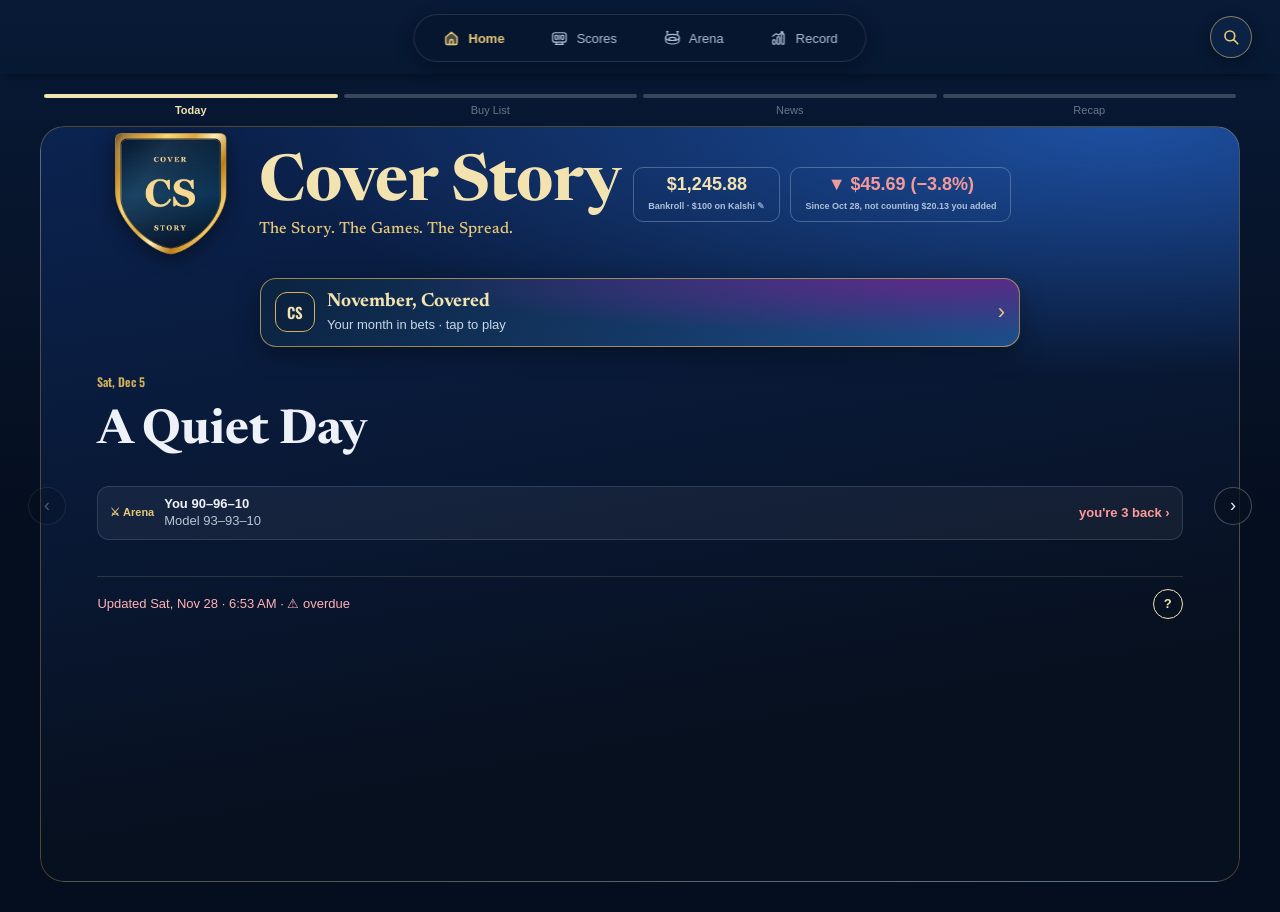
==== commit 98eef32e: "Bet card: match the bet to the right team (accents, 'to win') Co-Authored-By: Claude Opus 5.5 <norep" ====
--- a/index.html
+++ b/index.html
@@ -27,7 +27,7 @@
 <link rel="manifest" href="manifest.webmanifest">
 <link rel="stylesheet" href="https://fonts.googleapis.com/css2?family=Oswald:wght@500;600&family=Work+Sans:wght@400;500;600;700&family=Special+Elite&family=Newsreader:opsz,wght@6..72,500;6..72,700&display=swap">
 <style>:root{color-scheme:light;box-sizing:border-box;padding-top:env(safe-area-inset-top,0px);padding-bottom:env(safe-area-inset-bottom,0px)}html{scroll-padding-top:env(safe-area-inset-top,0px);background:#050E1F}body{margin:0;padding:0;font:14px -apple-system,BlinkMacSystemFont,sans-serif;background:#050E1F;color:#EEF2F8}img{max-width:100%}[hidden]:not([hidden=until-found i]){display:none!important}.boot{padding:48px 20px;text-align:center;font:500 15px -apple-system,BlinkMacSystemFont,sans-serif;color:#AEC0D9}</style>
-<link rel="stylesheet" href="app.css?v=c1ba17bf">
+<link rel="stylesheet" href="app.css?v=1cfcd8cf">
 </head>
 <body>
 <main id="app" class="app"><p class="boot">Loading Cover Story…</p></main>
@@ -54,11 +54,11 @@
       try{p8=await crypto.subtle.decrypt({name:"AES-GCM",iv:b64(K.iv)},aes,b64(K.priv))}catch(e){err.textContent="That passcode is not right.";return}
       var priv=await crypto.subtle.importKey("pkcs8",p8,{name:"RSA-OAEP",hash:"SHA-256"},false,["decrypt"]);await idb("readwrite",function(s){return s.put(priv,"priv")});location.reload()
     }catch(e){err.textContent="Could not sign in. Check your connection and try again."}}};
-  window.CS_VER="c1ba17bf";
+  window.CS_VER="1cfcd8cf";
   /* pick up a new version of the site even when this page itself came from a cache */
   fetch("version.json?t="+Date.now(),{cache:"no-store"}).then(function(r){return r.json()}).then(function(j){try{var t=String(sessionStorage.getItem("cs-ver-try")||"").split("|");if(j&&j.v&&j.v!==window.CS_VER&&!(t[0]===j.v&&Date.now()-(+t[1]||0)<30000)){sessionStorage.setItem("cs-ver-try",j.v+"|"+Date.now());location.replace(location.pathname+"?v="+j.v+"&r="+Date.now())}}catch(e){}}).catch(function(){});
   fetch("data.json?t="+Date.now(),{cache:"no-store"}).then(function(r){if(!r.ok)throw 0;return r.json()}).then(function(d){return window.CS_OPEN(d)}).then(function(d){
-    window.CS_SNAP=d;var s=document.createElement("script");s.src="app.js?v=c1ba17bf";s.onerror=fail;document.body.appendChild(s)
+    window.CS_SNAP=d;var s=document.createElement("script");s.src="app.js?v=1cfcd8cf";s.onerror=fail;document.body.appendChild(s)
   }).catch(fail);
 })();
 </script>
--- a/app.css
+++ b/app.css
@@ -3011,3 +3011,9 @@
 
 /* v1205 ribbon says only Value Buy */.wcd.real::before{content:"\25C6  Value Buy"!important}
 .wcd .wcb{white-space:nowrap}
+
+/* v1208 (Scott, Sat 6:31 AM): a sideways swipe on a Buy List card moves the card only; since v1205 the card scrolls inside itself, so it needs its own pan-y or the swipe also slides the app to the next section */#deck,#deck>.card,#deck>.card *{touch-action:pan-y}
+#deck>.card.cfill{overscroll-behavior-x:none}
+
+/* v1209 (Scott, Sat 6:38 AM): Value Buy stripe slimmer and centered */.wcd.real::before{padding:6px 18px!important;text-align:center;font-size:12px!important;letter-spacing:.12em}
+/* v1210 (Scott, Sat 6:41 AM): a lot thinner */.wcd.real::before{padding:2px 18px!important;font-size:10.5px!important;line-height:1.25!important;letter-spacing:.14em;margin-bottom:4px!important}
